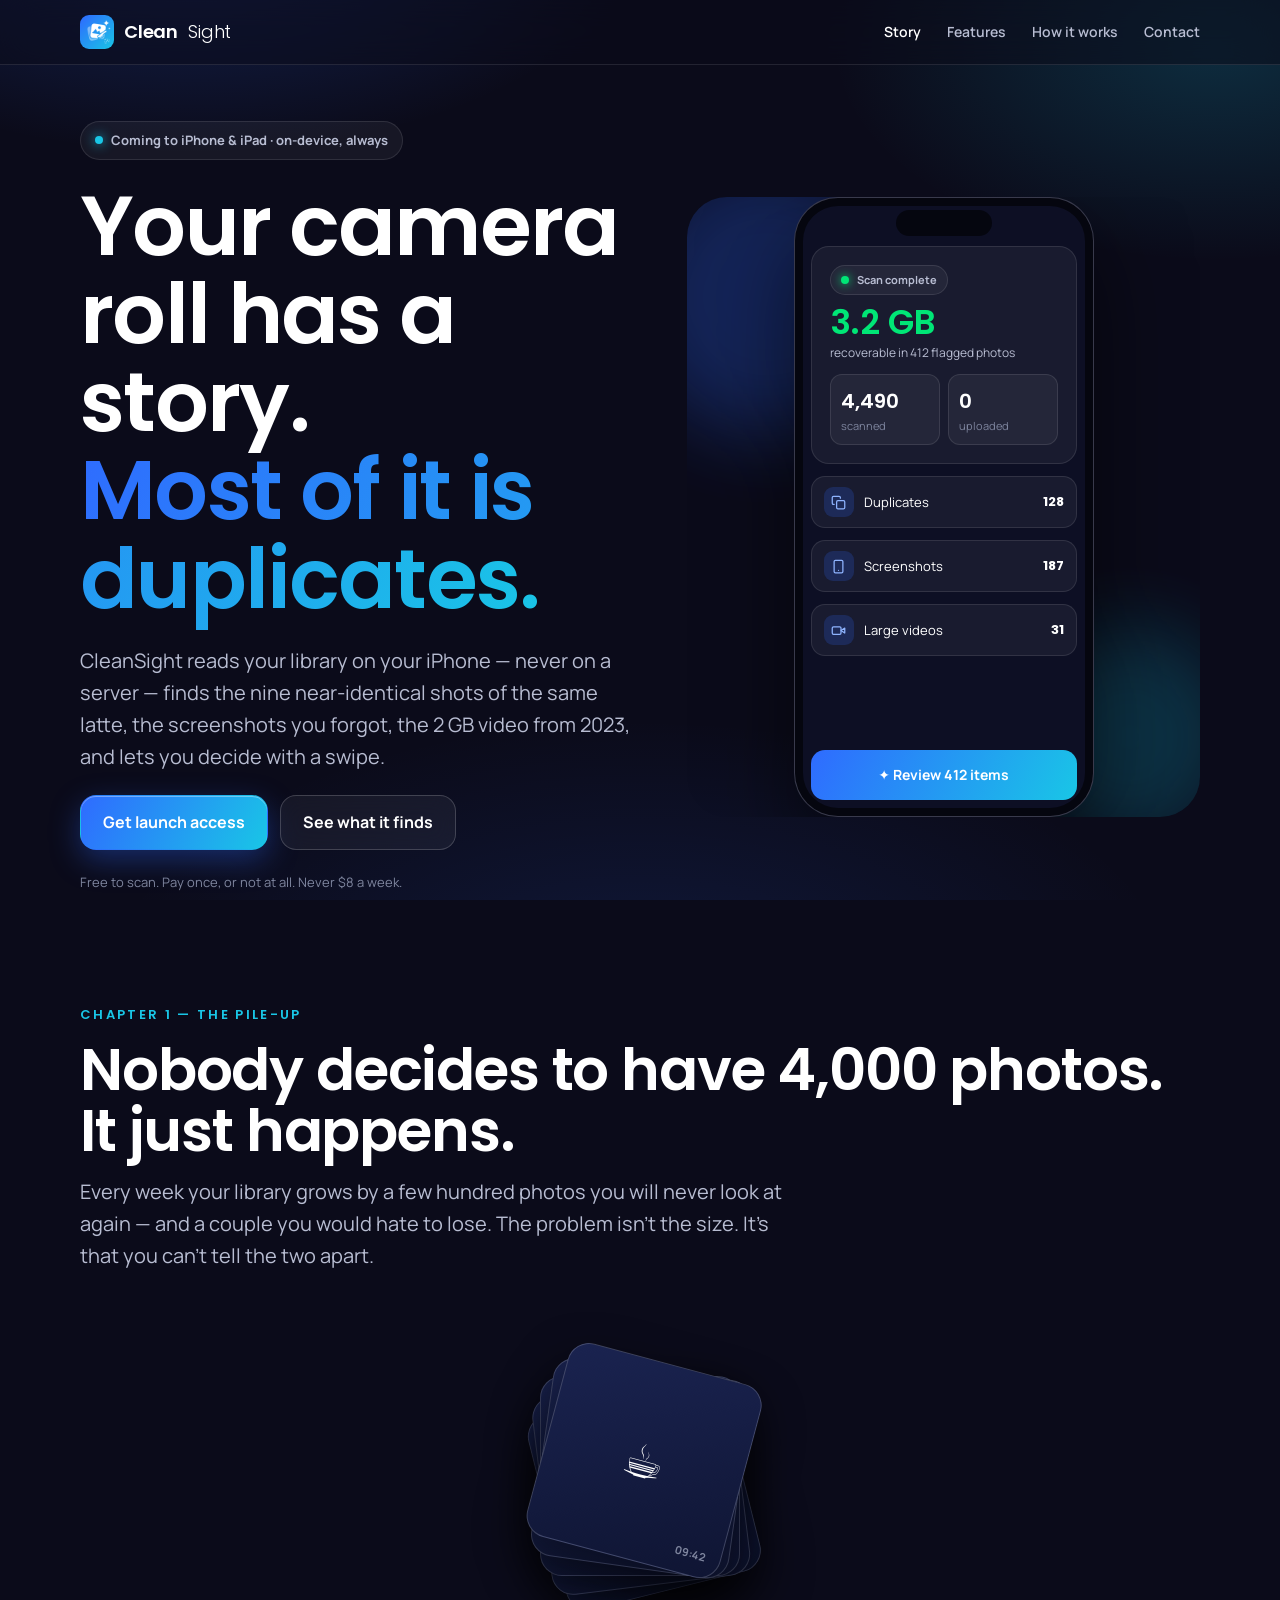
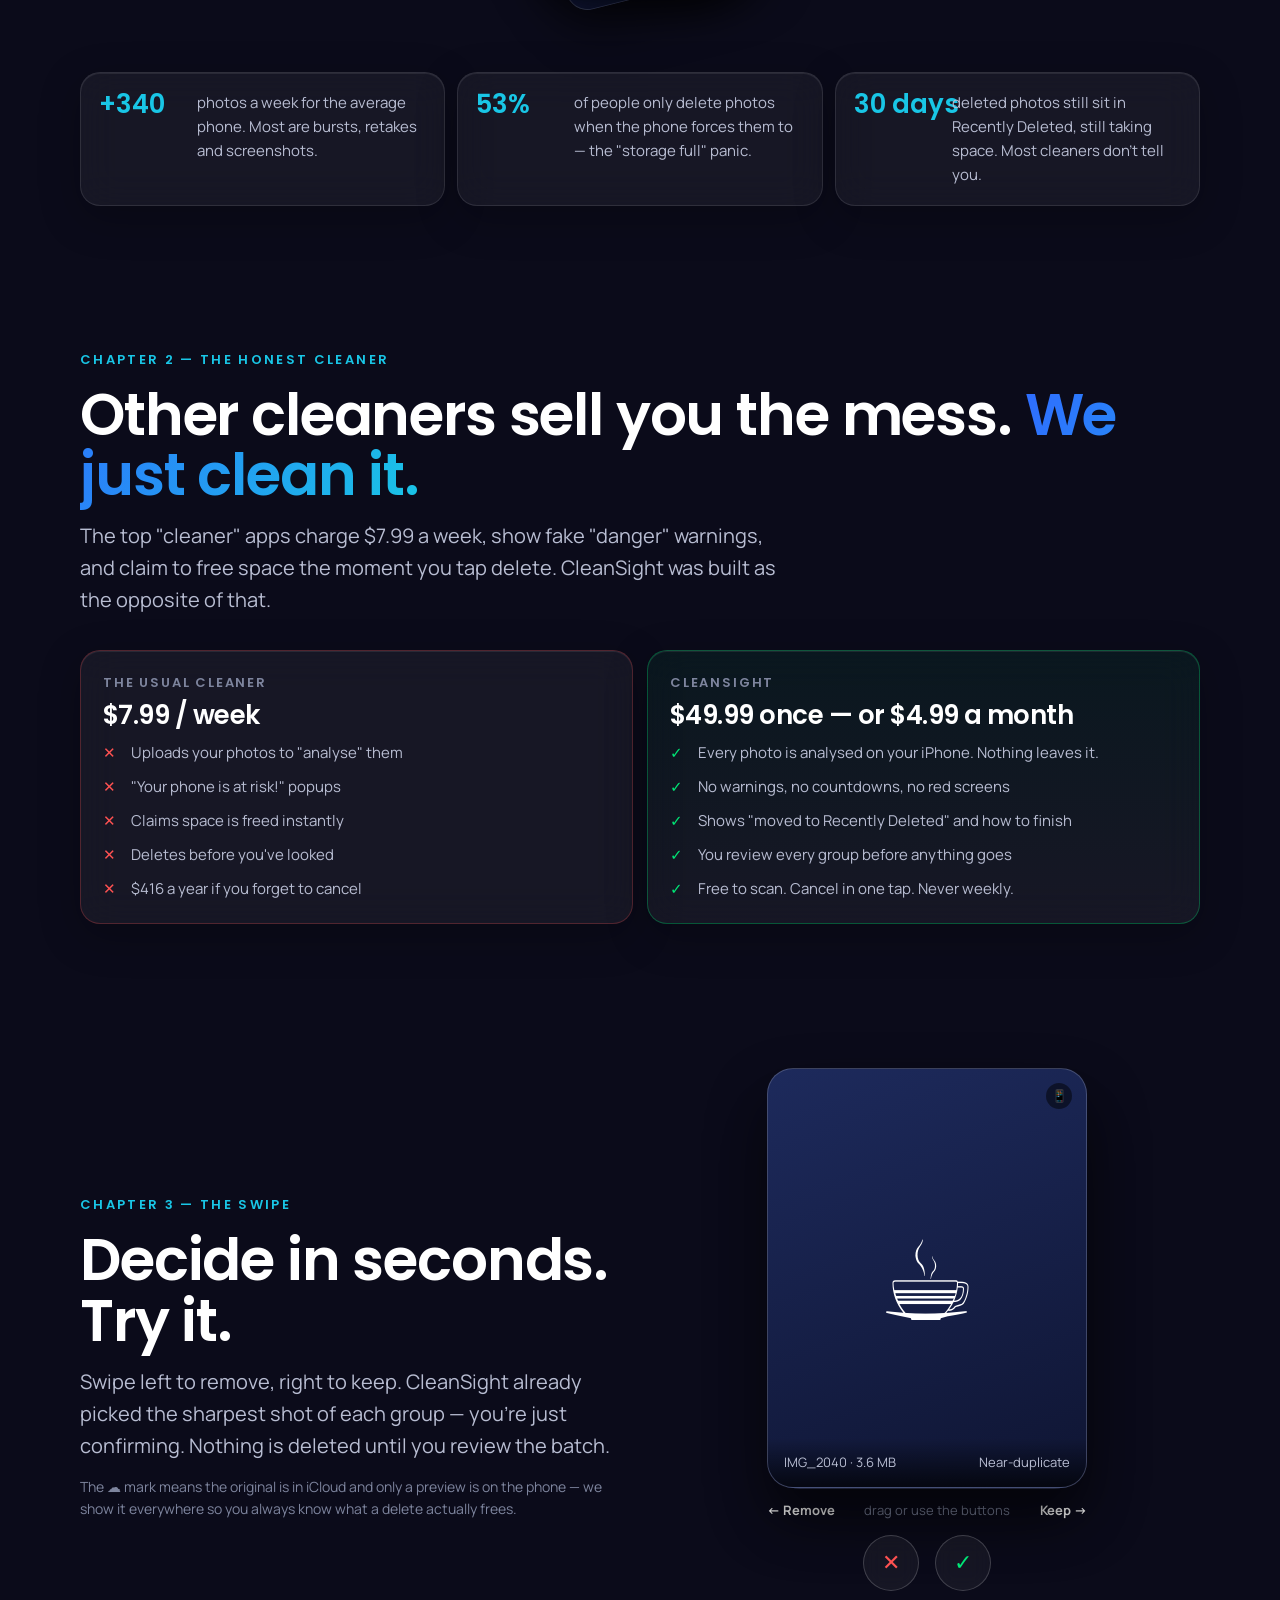
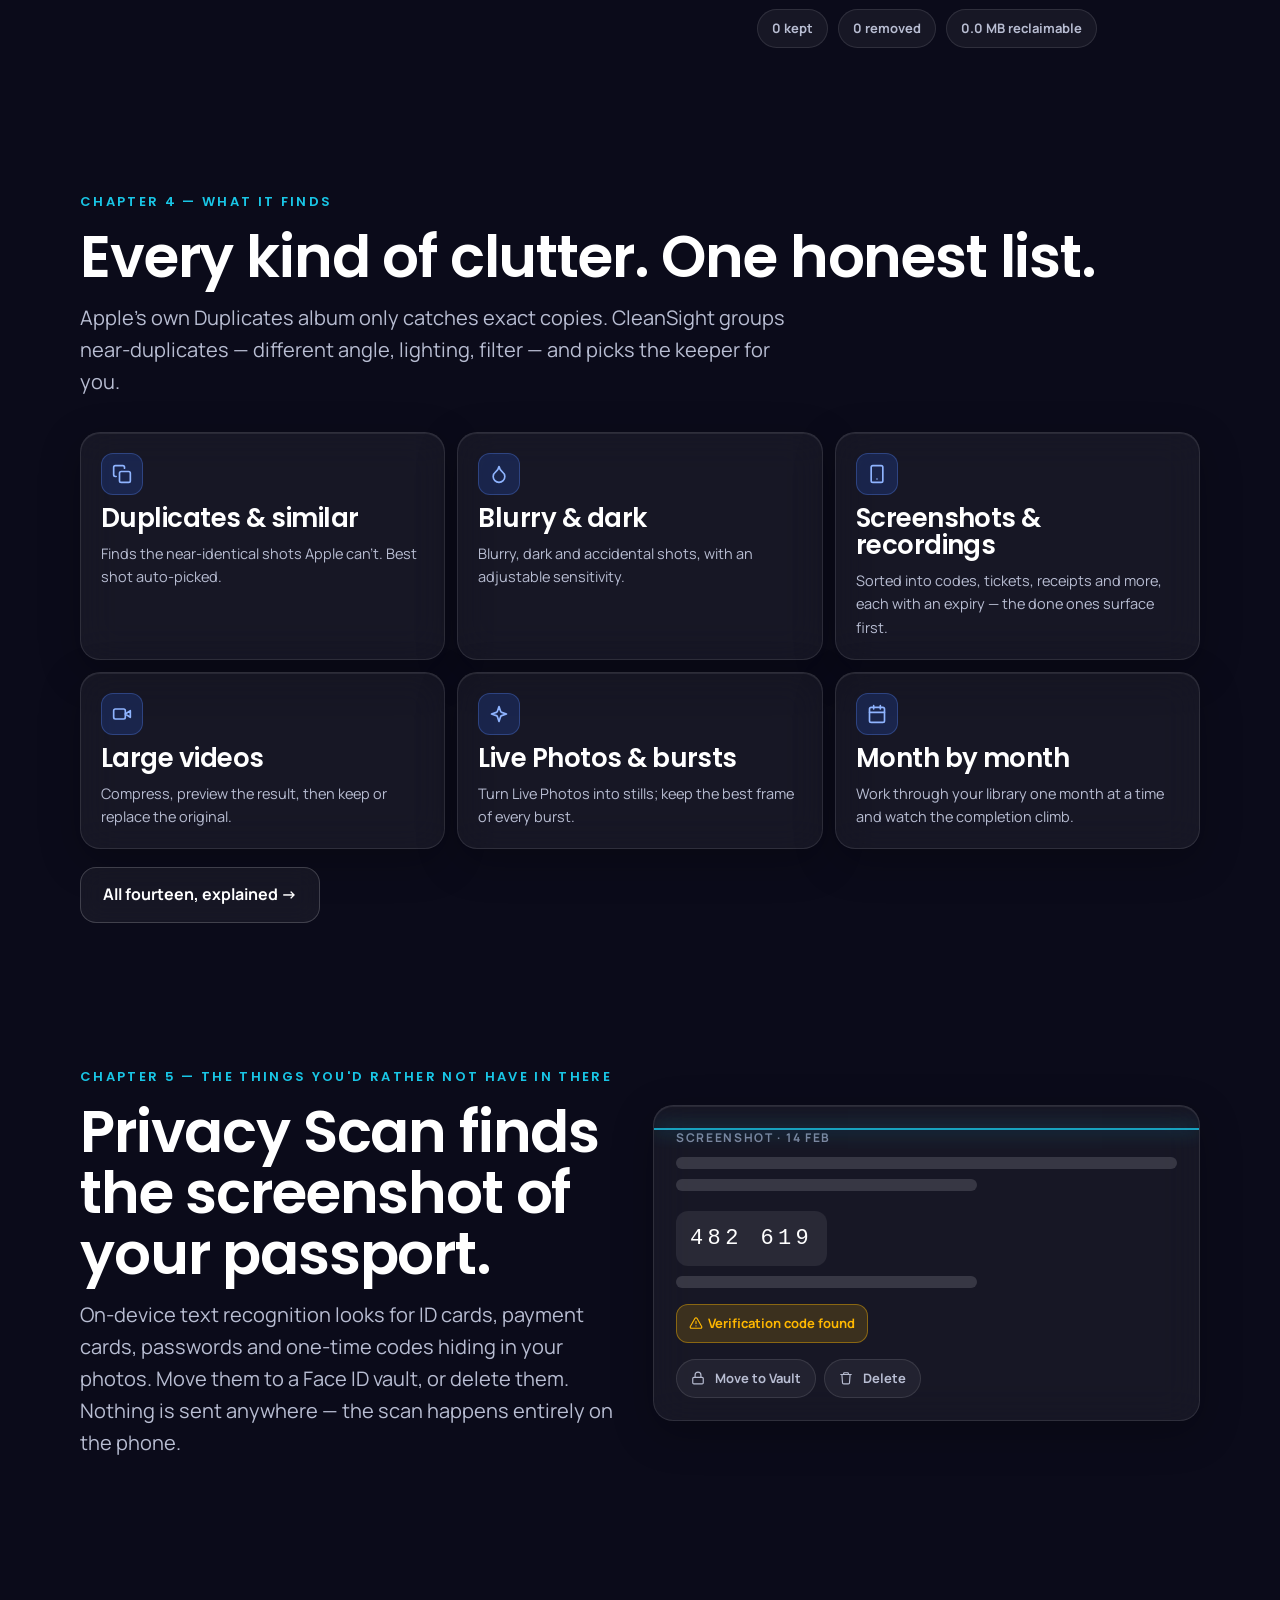
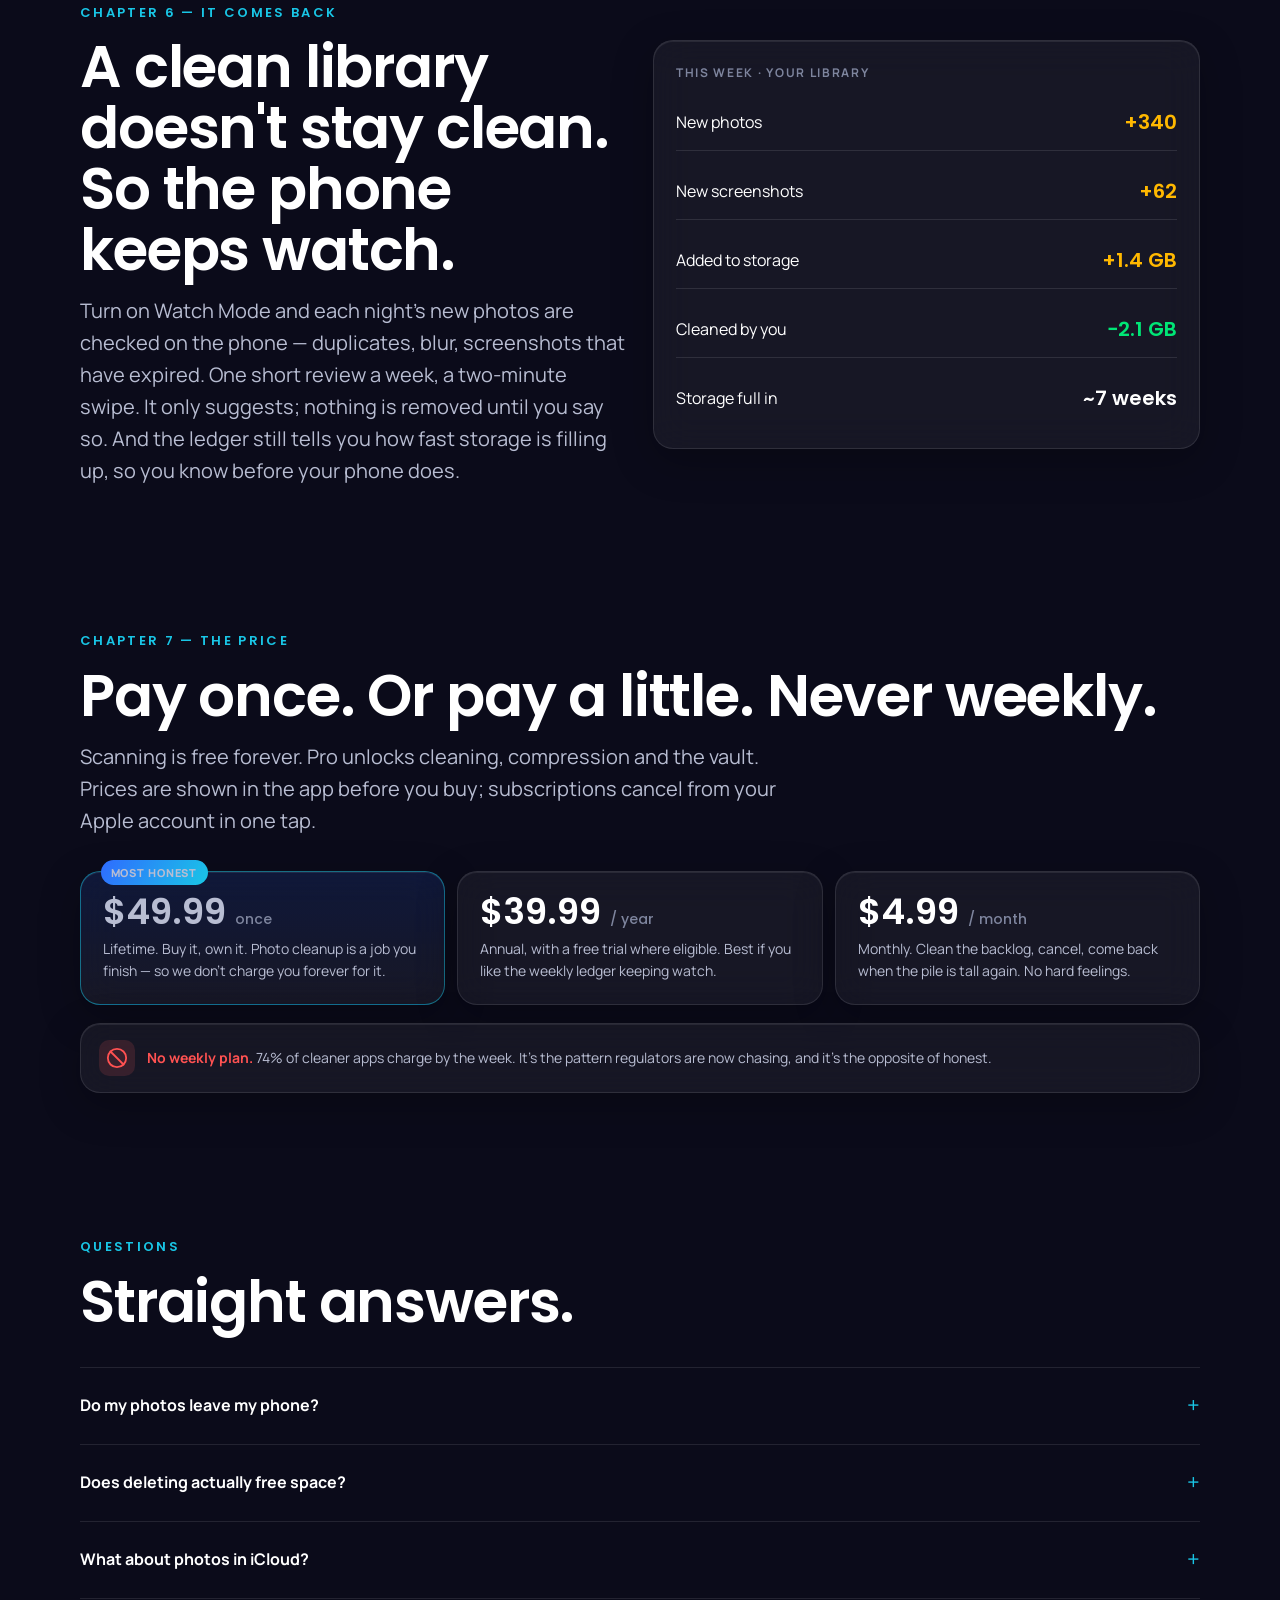
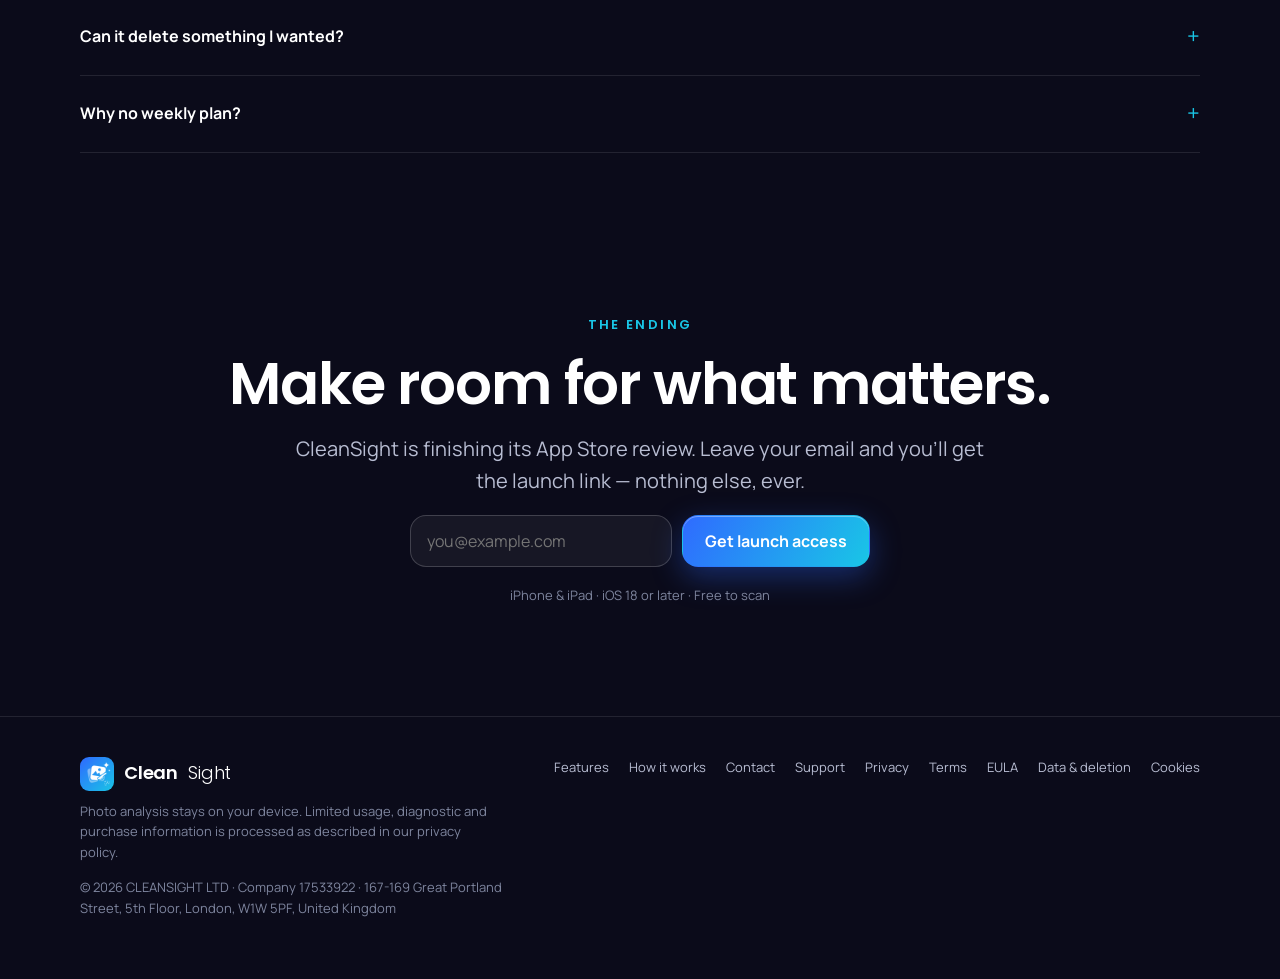
==== index.html @ 86473c1f "Update website provider to verified CLEANSIGHT LTD" ====
<!doctype html>
<html lang="en">
<head>
  <meta charset="utf-8">
  <meta name="viewport" content="width=device-width, initial-scale=1, viewport-fit=cover">
  <meta name="description" content="CleanSight finds duplicates, blurry shots, screenshots and large videos on your iPhone — never on a server — and lets you decide with a swipe. Pay once. Never weekly.">
  <meta name="theme-color" content="#0B0B1A">
  <meta property="og:title" content="The honest photo cleaner · CleanSight">
  <meta property="og:description" content="CleanSight finds duplicates, blurry shots, screenshots and large videos on your iPhone — never on a server — and lets you decide with a swipe. Pay once. Never weekly.">
  <meta property="og:image" content="https://cleansight.ai/assets/og.png">
  <meta property="og:type" content="website">
  <title>The honest photo cleaner · CleanSight</title>
  <link rel="icon" href="/assets/favicon.ico">
  <link rel="apple-touch-icon" href="/assets/apple-touch-icon.png">
  <link rel="preconnect" href="https://fonts.googleapis.com">
  <link rel="preconnect" href="https://fonts.gstatic.com" crossorigin>
  <link href="https://fonts.googleapis.com/css2?family=Poppins:wght@300;500;600&family=Manrope:wght@400;500;600;700;800&display=swap" rel="stylesheet">
  <link rel="stylesheet" href="/assets/site.css">
</head>
<body>
  <div class="aurora" aria-hidden="true"></div>
  <a class="skip" href="#content">Skip to content</a>
  <header class="site-header" id="header">
    <div class="wrap">
      <a class="brand" href="/" aria-label="CleanSight home"><img src="/assets/mark.png" alt="">Clean<span class="light">Sight</span></a>
      <nav class="nav" aria-label="Primary"><a href="/" aria-current="page">Story</a><a href="/features/">Features</a><a href="/how-it-works/">How it works</a><a href="/contact/">Contact</a></nav>
      <button class="menu-btn" id="menuBtn" aria-label="Open menu" aria-expanded="false" aria-controls="mobileNav"><svg viewBox="0 0 24 24" fill="none" stroke="currentColor" stroke-width="2" stroke-linecap="round"><path d="M4 7h16M4 12h16M4 17h16"/></svg></button>
    </div>
    <nav class="mobile-nav" id="mobileNav" aria-label="Primary (mobile)"><a href="/" aria-current="page">Story</a><a href="/features/">Features</a><a href="/how-it-works/">How it works</a><a href="/contact/">Contact</a><a href="/#launch">Get launch access</a></nav>
  </header>
  <main id="content" class=""><section class="hero">
  <div class="wrap">
    <div class="hero-copy">
      <span class="pill"><span class="dot"></span> Coming to iPhone &amp; iPad · on-device, always</span>
      <h1>Your camera roll has a story.<br><span class="grad-text">Most of it is duplicates.</span></h1>
      <p class="lead">CleanSight reads your library on your iPhone — never on a server — finds the nine near-identical shots of the same latte, the screenshots you forgot, the 2 GB video from 2023, and lets you decide with a swipe.</p>
      <div class="actions">
        <a class="btn btn-primary" href="#launch">Get launch access</a>
        <a class="btn btn-glass" href="/features/">See what it finds</a>
      </div>
      <p class="store-note">Free to scan. Pay once, or not at all. Never $8 a week.</p>
    </div>
    <div class="hero-visual">
      <div class="orb a"></div><div class="orb b"></div>
      <div class="phone reveal" aria-label="CleanSight scan result preview">
        <div class="screen">
          <div class="scan-card">
            <div class="pill" style="font-size:11px;padding:5px 10px"><span class="dot" style="background:var(--green);box-shadow:0 0 10px var(--green)"></span> Scan complete</div>
            <div class="big" style="margin-top:10px">3.2 GB</div>
            <div class="sub">recoverable in 412 flagged photos</div>
            <div class="stat-grid"><div class="stat"><b>4,490</b>scanned</div><div class="stat"><b>0</b>uploaded</div></div>
          </div>
          <div class="cat"><i><svg class="ic" width="15" height="15" viewBox="0 0 24 24" fill="none" stroke="currentColor" stroke-width="2" stroke-linecap="round" stroke-linejoin="round" aria-hidden="true"><rect x="9" y="9" width="13" height="13" rx="2"/><path d="M5 15H4a2 2 0 0 1-2-2V4a2 2 0 0 1 2-2h9a2 2 0 0 1 2 2v1"/></svg></i> Duplicates <b>128</b></div>
          <div class="cat"><i><svg class="ic" width="15" height="15" viewBox="0 0 24 24" fill="none" stroke="currentColor" stroke-width="2" stroke-linecap="round" stroke-linejoin="round" aria-hidden="true"><rect x="5" y="2" width="14" height="20" rx="2"/><path d="M12 18h.01"/></svg></i> Screenshots <b>187</b></div>
          <div class="cat"><i><svg class="ic" width="15" height="15" viewBox="0 0 24 24" fill="none" stroke="currentColor" stroke-width="2" stroke-linecap="round" stroke-linejoin="round" aria-hidden="true"><path d="m22 8-6 4 6 4V8z"/><rect x="2" y="6" width="14" height="12" rx="2"/></svg></i> Large videos <b>31</b></div>
          <div class="cta-fake">✦ Review 412 items</div>
        </div>
      </div>
    </div>
  </div>
</section>

<section id="pileup">
  <div class="wrap">
    <div class="section-head reveal">
      <span class="chapter">Chapter 1 — The pile-up</span>
      <h2>Nobody decides to have 4,000 photos. It just happens.</h2>
      <p class="lead">Every week your library grows by a few hundred photos you will never look at again — and a couple you would hate to lose. The problem isn't the size. It's that you can't tell the two apart.</p>
    </div>
    <div class="pile reveal" aria-hidden="true">
      <div class="card" style="--rot:-14deg;--y:18px">☕<small>09:41</small></div>
      <div class="card" style="--rot:-7deg;--y:10px">☕<small>09:41</small></div>
      <div class="card" style="--rot:0deg;--y:0">☕<small>09:42</small></div>
      <div class="card" style="--rot:8deg;--y:-8px">☕<small>09:42</small></div>
      <div class="card" style="--rot:15deg;--y:-16px">☕<small>09:42</small></div>
    </div>
    <div class="facts">
      <div class="fact glass reveal"><div class="n">+340</div><p>photos a week for the average phone. Most are bursts, retakes and screenshots.</p></div>
      <div class="fact glass reveal"><div class="n">53%</div><p>of people only delete photos when the phone forces them to — the "storage full" panic.</p></div>
      <div class="fact glass reveal"><div class="n">30 days</div><p>deleted photos still sit in Recently Deleted, still taking space. Most cleaners don't tell you.</p></div>
    </div>
  </div>
</section>

<section id="honest">
  <div class="wrap">
    <div class="section-head reveal">
      <span class="chapter">Chapter 2 — The honest cleaner</span>
      <h2>Other cleaners sell you the mess. <span class="grad-text">We just clean it.</span></h2>
      <p class="lead">The top "cleaner" apps charge $7.99 a week, show fake "danger" warnings, and claim to free space the moment you tap delete. CleanSight was built as the opposite of that.</p>
    </div>
    <div class="compare">
      <div class="col glass them reveal">
        <div class="price-tag">The usual cleaner</div>
        <h3>$7.99 / week</h3>
        <ul>
          <li>Uploads your photos to "analyse" them</li>
          <li>"Your phone is at risk!" popups</li>
          <li>Claims space is freed instantly</li>
          <li>Deletes before you've looked</li>
          <li>$416 a year if you forget to cancel</li>
        </ul>
      </div>
      <div class="col glass us reveal">
        <div class="price-tag">CleanSight</div>
        <h3>$49.99 once — or $4.99 a month</h3>
        <ul>
          <li>Every photo is analysed on your iPhone. Nothing leaves it.</li>
          <li>No warnings, no countdowns, no red screens</li>
          <li>Shows "moved to Recently Deleted" and how to finish</li>
          <li>You review every group before anything goes</li>
          <li>Free to scan. Cancel in one tap. Never weekly.</li>
        </ul>
      </div>
    </div>
  </div>
</section>

<section id="swipe">
  <div class="wrap">
    <div class="demo">
      <div class="section-head reveal" style="margin-bottom:0">
        <span class="chapter">Chapter 3 — The swipe</span>
        <h2>Decide in seconds. Try it.</h2>
        <p class="lead">Swipe left to remove, right to keep. CleanSight already picked the sharpest shot of each group — you're just confirming. Nothing is deleted until you review the batch.</p>
        <p class="faint" style="font-size:14px">The ☁︎ mark means the original is in iCloud and only a preview is on the phone — we show it everywhere so you always know what a delete actually frees.</p>
      </div>
      <div>
        <div class="deck reveal" id="deck" aria-label="Interactive swipe demo">
          <div class="swipe-card back" data-emoji="🌅"><span>🌅</span><span class="cloud">☁︎</span><div class="meta"><span>IMG_2041 · 4.1 MB</span><span>Sunset · similar ×3</span></div></div>
          <div class="swipe-card" id="topCard"><span class="tag del">REMOVE</span><span class="tag keep">KEEP</span><span class="face">☕</span><span class="cloud">📱</span><div class="meta"><span>IMG_2040 · 3.6 MB</span><span>Near-duplicate</span></div></div>
        </div>
        <div class="deck-hint"><b>← Remove</b><span>drag or use the buttons</span><b>Keep →</b></div>
        <div class="deck-actions"><button class="del" id="btnDel" aria-label="Remove">✕</button><button class="keep" id="btnKeep" aria-label="Keep">✓</button></div>
        <div class="deck-stats"><span class="pill" id="statKept">0 kept</span><span class="pill" id="statRemoved">0 removed</span><span class="pill" id="statSaved">0 MB reclaimable</span></div>
      </div>
    </div>
  </div>
</section>

<section id="finds">
  <div class="wrap">
    <div class="section-head reveal">
      <span class="chapter">Chapter 4 — What it finds</span>
      <h2>Every kind of clutter. One honest list.</h2>
      <p class="lead">Apple's own Duplicates album only catches exact copies. CleanSight groups near-duplicates — different angle, lighting, filter — and picks the keeper for you.</p>
    </div>
    <div class="grid">
      <div class="feature glass reveal"><div class="icon"><svg class="ic" width="20" height="20" viewBox="0 0 24 24" fill="none" stroke="currentColor" stroke-width="2" stroke-linecap="round" stroke-linejoin="round" aria-hidden="true"><rect x="9" y="9" width="13" height="13" rx="2"/><path d="M5 15H4a2 2 0 0 1-2-2V4a2 2 0 0 1 2-2h9a2 2 0 0 1 2 2v1"/></svg></div><h3>Duplicates &amp; similar</h3><p>Finds the near-identical shots Apple can't. Best shot auto-picked.</p></div>
      <div class="feature glass reveal"><div class="icon"><svg class="ic" width="20" height="20" viewBox="0 0 24 24" fill="none" stroke="currentColor" stroke-width="2" stroke-linecap="round" stroke-linejoin="round" aria-hidden="true"><path d="M12 22a7 7 0 0 0 7-7c0-2-1-3.9-3-5.5s-3.5-4-4-6.5c-.5 2.5-2 4.9-4 6.5C6 11.1 5 13 5 15a7 7 0 0 0 7 7z"/></svg></div><h3>Blurry &amp; dark</h3><p>Blurry, dark and accidental shots, with an adjustable sensitivity.</p></div>
      <div class="feature glass reveal"><div class="icon"><svg class="ic" width="20" height="20" viewBox="0 0 24 24" fill="none" stroke="currentColor" stroke-width="2" stroke-linecap="round" stroke-linejoin="round" aria-hidden="true"><rect x="5" y="2" width="14" height="20" rx="2"/><path d="M12 18h.01"/></svg></div><h3>Screenshots &amp; recordings</h3><p>Sorted into codes, tickets, receipts and more, each with an expiry — the done ones surface first.</p></div>
      <div class="feature glass reveal"><div class="icon"><svg class="ic" width="20" height="20" viewBox="0 0 24 24" fill="none" stroke="currentColor" stroke-width="2" stroke-linecap="round" stroke-linejoin="round" aria-hidden="true"><path d="m22 8-6 4 6 4V8z"/><rect x="2" y="6" width="14" height="12" rx="2"/></svg></div><h3>Large videos</h3><p>Compress, preview the result, then keep or replace the original.</p></div>
      <div class="feature glass reveal"><div class="icon"><svg class="ic" width="20" height="20" viewBox="0 0 24 24" fill="none" stroke="currentColor" stroke-width="2" stroke-linecap="round" stroke-linejoin="round" aria-hidden="true"><path d="m12 3 1.9 5.8a2 2 0 0 0 1.3 1.3L21 12l-5.8 1.9a2 2 0 0 0-1.3 1.3L12 21l-1.9-5.8a2 2 0 0 0-1.3-1.3L3 12l5.8-1.9a2 2 0 0 0 1.3-1.3L12 3z"/></svg></div><h3>Live Photos &amp; bursts</h3><p>Turn Live Photos into stills; keep the best frame of every burst.</p></div>
      <div class="feature glass reveal"><div class="icon"><svg class="ic" width="20" height="20" viewBox="0 0 24 24" fill="none" stroke="currentColor" stroke-width="2" stroke-linecap="round" stroke-linejoin="round" aria-hidden="true"><rect x="3" y="4" width="18" height="18" rx="2"/><path d="M16 2v4M8 2v4M3 10h18"/></svg></div><h3>Month by month</h3><p>Work through your library one month at a time and watch the completion climb.</p></div>
    </div>
    <p style="margin-top:18px"><a class="btn btn-glass" href="/features/">All fourteen, explained →</a></p>
  </div>
</section>

<section id="privacy">
  <div class="wrap">
    <div class="demo">
      <div class="section-head reveal" style="margin-bottom:0">
        <span class="chapter">Chapter 5 — The things you'd rather not have in there</span>
        <h2>Privacy Scan finds the screenshot of your passport.</h2>
        <p class="lead">On-device text recognition looks for ID cards, payment cards, passwords and one-time codes hiding in your photos. Move them to a Face ID vault, or delete them. Nothing is sent anywhere — the scan happens entirely on the phone.</p>
      </div>
      <div class="ocr glass reveal">
        <div class="scanline"></div>
        <div class="week">Screenshot · 14 Feb</div>
        <div class="line"></div><div class="line short"></div>
        <div class="code">482 619</div>
        <div class="line short"></div>
        <div class="found"><svg class="ic" width="14" height="14" viewBox="0 0 24 24" fill="none" stroke="currentColor" stroke-width="2" stroke-linecap="round" stroke-linejoin="round" aria-hidden="true"><path d="m21.7 18-8-14a2 2 0 0 0-3.4 0l-8 14A2 2 0 0 0 4 21h16a2 2 0 0 0 1.7-3z"/><path d="M12 9v4M12 17h.01"/></svg> Verification code found</div>
        <div style="display:flex;gap:8px;margin-top:16px"><span class="pill"><svg class="ic" width="14" height="14" viewBox="0 0 24 24" fill="none" stroke="currentColor" stroke-width="2" stroke-linecap="round" stroke-linejoin="round" aria-hidden="true"><rect x="3" y="11" width="18" height="11" rx="2"/><path d="M7 11V7a5 5 0 0 1 10 0v4"/></svg> Move to Vault</span><span class="pill"><svg class="ic" width="14" height="14" viewBox="0 0 24 24" fill="none" stroke="currentColor" stroke-width="2" stroke-linecap="round" stroke-linejoin="round" aria-hidden="true"><path d="M3 6h18M8 6V4a1 1 0 0 1 1-1h6a1 1 0 0 1 1 1v2M19 6l-1 14a2 2 0 0 1-2 2H8a2 2 0 0 1-2-2L5 6"/></svg> Delete</span></div>
      </div>
    </div>
  </div>
</section>

<section id="ledger">
  <div class="wrap">
    <div class="demo">
      <div class="ledger glass reveal">
        <div class="week">This week · your library</div>
        <div class="row up"><span>New photos</span><b>+340</b></div>
        <div class="row up"><span>New screenshots</span><b>+62</b></div>
        <div class="row up"><span>Added to storage</span><b>+1.4 GB</b></div>
        <div class="row ok"><span>Cleaned by you</span><b>−2.1 GB</b></div>
        <div class="row"><span>Storage full in</span><b>~7 weeks</b></div>
      </div>
      <div class="section-head reveal" style="margin-bottom:0">
        <span class="chapter">Chapter 6 — It comes back</span>
        <h2>A clean library doesn't stay clean. So the phone keeps watch.</h2>
        <p class="lead">Turn on Watch Mode and each night's new photos are checked on the phone — duplicates, blur, screenshots that have expired. One short review a week, a two-minute swipe. It only suggests; nothing is removed until you say so. And the ledger still tells you how fast storage is filling up, so you know before your phone does.</p>
      </div>
    </div>
  </div>
</section>

<section id="pricing">
  <div class="wrap">
    <div class="section-head reveal">
      <span class="chapter">Chapter 7 — The price</span>
      <h2>Pay once. Or pay a little. Never weekly.</h2>
      <p class="lead">Scanning is free forever. Pro unlocks cleaning, compression and the vault. Prices are shown in the app before you buy; subscriptions cancel from your Apple account in one tap.</p>
    </div>
    <div class="plans">
      <div class="plan glass lead reveal"><span class="badge">Most honest</span><div class="price">$49.99 <small>once</small></div><p>Lifetime. Buy it, own it. Photo cleanup is a job you finish — so we don't charge you forever for it.</p></div>
      <div class="plan glass reveal"><div class="price">$39.99 <small>/ year</small></div><p>Annual, with a free trial where eligible. Best if you like the weekly ledger keeping watch.</p></div>
      <div class="plan glass reveal"><div class="price">$4.99 <small>/ month</small></div><p>Monthly. Clean the backlog, cancel, come back when the pile is tall again. No hard feelings.</p></div>
    </div>
    <div class="never glass reveal"><span class="never-ic"><svg class="ic" width="22" height="22" viewBox="0 0 24 24" fill="none" stroke="currentColor" stroke-width="2" stroke-linecap="round" stroke-linejoin="round" aria-hidden="true"><circle cx="12" cy="12" r="10"/><path d="m4.9 4.9 14.2 14.2"/></svg></span><span><b>No weekly plan.</b> 74% of cleaner apps charge by the week. It's the pattern regulators are now chasing, and it's the opposite of honest.</span></div>
  </div>
</section>

<section id="faq">
  <div class="wrap">
    <div class="section-head reveal"><span class="chapter">Questions</span><h2>Straight answers.</h2></div>
    <details><summary>Do my photos leave my phone?</summary><p>No. Duplicate detection, blur detection, reading the text in screenshots — everything runs on your device. CleanSight has no photo server and no account. Only anonymous usage and crash diagnostics are sent, plus your purchase receipt — never a photo.</p></details>
    <details><summary>Does deleting actually free space?</summary><p>Not immediately, on any app. iOS keeps deleted photos in <em>Recently Deleted</em> for 30 days. CleanSight reports "moved to Recently Deleted" honestly and shows you how to empty it in Photos when you're ready.</p></details>
    <details><summary>What about photos in iCloud?</summary><p>With "Optimize iPhone Storage" on, many originals live in iCloud with only a preview on the phone. CleanSight marks every one with a ☁︎ so you know: deleting removes it from iCloud too, and playing or compressing it needs a download first — which the app does for you, with progress.</p></details>
    <details><summary>Can it delete something I wanted?</summary><p>Not without you. Every group is reviewed, every batch is confirmed, and there's an undo. Apple keeps a 30-day safety net on top.</p></details>
    <details><summary>Why no weekly plan?</summary><p>Because weekly pricing exists to make a $416-a-year bill look like $8. We'd rather you buy it once.</p></details>
  </div>
</section>

<section class="closing" id="launch">
  <div class="wrap">
    <span class="chapter reveal">The ending</span>
    <h2 class="reveal">Make room for what matters.</h2>
    <p class="lead reveal" style="text-align:center">CleanSight is finishing its App Store review. Leave your email and you'll get the launch link — nothing else, ever.</p>
    <form class="reveal" action="mailto:info@cleansight.ai" method="get" onsubmit="return launchSubmit(event)">
      <label class="visually-hidden" for="email" style="position:absolute;left:-9999px">Email</label>
      <input id="email" name="subject" type="email" placeholder="you@example.com" required autocomplete="email">
      <button class="btn btn-primary" type="submit">Get launch access</button>
    </form>
    <p class="store-note reveal">iPhone &amp; iPad · iOS 18 or later · Free to scan</p>
  </div>
</section>
</main>
  <footer>
    <div class="wrap">
      <div>
        <a class="brand" href="/"><img src="/assets/mark.png" alt="">Clean<span class="light">Sight</span></a>
        <p style="margin-top:10px;max-width:52ch">Photo analysis stays on your device. Limited usage, diagnostic and purchase information is processed as described in our privacy policy.</p>
        <p style="margin-top:14px">© 2026 CLEANSIGHT LTD · Company 17533922 · 167-169 Great Portland Street, 5th Floor, London, W1W 5PF, United Kingdom</p>
      </div>
      <nav aria-label="Footer"><a href="/features/">Features</a><a href="/how-it-works/">How it works</a><a href="/contact/">Contact</a><a href="/support/">Support</a><a href="/privacy/">Privacy</a><a href="/terms/">Terms</a><a href="/eula/">EULA</a><a href="/data-deletion/">Data &amp; deletion</a><a href="/cookies/">Cookies</a></nav>
    </div>
  </footer>
  <script src="/assets/site.js" defer></script>
</body>
</html>
---- assets/site.css ----
/* CleanSight — cleansight.ai
   Mobile-first. Brand: navy ground, blue→cyan accent, glass cards.
   Matches the iOS design system (DSColors / DSGlass). */
:root{
  --bg:#0B0B1A;--bg2:#101226;--surface:rgba(255,255,255,.05);--surface2:rgba(255,255,255,.08);
  --line:rgba(255,255,255,.10);--line2:rgba(255,255,255,.18);
  --ink:#FFFFFF;--ink2:#B8BDD2;--ink3:#7E859E;
  --blue:#2F6BFF;--blue2:#5B8DFF;--cyan:#19C6E6;--green:#00E676;--amber:#FFB800;--red:#FF5252;
  --grad:linear-gradient(120deg,#2F6BFF,#19C6E6);
  --r:20px;--r2:28px;--r3:999px;
  --font:"Manrope",-apple-system,BlinkMacSystemFont,"SF Pro Text",system-ui,sans-serif;
  --display:"Poppins",-apple-system,BlinkMacSystemFont,"SF Pro Display",system-ui,sans-serif;
  color-scheme:dark;
}
*{box-sizing:border-box}html{scroll-behavior:smooth;-webkit-text-size-adjust:100%}
body{margin:0;background:var(--bg);color:var(--ink);font-family:var(--font);line-height:1.6;-webkit-font-smoothing:antialiased;overflow-x:hidden}
img{max-width:100%;display:block}a{color:inherit}
h1,h2,h3,.display{font-family:var(--display);letter-spacing:-.02em;line-height:1.05;margin:0}
h1{font-size:clamp(38px,9vw,84px);font-weight:600}
h2{font-size:clamp(30px,6.5vw,58px);font-weight:600}
h3{font-size:clamp(20px,4.6vw,26px);font-weight:600}
p{margin:0}
.muted{color:var(--ink2)}.faint{color:var(--ink3)}
.grad-text{background:var(--grad);-webkit-background-clip:text;background-clip:text;color:transparent}
.wrap{width:min(100% - 40px,1120px);margin-inline:auto}
.skip{position:absolute;left:-9999px;top:8px;background:#fff;color:#000;padding:10px;z-index:50;border-radius:8px}.skip:focus{left:8px}

/* aurora ground — same idea as the app's header chrome */
.aurora{position:fixed;inset:0;z-index:-1;background:
  radial-gradient(60vw 45vh at 15% -10%,rgba(47,107,255,.28),transparent 60%),
  radial-gradient(50vw 40vh at 95% 5%,rgba(25,198,230,.18),transparent 60%),
  radial-gradient(70vw 50vh at 50% 110%,rgba(47,107,255,.14),transparent 60%),
  var(--bg)}

/* glass */
.glass{background:var(--surface);border:1px solid var(--line);border-radius:var(--r);backdrop-filter:blur(18px);-webkit-backdrop-filter:blur(18px);box-shadow:0 12px 40px rgba(0,0,0,.25),inset 0 1px 0 rgba(255,255,255,.08)}
.glass.strong{background:var(--surface2);border-color:var(--line2)}
.pill{display:inline-flex;align-items:center;gap:8px;padding:8px 14px;border-radius:var(--r3);font-size:13px;font-weight:700;background:var(--surface);border:1px solid var(--line);color:var(--ink2)}
.pill .dot{width:8px;height:8px;border-radius:50%;background:var(--cyan);box-shadow:0 0 12px var(--cyan)}

/* buttons */
.btn{display:inline-flex;align-items:center;justify-content:center;gap:10px;min-height:52px;padding:14px 22px;border-radius:16px;font-weight:700;font-size:16px;text-decoration:none;border:1px solid transparent;transition:transform .15s ease,box-shadow .15s ease,background .15s ease;cursor:pointer;font-family:var(--font)}
.btn:active{transform:scale(.97)}
.btn-primary{color:#fff;background:var(--grad);box-shadow:0 10px 30px rgba(47,107,255,.35),inset 0 1px 0 rgba(255,255,255,.35)}
.btn-primary:hover{box-shadow:0 14px 40px rgba(47,107,255,.5)}
.btn-glass{color:var(--ink);background:var(--surface);border-color:var(--line2);backdrop-filter:blur(12px)}
.btn-glass:hover{background:var(--surface2)}
.btn-block{width:100%}

/* header */
.site-header{position:sticky;top:0;z-index:20;backdrop-filter:blur(20px);-webkit-backdrop-filter:blur(20px);background:rgba(11,11,26,.55);border-bottom:1px solid var(--line)}
.site-header .wrap{display:flex;align-items:center;justify-content:space-between;height:64px;gap:16px}
.brand{display:flex;align-items:center;gap:10px;text-decoration:none;font-family:var(--display);font-weight:600;font-size:18px;letter-spacing:-.01em}
.brand img{width:34px;height:34px;border-radius:9px}
.brand .light{font-weight:300}
.nav{display:none;gap:26px}
.nav a{text-decoration:none;color:var(--ink2);font-weight:600;font-size:14px}
.nav a:hover,.nav a[aria-current=page]{color:var(--ink)}
.menu-btn{display:inline-flex;align-items:center;justify-content:center;width:44px;height:44px;border-radius:12px;border:1px solid var(--line);background:var(--surface);color:var(--ink)}
.menu-btn svg{width:22px;height:22px}
.mobile-nav{display:none;flex-direction:column;gap:6px;padding:12px 20px 18px;border-top:1px solid var(--line);background:rgba(11,11,26,.85)}
.mobile-nav a{padding:12px 14px;border-radius:12px;text-decoration:none;font-weight:600;color:var(--ink2)}
.mobile-nav a[aria-current=page],.mobile-nav a:hover{background:var(--surface);color:var(--ink)}
.site-header.open .mobile-nav{display:flex}
@media(min-width:860px){.nav{display:flex}.menu-btn{display:none}.site-header.open .mobile-nav{display:none}}

/* sections */
section{padding:72px 0}
.section-head{display:flex;flex-direction:column;gap:14px;margin-bottom:34px}
.chapter{font-family:var(--display);font-weight:600;font-size:13px;letter-spacing:.18em;text-transform:uppercase;color:var(--cyan)}
.lead{font-size:clamp(17px,2.6vw,20px);color:var(--ink2);max-width:60ch}

/* hero */
.hero{padding:56px 0 40px;min-height:calc(100svh - 64px);display:flex;align-items:center}
.hero .wrap{display:grid;gap:40px}
.hero-copy{display:flex;flex-direction:column;gap:22px;align-items:flex-start}
.section-head .pill{align-self:flex-start}
.hero .actions{display:flex;flex-direction:column;gap:12px}
.store-note{font-size:13px;color:var(--ink3)}
.hero-visual{position:relative;display:grid;place-items:center;min-height:460px;overflow:hidden;border-radius:40px}
@media(min-width:900px){.hero .wrap{grid-template-columns:1.05fr .95fr;align-items:center}.hero .actions{flex-direction:row}.hero-visual{min-height:620px}}

/* phone frame */
.phone{position:relative;width:min(300px,84vw);aspect-ratio:300/620;border-radius:44px;background:#0d0f24;border:1px solid var(--line2);box-shadow:0 40px 90px rgba(0,0,0,.55),inset 0 0 0 8px #05060f;padding:26px 16px 16px;overflow:hidden}
.phone:before{content:"";position:absolute;top:12px;left:50%;transform:translateX(-50%);width:96px;height:26px;background:#05060f;border-radius:14px}
.screen{display:flex;flex-direction:column;gap:12px;height:100%;padding-top:22px}
.scan-card{border-radius:18px;padding:18px;background:var(--surface);border:1px solid var(--line)}
.scan-card .big{font-family:var(--display);font-weight:600;font-size:34px;line-height:1;color:var(--green)}
.scan-card .sub{font-size:12px;color:var(--ink2);margin-top:4px}
.stat-grid{display:grid;grid-template-columns:1fr 1fr;gap:8px;margin-top:12px}
.stat{background:var(--surface);border:1px solid var(--line);border-radius:12px;padding:10px;font-size:11px;color:var(--ink3)}
.stat b{display:block;font-size:20px;color:var(--ink);font-family:var(--display);font-weight:600}
.cta-fake{margin-top:auto;border-radius:14px;padding:14px;text-align:center;font-weight:700;background:var(--grad);font-size:14px}
.cat{display:flex;align-items:center;gap:10px;padding:10px 12px;border-radius:14px;background:var(--surface);border:1px solid var(--line);font-size:13px}
.cat i{width:30px;height:30px;border-radius:9px;display:grid;place-items:center;font-style:normal;font-size:14px;background:rgba(47,107,255,.2)}
.cat b{margin-left:auto;font-family:var(--display)}
.orb{position:absolute;border-radius:50%;filter:blur(40px);opacity:.6;pointer-events:none}
.orb.a{width:280px;height:280px;background:rgba(47,107,255,.45);top:-40px;left:-60px}
.orb.b{width:220px;height:220px;background:rgba(25,198,230,.35);bottom:-30px;right:-40px}

/* the pile-up — stacked cards */
.pile{position:relative;height:340px;margin:20px auto 0;max-width:340px}
.pile .card{position:absolute;left:50%;top:50%;width:200px;height:200px;border-radius:22px;background:linear-gradient(160deg,#1a2350,#0f1533);border:1px solid var(--line2);box-shadow:0 20px 50px rgba(0,0,0,.4);display:grid;place-items:center;font-size:46px;transform:translate(-50%,-50%) rotate(var(--rot)) translateY(var(--y))}
.pile .card small{position:absolute;bottom:12px;right:14px;font-size:11px;color:var(--ink3);font-weight:700}
.counter{font-family:var(--display);font-weight:600;font-size:clamp(44px,12vw,96px);line-height:1;letter-spacing:-.03em}
.counter small{font-size:.35em;color:var(--ink2);font-weight:500;letter-spacing:0;margin-left:8px}
.facts{display:grid;gap:12px;margin-top:26px}
.fact{padding:18px;display:flex;gap:14px;align-items:flex-start}
.fact .n{font-family:var(--display);font-weight:600;font-size:26px;line-height:1;min-width:84px;white-space:nowrap;color:var(--cyan)}
.fact p{font-size:15px;color:var(--ink2)}
@media(min-width:760px){.facts{grid-template-columns:repeat(3,1fr)}}

/* honesty compare */
.compare{display:grid;gap:14px;margin-top:10px}
.compare .col{padding:22px}
.compare .col h3{margin-bottom:12px}
.compare ul{list-style:none;margin:0;padding:0;display:grid;gap:10px}
.compare li{display:flex;gap:10px;align-items:flex-start;font-size:15px;color:var(--ink2)}
.compare li:before{content:"✕";color:var(--red);font-weight:800;flex:0 0 18px}
.compare .them{border-color:rgba(255,82,82,.25)}
.compare .us li:before{content:"✓";color:var(--green)}
.compare .us{border-color:rgba(0,230,118,.3);background:linear-gradient(180deg,rgba(0,230,118,.06),var(--surface))}
.price-tag{font-family:var(--display);font-weight:600;font-size:13px;letter-spacing:.14em;text-transform:uppercase;color:var(--ink3);margin-bottom:8px}
@media(min-width:760px){.compare{grid-template-columns:1fr 1fr}}

/* swipe demo */
.demo{display:grid;gap:26px;align-items:center}
.deck{position:relative;height:420px;max-width:320px;margin:auto;width:100%;touch-action:pan-y}
.deck .swipe-card{position:absolute;inset:0;border-radius:26px;overflow:hidden;background:linear-gradient(160deg,#1d2a5c,#0f1533);border:1px solid var(--line2);box-shadow:0 30px 60px rgba(0,0,0,.45);display:grid;place-items:center;font-size:110px;user-select:none;transition:transform .25s ease,opacity .25s ease;will-change:transform}
.deck .swipe-card.back{transform:scale(.95) translateY(12px);opacity:.7}
.deck .swipe-card .tag{position:absolute;top:18px;left:18px;font-family:var(--display);font-weight:600;font-size:22px;padding:6px 12px;border-radius:12px;border:3px solid;opacity:0;transform:rotate(-8deg)}
.deck .swipe-card .tag.keep{right:18px;left:auto;transform:rotate(8deg);color:var(--green);border-color:var(--green)}
.deck .swipe-card .tag.del{color:var(--red);border-color:var(--red)}
.deck .swipe-card .meta{position:absolute;bottom:0;left:0;right:0;padding:14px 16px;background:linear-gradient(180deg,transparent,rgba(0,0,0,.7));font-size:13px;color:var(--ink2);display:flex;justify-content:space-between}
.deck .swipe-card .cloud{position:absolute;top:14px;right:14px;width:26px;height:26px;border-radius:50%;background:rgba(0,0,0,.5);display:grid;place-items:center;font-size:12px}
.deck-hint{display:flex;justify-content:space-between;max-width:320px;margin:12px auto 0;font-size:13px;color:var(--ink3)}
.deck-hint b{color:var(--ink)}
.deck-actions{display:flex;justify-content:center;gap:16px;margin-top:14px}
.deck-actions button{width:56px;height:56px;border-radius:50%;border:1px solid var(--line2);background:var(--surface);color:#fff;font-size:22px;cursor:pointer;backdrop-filter:blur(10px)}
.deck-actions .del{color:var(--red)}.deck-actions .keep{color:var(--green)}
.deck-stats{margin-top:18px;display:flex;gap:10px;justify-content:center;flex-wrap:wrap}
.demo > .section-head{order:0}.demo > *:not(.section-head){order:1}
@media(min-width:900px){.demo{grid-template-columns:1fr 1fr}.demo > *{order:initial}}

/* feature grid */
.grid{display:grid;gap:12px}
.feature{padding:20px;display:flex;flex-direction:column;gap:10px;min-height:150px}
.feature .icon{width:42px;height:42px;border-radius:12px;display:grid;place-items:center;font-size:20px;background:rgba(47,107,255,.18);border:1px solid rgba(91,141,255,.3)}
.feature p{font-size:14.5px;color:var(--ink2)}
@media(min-width:600px){.grid{grid-template-columns:repeat(2,1fr)}}
@media(min-width:960px){.grid{grid-template-columns:repeat(3,1fr)}}
.grid.four{grid-template-columns:repeat(2,1fr)}
@media(min-width:960px){.grid.four{grid-template-columns:repeat(4,1fr)}}

/* privacy scan card */
.ocr{position:relative;padding:22px;overflow:hidden}
.ocr .line{height:12px;border-radius:6px;background:rgba(255,255,255,.14);margin:10px 0}
.ocr .line.short{width:60%}
.ocr .found{display:inline-block;padding:8px 12px;border-radius:12px;background:rgba(255,184,0,.16);border:1px solid rgba(255,184,0,.4);color:var(--amber);font-weight:700;font-size:13px;margin-top:6px}
.ocr .code{font-family:ui-monospace,SFMono-Regular,Menlo,monospace;letter-spacing:.2em;font-size:22px;padding:10px 14px;border-radius:12px;background:rgba(255,255,255,.08);display:inline-block;margin-top:10px}
.scanline{position:absolute;left:0;right:0;height:2px;background:var(--cyan);box-shadow:0 0 18px var(--cyan);animation:scan 3s linear infinite;opacity:.8}
@keyframes scan{0%{top:0}100%{top:100%}}

/* ledger */
.ledger{padding:22px;display:grid;gap:12px}
.ledger .row{display:flex;justify-content:space-between;align-items:center;padding:12px 0;border-bottom:1px solid var(--line)}
.ledger .row:last-child{border-bottom:0}
.ledger .row b{font-family:var(--display);font-weight:600;font-size:20px}
.ledger .row.up b{color:var(--amber)}.ledger .row.ok b{color:var(--green)}
.week{font-size:12px;letter-spacing:.14em;text-transform:uppercase;color:var(--ink3);font-weight:700}

/* pricing */
.plans{display:grid;gap:12px}
.plan{padding:22px;display:flex;flex-direction:column;gap:8px;position:relative}
.plan.lead{border-color:rgba(25,198,230,.5);background:linear-gradient(180deg,rgba(47,107,255,.14),var(--surface))}
.plan .badge{position:absolute;top:-12px;left:20px;padding:4px 10px;border-radius:999px;background:var(--grad);font-size:11px;font-weight:800;letter-spacing:.08em;text-transform:uppercase}
.plan .price{font-family:var(--display);font-weight:600;font-size:36px;line-height:1}
.plan .price small{font-size:14px;color:var(--ink3);font-weight:500}
.plan p{font-size:14px;color:var(--ink2)}
.never{margin-top:18px;padding:16px 18px;display:flex;gap:12px;align-items:center;font-size:14px;color:var(--ink2)}
.never b{color:var(--red)}
@media(min-width:760px){.plans{grid-template-columns:repeat(3,1fr)}}

/* faq */
details{border-top:1px solid var(--line);padding:16px 0}
details:last-of-type{border-bottom:1px solid var(--line)}
summary{cursor:pointer;font-weight:700;font-size:16px;list-style:none;display:flex;justify-content:space-between;align-items:center;gap:12px;min-height:44px}
summary::-webkit-details-marker{display:none}
summary:after{content:"+";font-size:22px;color:var(--cyan);font-weight:400;transition:transform .2s}
details[open] summary:after{transform:rotate(45deg)}
details p{padding-top:10px;color:var(--ink2);font-size:15px;max-width:70ch}

/* closing */
.closing{text-align:center;padding:90px 0 110px}
.closing .wrap{display:flex;flex-direction:column;align-items:center;gap:18px}
.closing form{display:flex;flex-direction:column;gap:10px;width:min(100%,460px)}
.closing input{min-height:52px;border-radius:16px;border:1px solid var(--line2);background:var(--surface);color:#fff;padding:0 16px;font-size:16px;font-family:var(--font)}
@media(min-width:600px){.closing form{flex-direction:row}.closing input{flex:1}}

/* footer */
footer{border-top:1px solid var(--line);padding:40px 0 60px;color:var(--ink3);font-size:13px}
footer .wrap{display:grid;gap:22px}
footer nav{display:flex;flex-wrap:wrap;gap:12px 20px}
footer a{color:var(--ink2);text-decoration:none}footer a:hover{color:#fff}
footer .brand{color:var(--ink)}
@media(min-width:760px){footer .wrap{grid-template-columns:1fr auto;align-items:start}}

/* legal + inner pages */
.page-hero{padding:60px 0 20px}
.legal-shell{max-width:800px;margin:auto;padding:30px 20px 90px}
.legal-shell h1{font-size:clamp(34px,7vw,56px);margin-bottom:8px}
.legal-shell h2{font-size:24px;margin:44px 0 12px;padding-top:12px;border-top:1px solid var(--line)}
.legal-shell h3{font-size:18px;margin:26px 0 8px}
.legal-shell p,.legal-shell li{color:var(--ink2);font-size:15.5px}
.legal-shell li{margin:8px 0}
.legal-shell a{color:var(--blue2)}
.legal-shell code{background:var(--surface);padding:2px 6px;border-radius:6px}

/* contact */
.contact-grid{display:grid;gap:12px}
.contact-card{padding:22px;display:flex;flex-direction:column;gap:8px}
.contact-card a.big{font-family:var(--display);font-weight:600;font-size:20px;text-decoration:none;color:var(--ink);word-break:break-all}
@media(min-width:760px){.contact-grid{grid-template-columns:repeat(2,1fr)}}

/* reveal on scroll */
.reveal{opacity:0;transform:translateY(18px);transition:opacity .6s ease,transform .6s ease}
.reveal.in{opacity:1;transform:none}
@media(prefers-reduced-motion:reduce){.reveal{opacity:1;transform:none;transition:none}.scanline{animation:none}*{scroll-behavior:auto!important}}

/* Inline icons */
.ic{flex:none;display:block}
.feature .icon{color:#8FB4FF}
.feature .icon .ic{width:20px;height:20px}
.cat i{color:#8FB4FF}
.found .ic,.pill .ic{display:inline-block;vertical-align:-2px;margin-right:2px}
.never-ic{display:grid;place-items:center;width:36px;height:36px;border-radius:10px;background:rgba(255,92,92,.14);color:var(--red);flex:none}
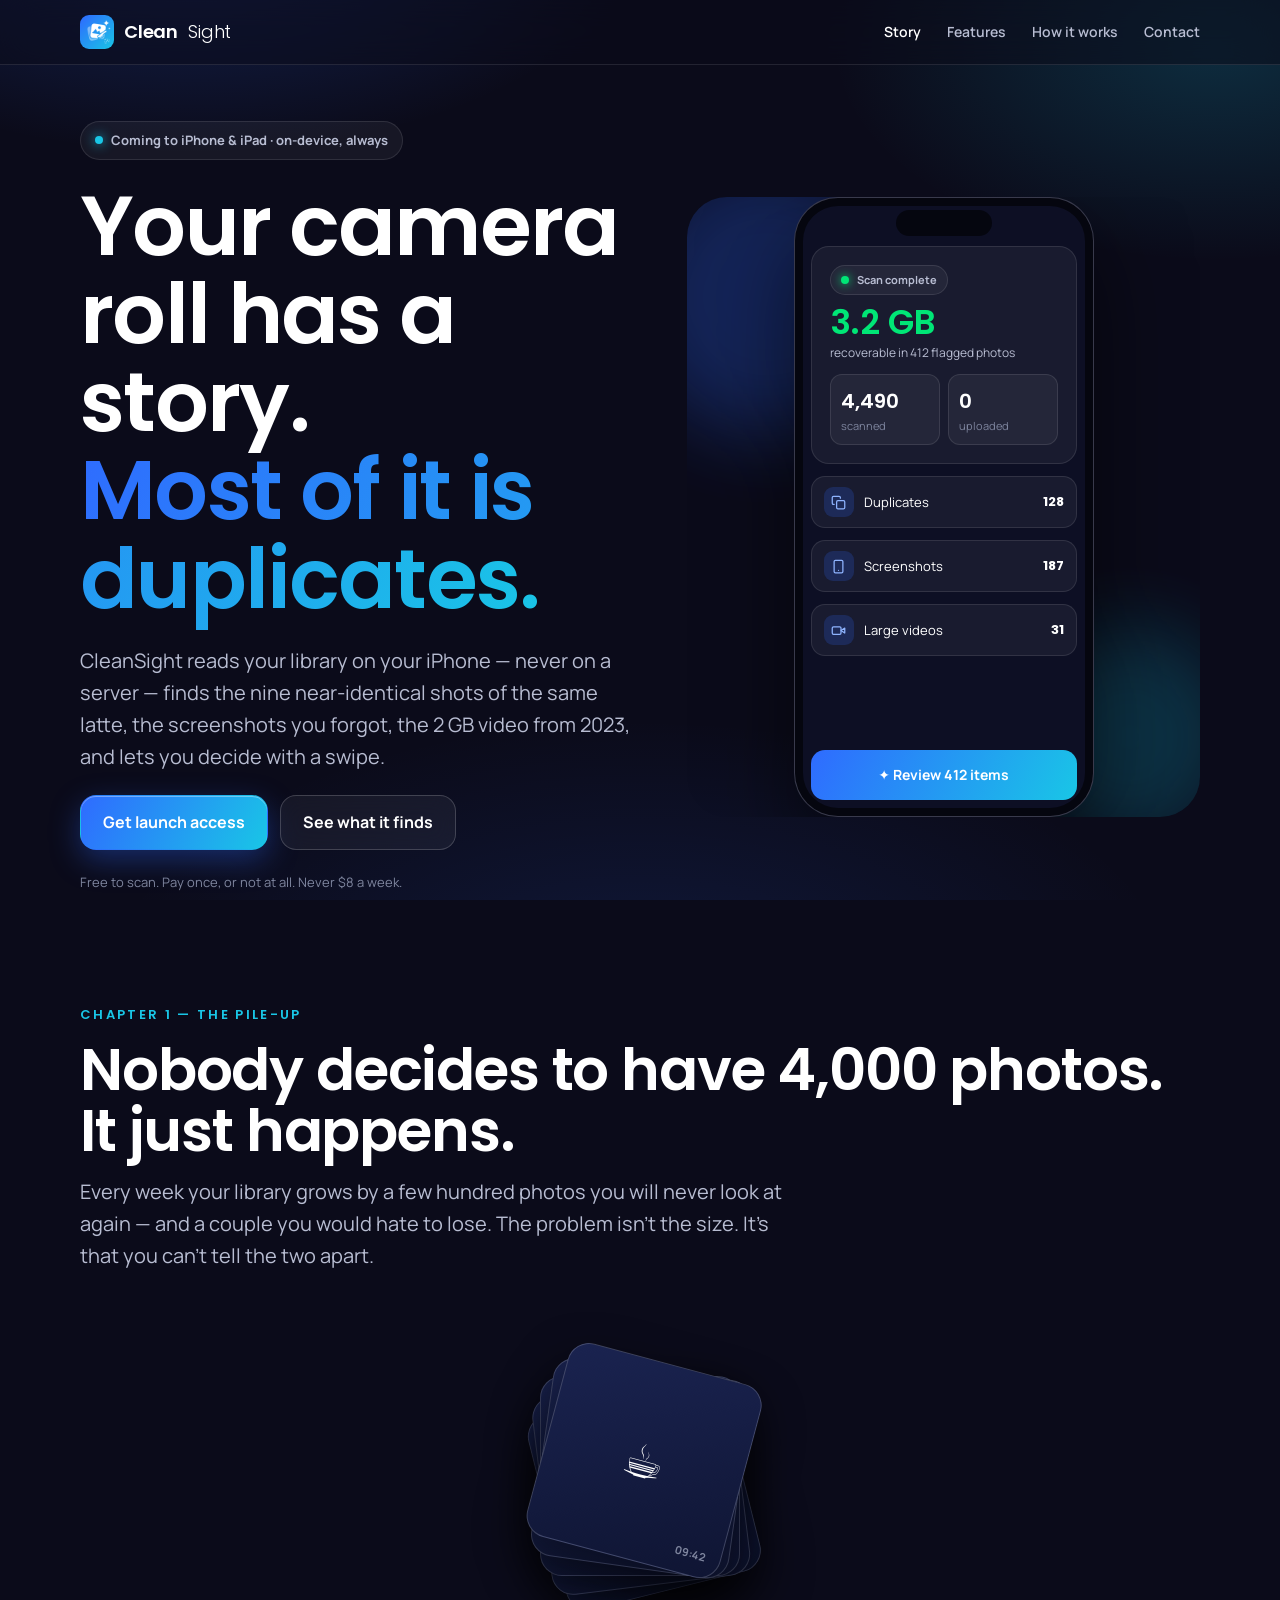
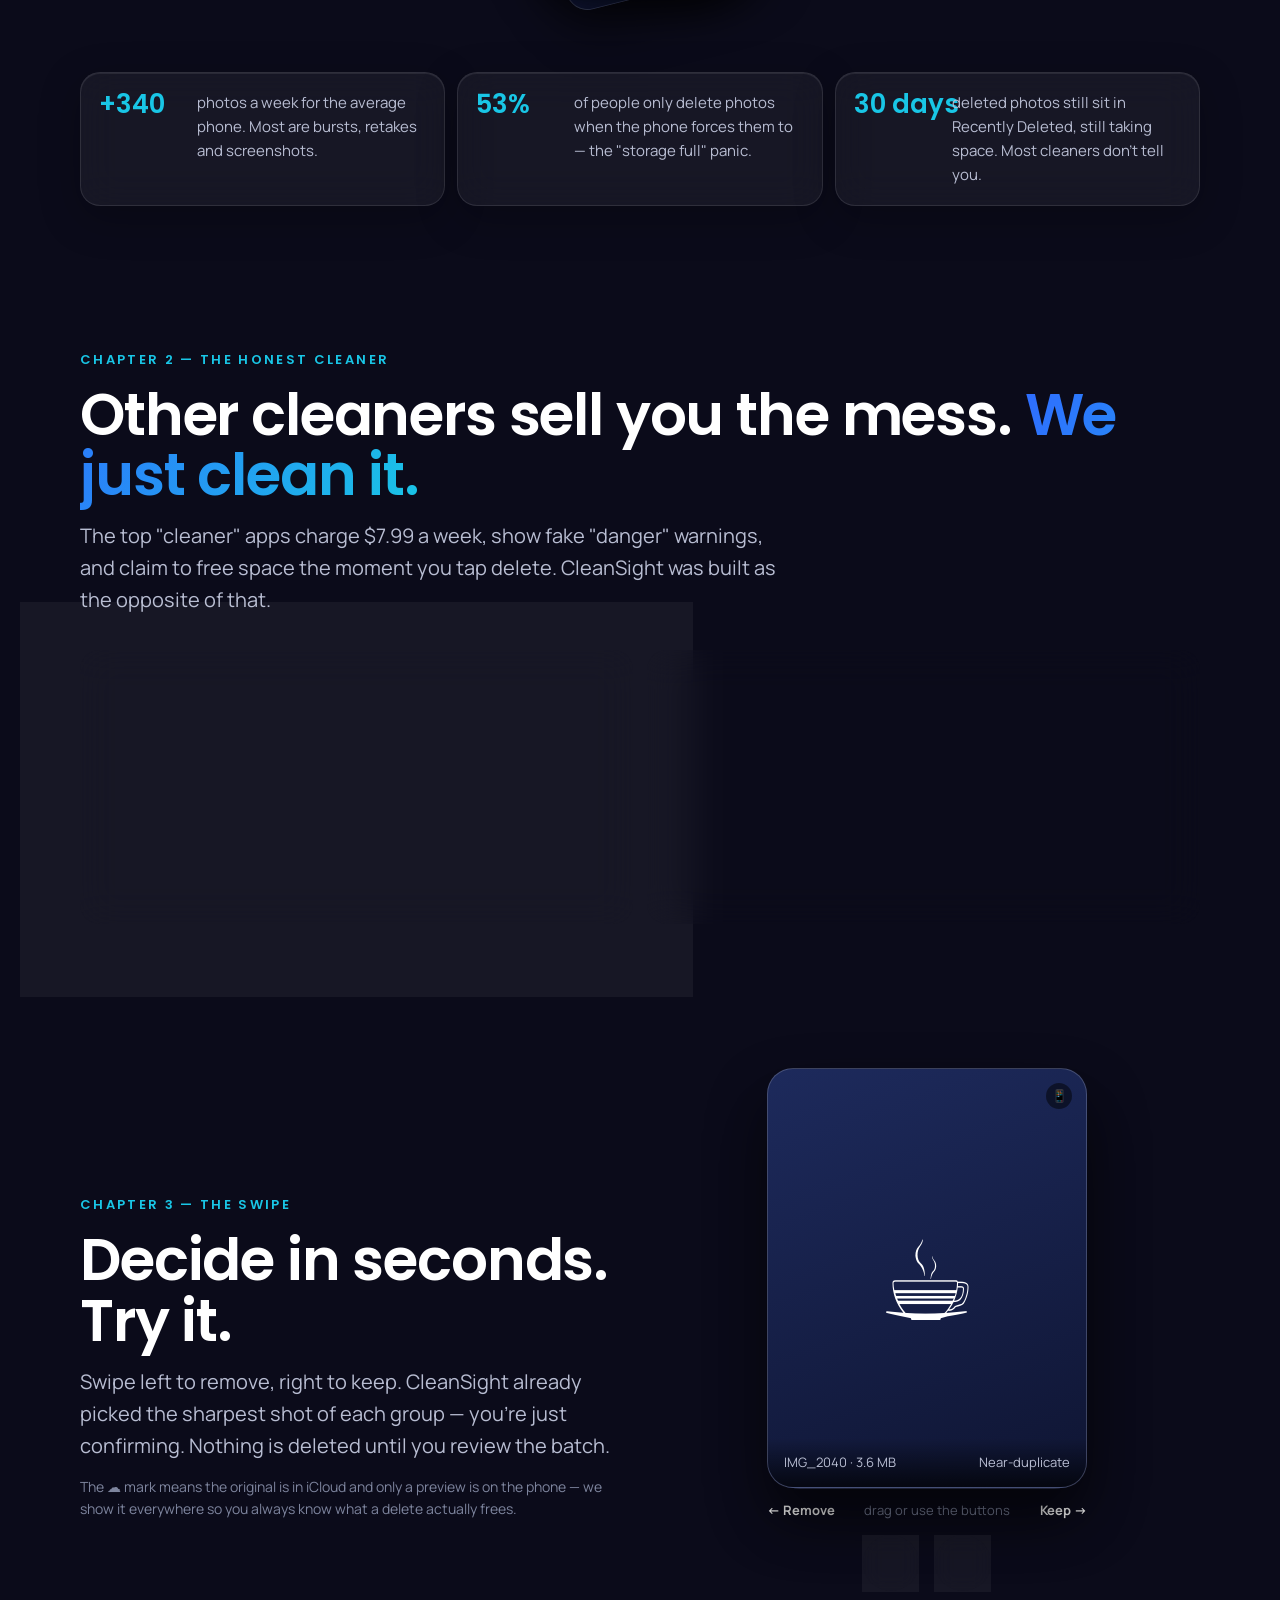
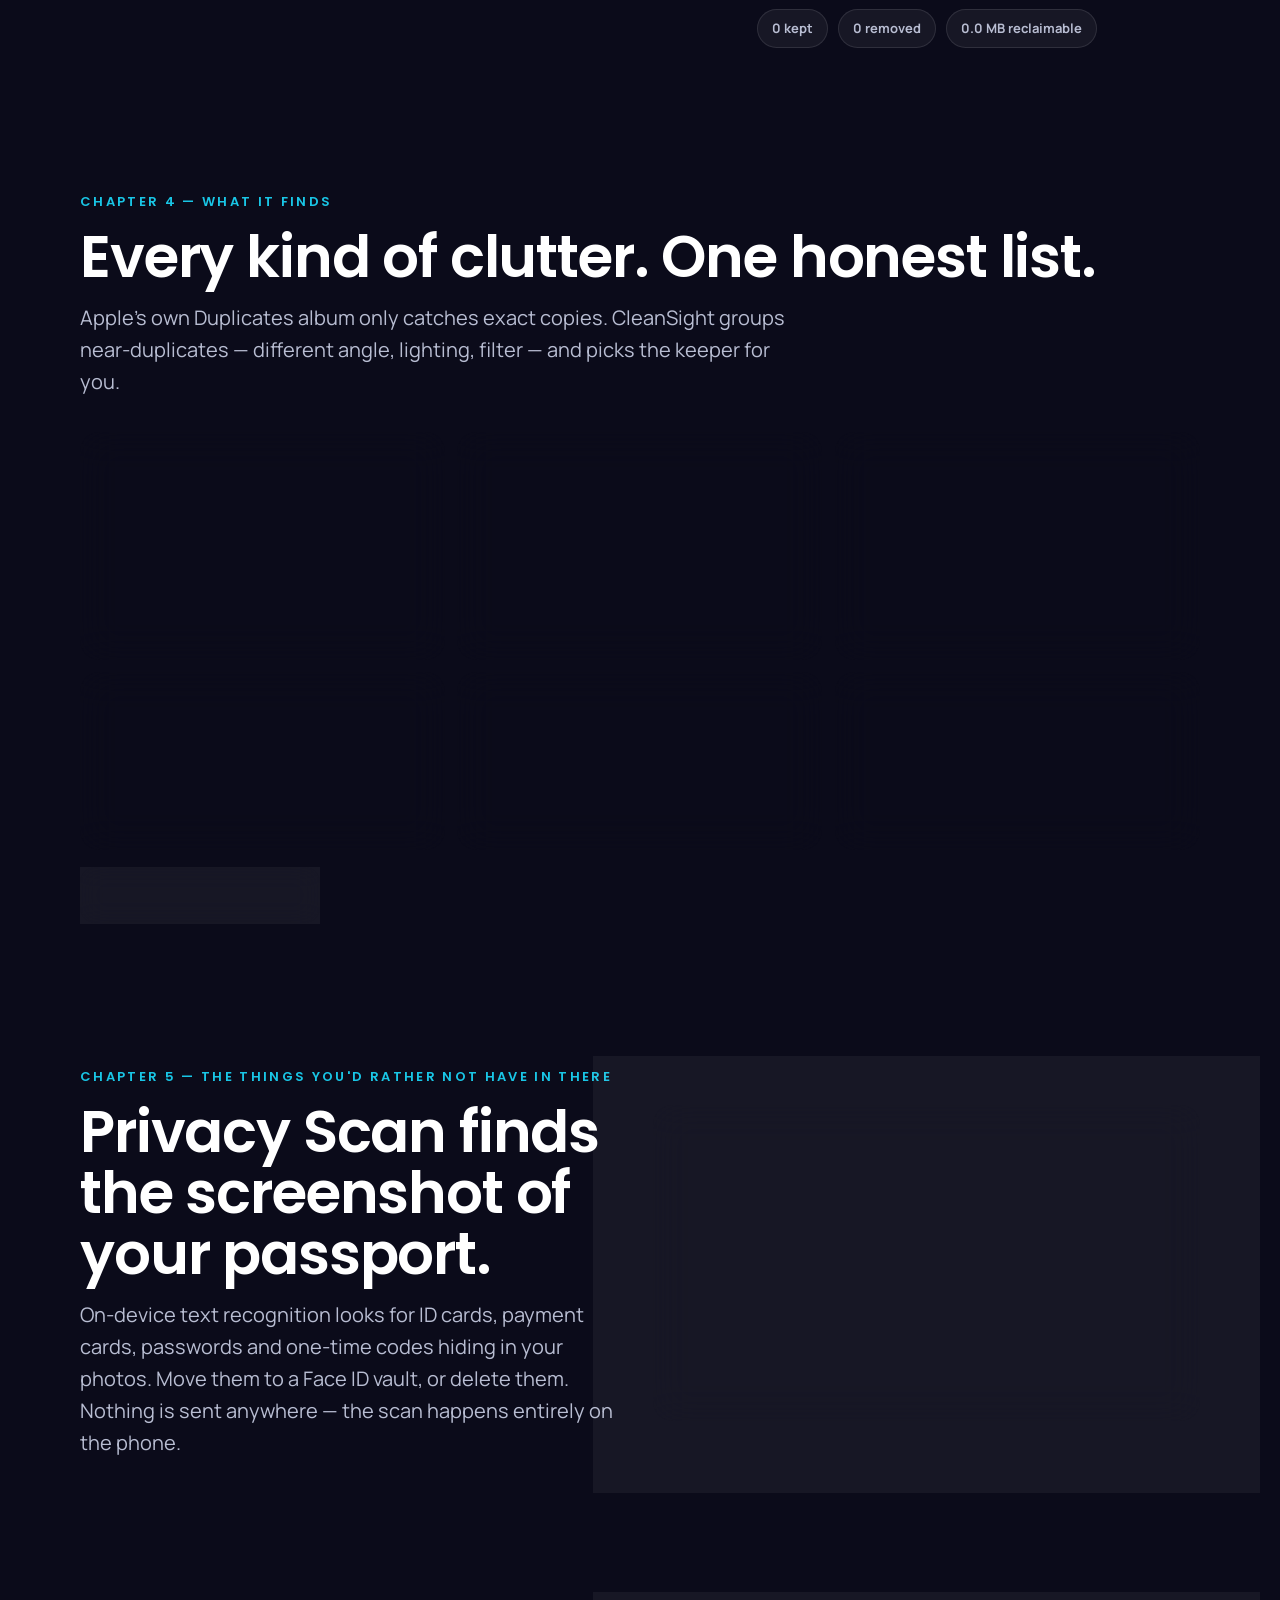
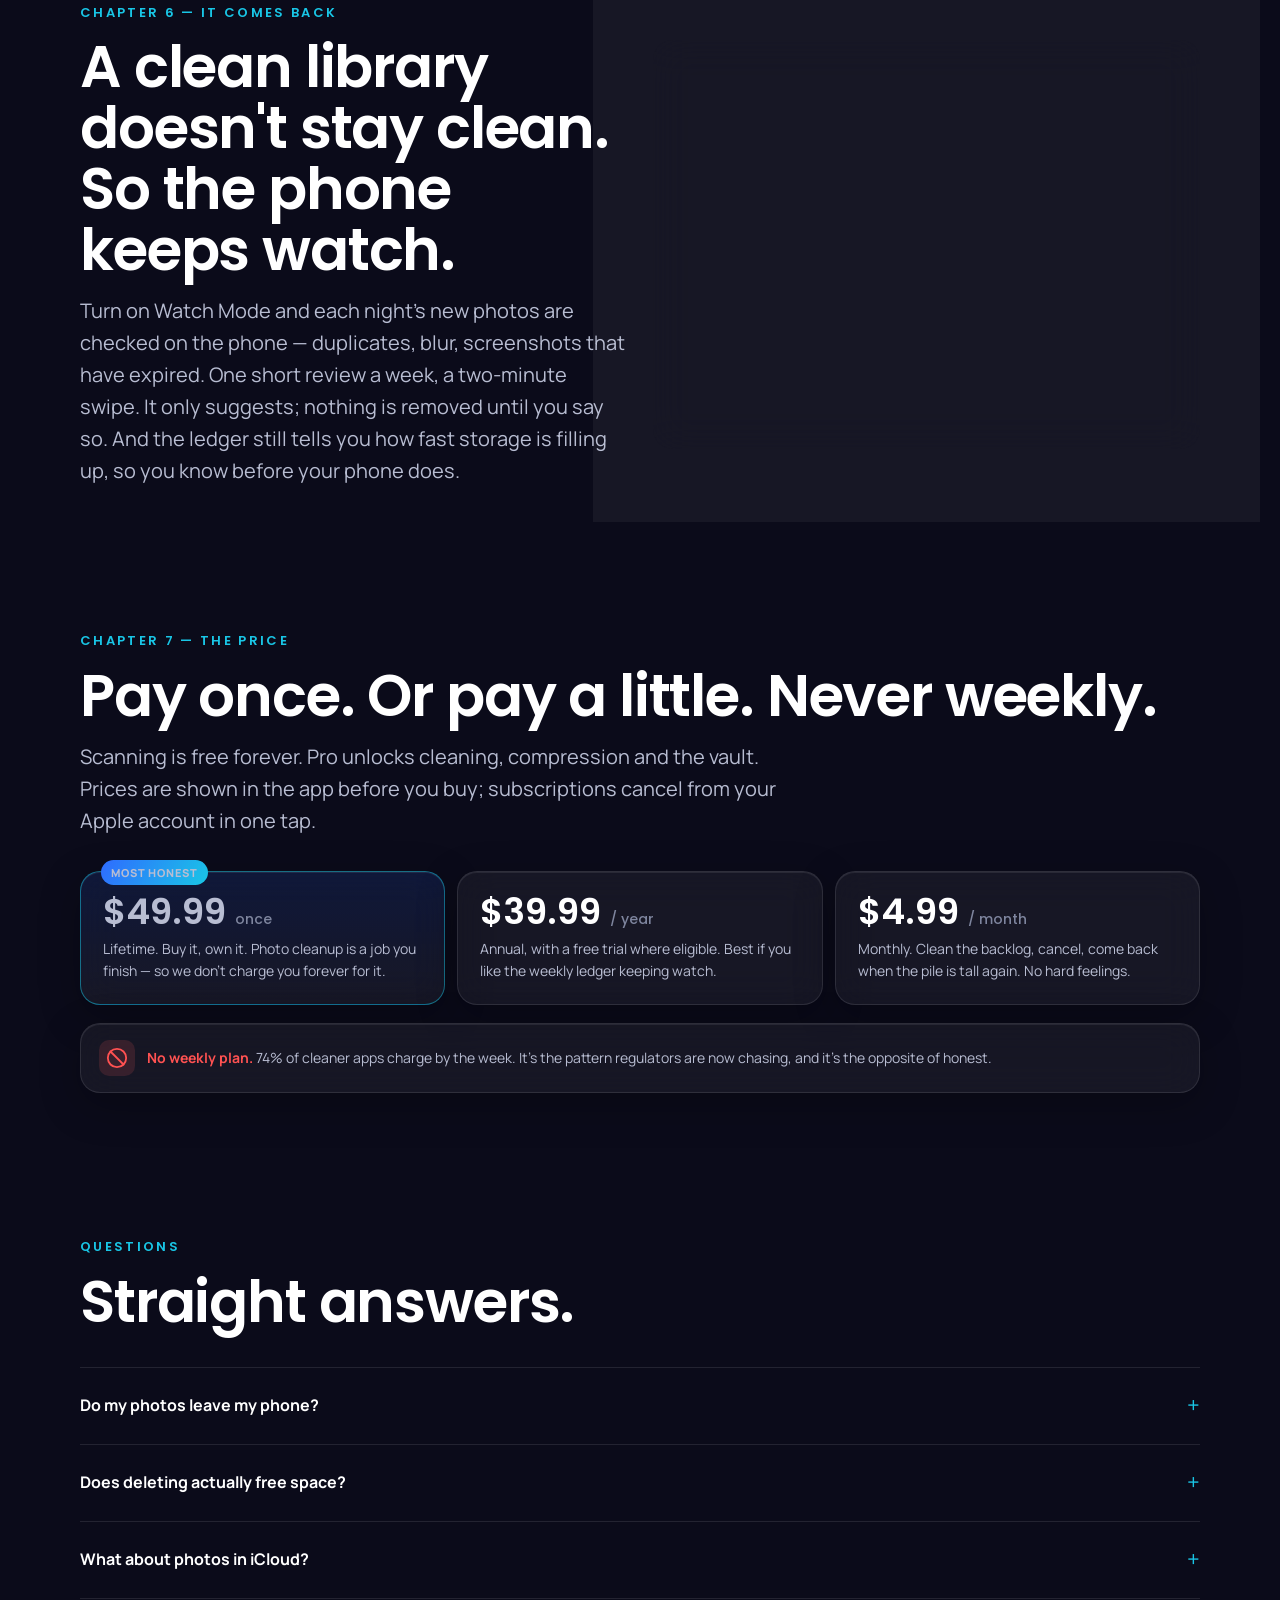
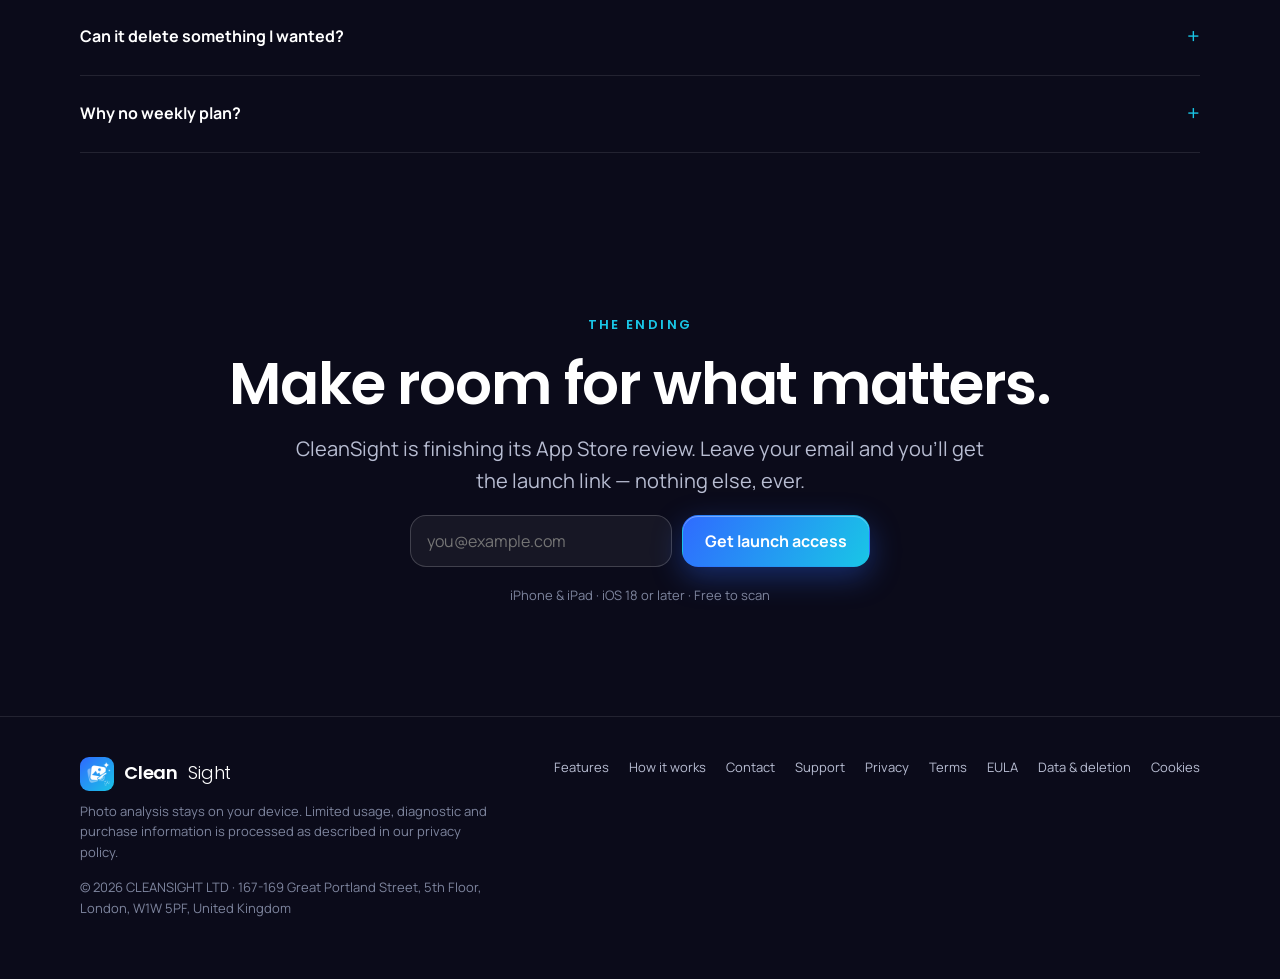
==== commit 9a6db643: "Remove company registration number from public website" ====
--- a/index.html
+++ b/index.html
@@ -244,7 +244,7 @@
       <div>
         <a class="brand" href="/"><img src="/assets/mark.png" alt="">Clean<span class="light">Sight</span></a>
         <p style="margin-top:10px;max-width:52ch">Photo analysis stays on your device. Limited usage, diagnostic and purchase information is processed as described in our privacy policy.</p>
-        <p style="margin-top:14px">© 2026 CLEANSIGHT LTD · Company 17533922 · 167-169 Great Portland Street, 5th Floor, London, W1W 5PF, United Kingdom</p>
+        <p style="margin-top:14px">© 2026 CLEANSIGHT LTD · 167-169 Great Portland Street, 5th Floor, London, W1W 5PF, United Kingdom</p>
       </div>
       <nav aria-label="Footer"><a href="/features/">Features</a><a href="/how-it-works/">How it works</a><a href="/contact/">Contact</a><a href="/support/">Support</a><a href="/privacy/">Privacy</a><a href="/terms/">Terms</a><a href="/eula/">EULA</a><a href="/data-deletion/">Data &amp; deletion</a><a href="/cookies/">Cookies</a></nav>
     </div>
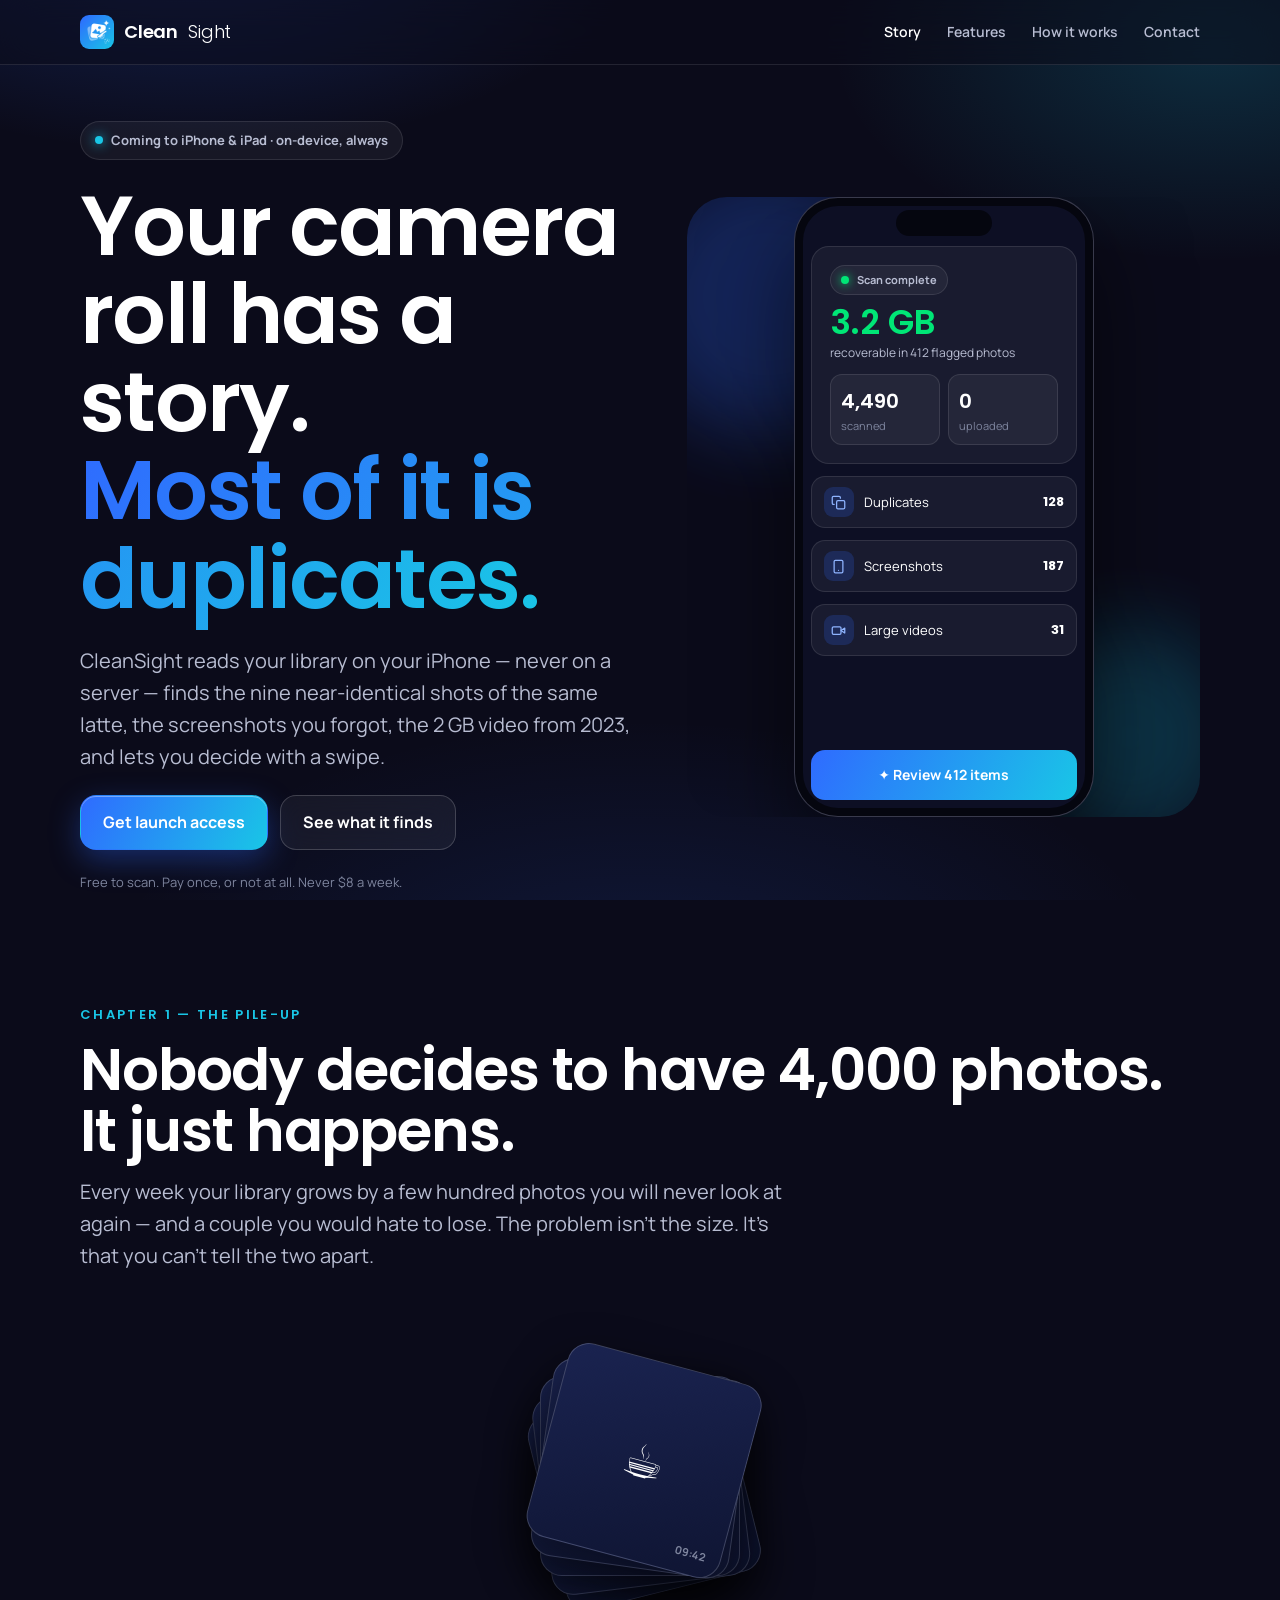
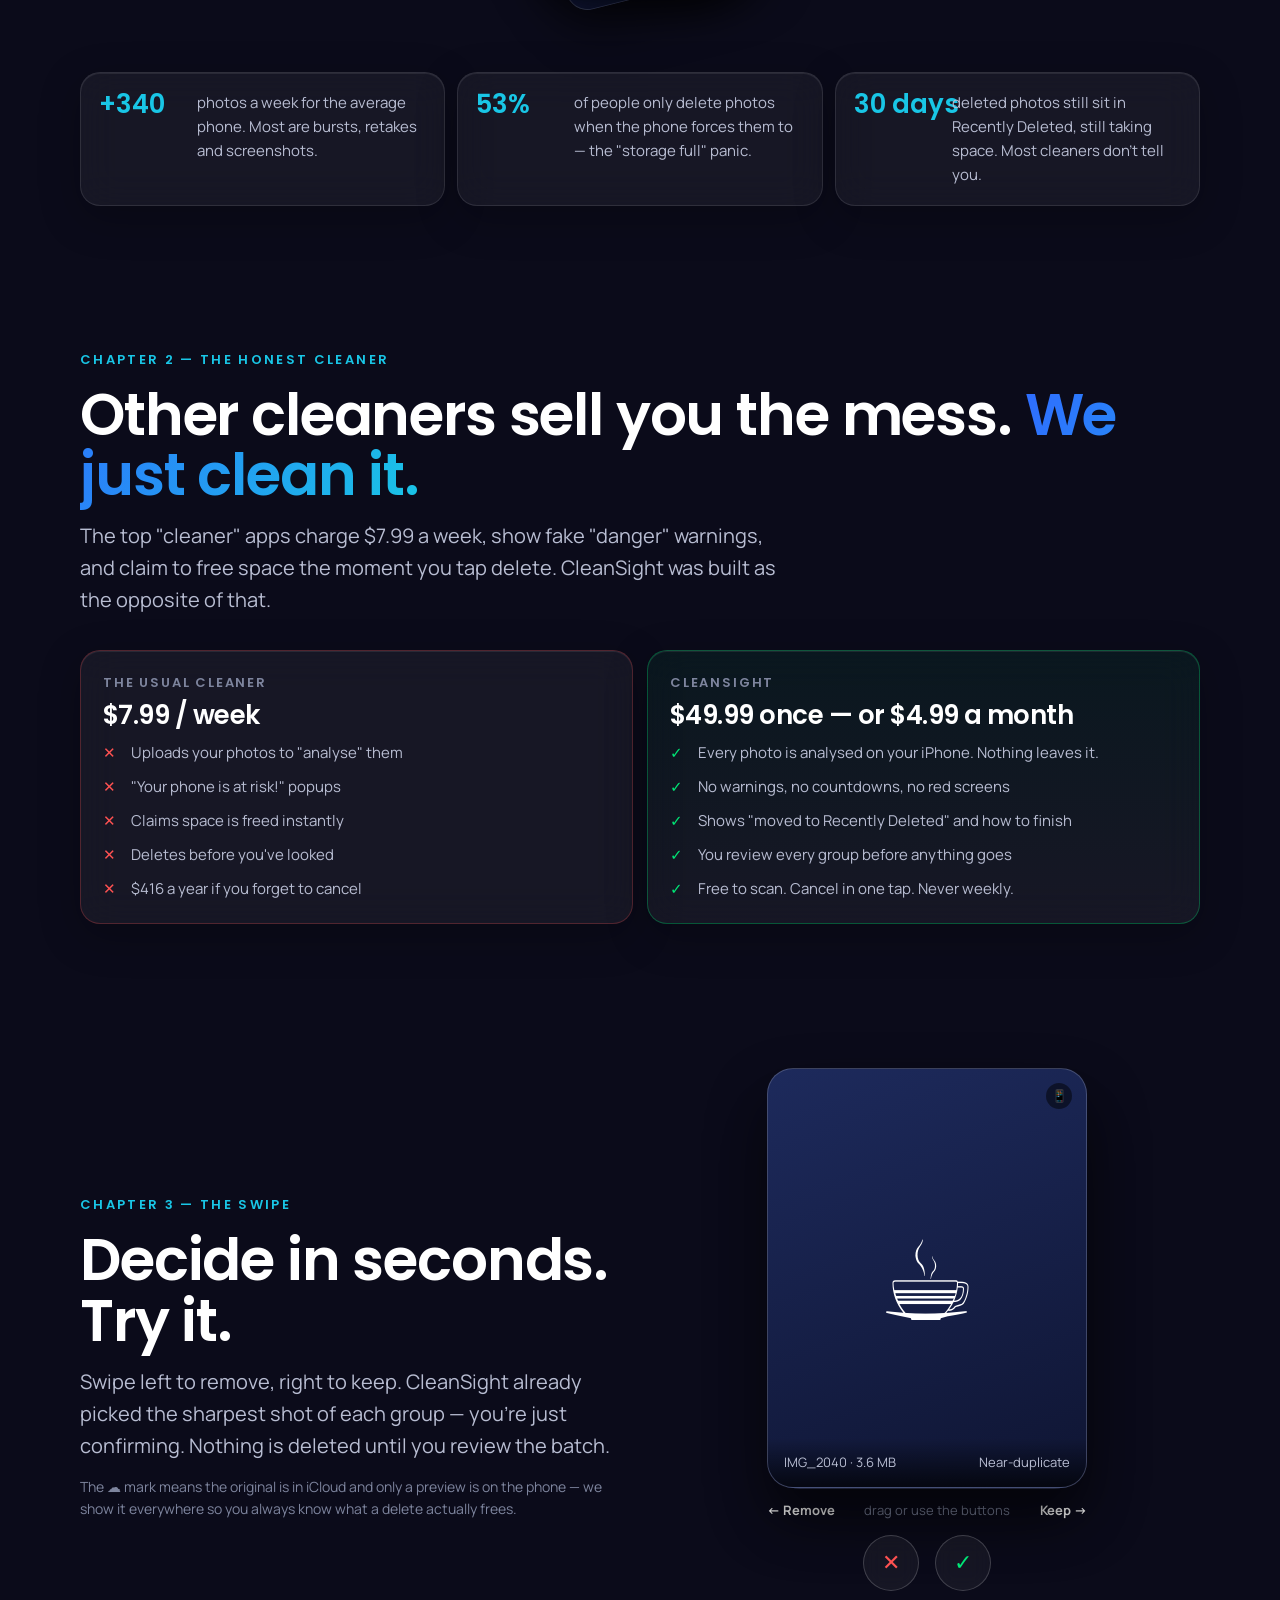
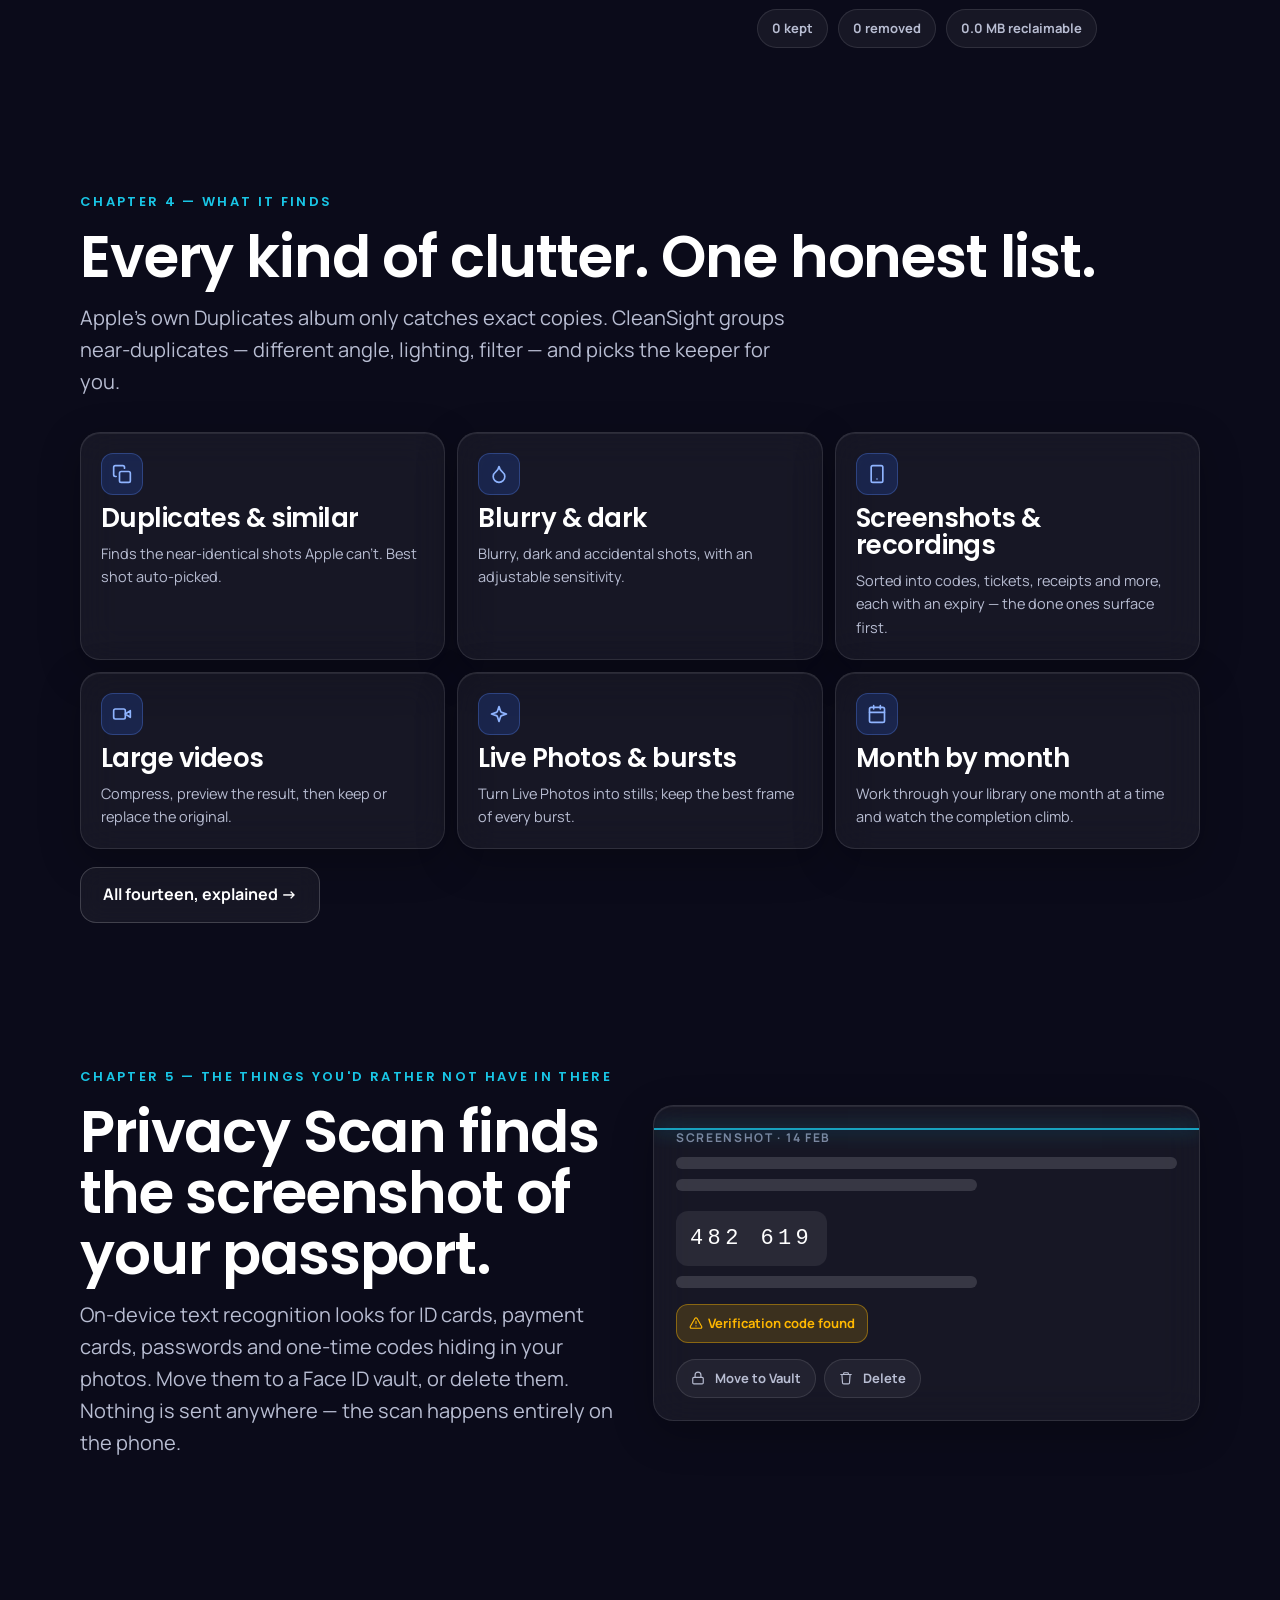
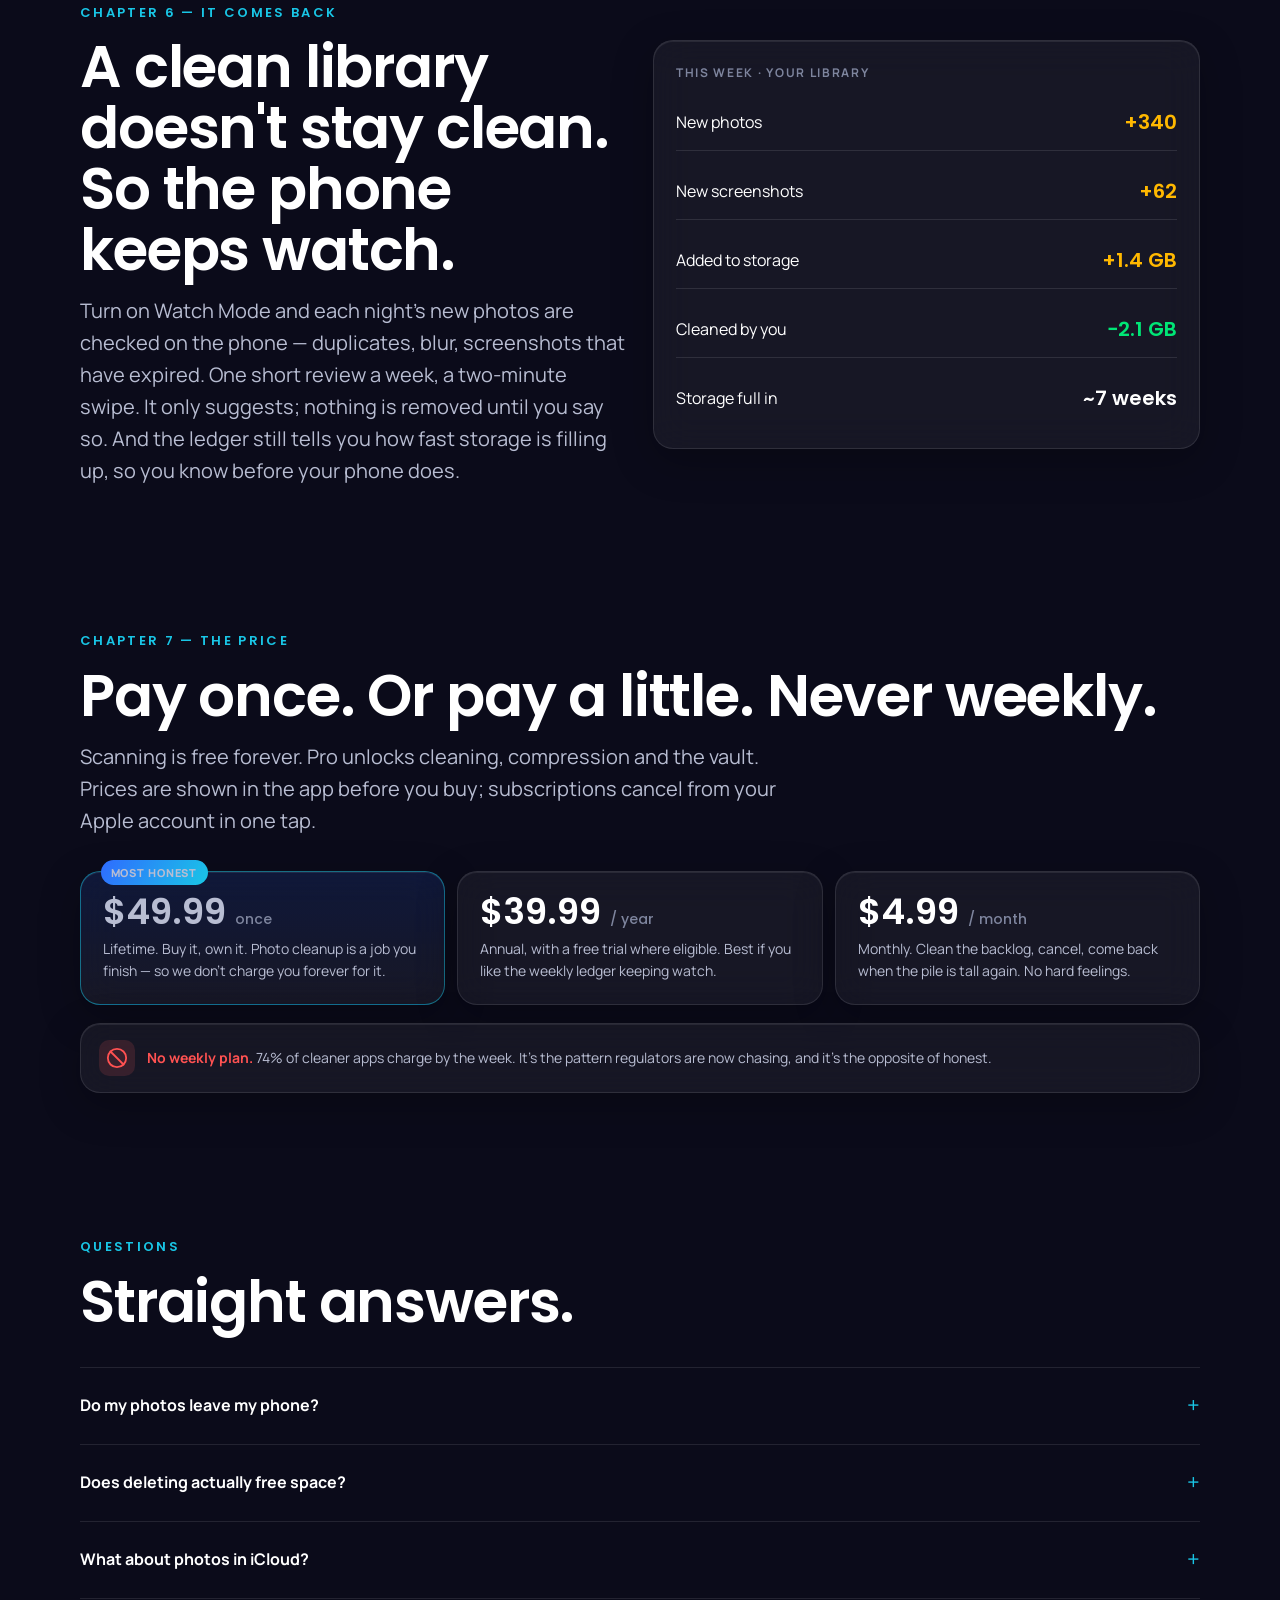
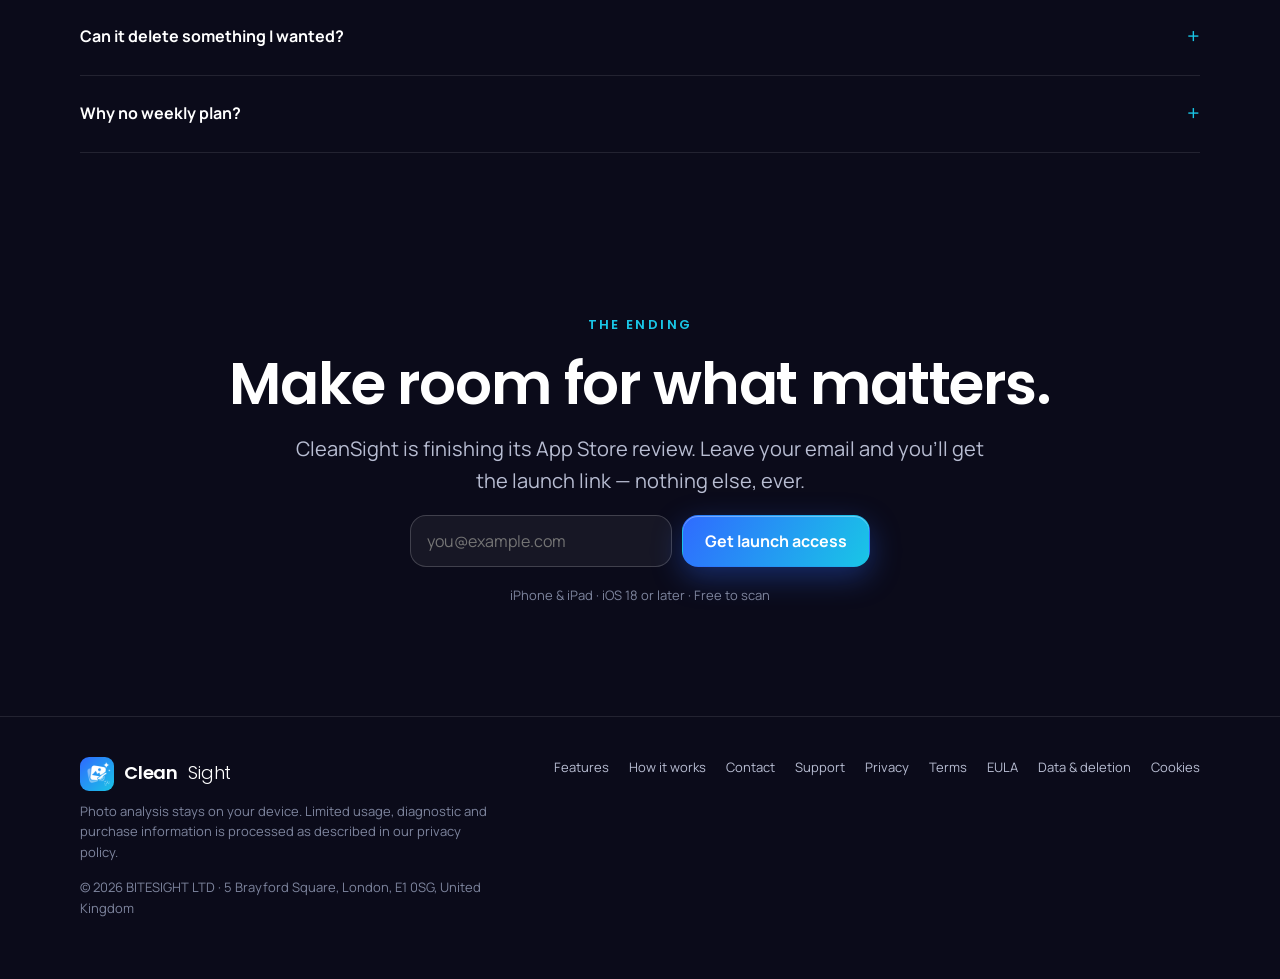
==== commit 8fd85eed: "Deploy 6b8d75e0aa3775a44e716f0376fc619040ea31ec Saifalhail/cleansight@6b8d75e0aa3775a44e716f0376fc61" ====
--- a/index.html
+++ b/index.html
@@ -244,7 +244,7 @@
       <div>
         <a class="brand" href="/"><img src="/assets/mark.png" alt="">Clean<span class="light">Sight</span></a>
         <p style="margin-top:10px;max-width:52ch">Photo analysis stays on your device. Limited usage, diagnostic and purchase information is processed as described in our privacy policy.</p>
-        <p style="margin-top:14px">© 2026 CLEANSIGHT LTD · 167-169 Great Portland Street, 5th Floor, London, W1W 5PF, United Kingdom</p>
+        <p style="margin-top:14px">© 2026 BITESIGHT LTD · 5 Brayford Square, London, E1 0SG, United Kingdom</p>
       </div>
       <nav aria-label="Footer"><a href="/features/">Features</a><a href="/how-it-works/">How it works</a><a href="/contact/">Contact</a><a href="/support/">Support</a><a href="/privacy/">Privacy</a><a href="/terms/">Terms</a><a href="/eula/">EULA</a><a href="/data-deletion/">Data &amp; deletion</a><a href="/cookies/">Cookies</a></nav>
     </div>
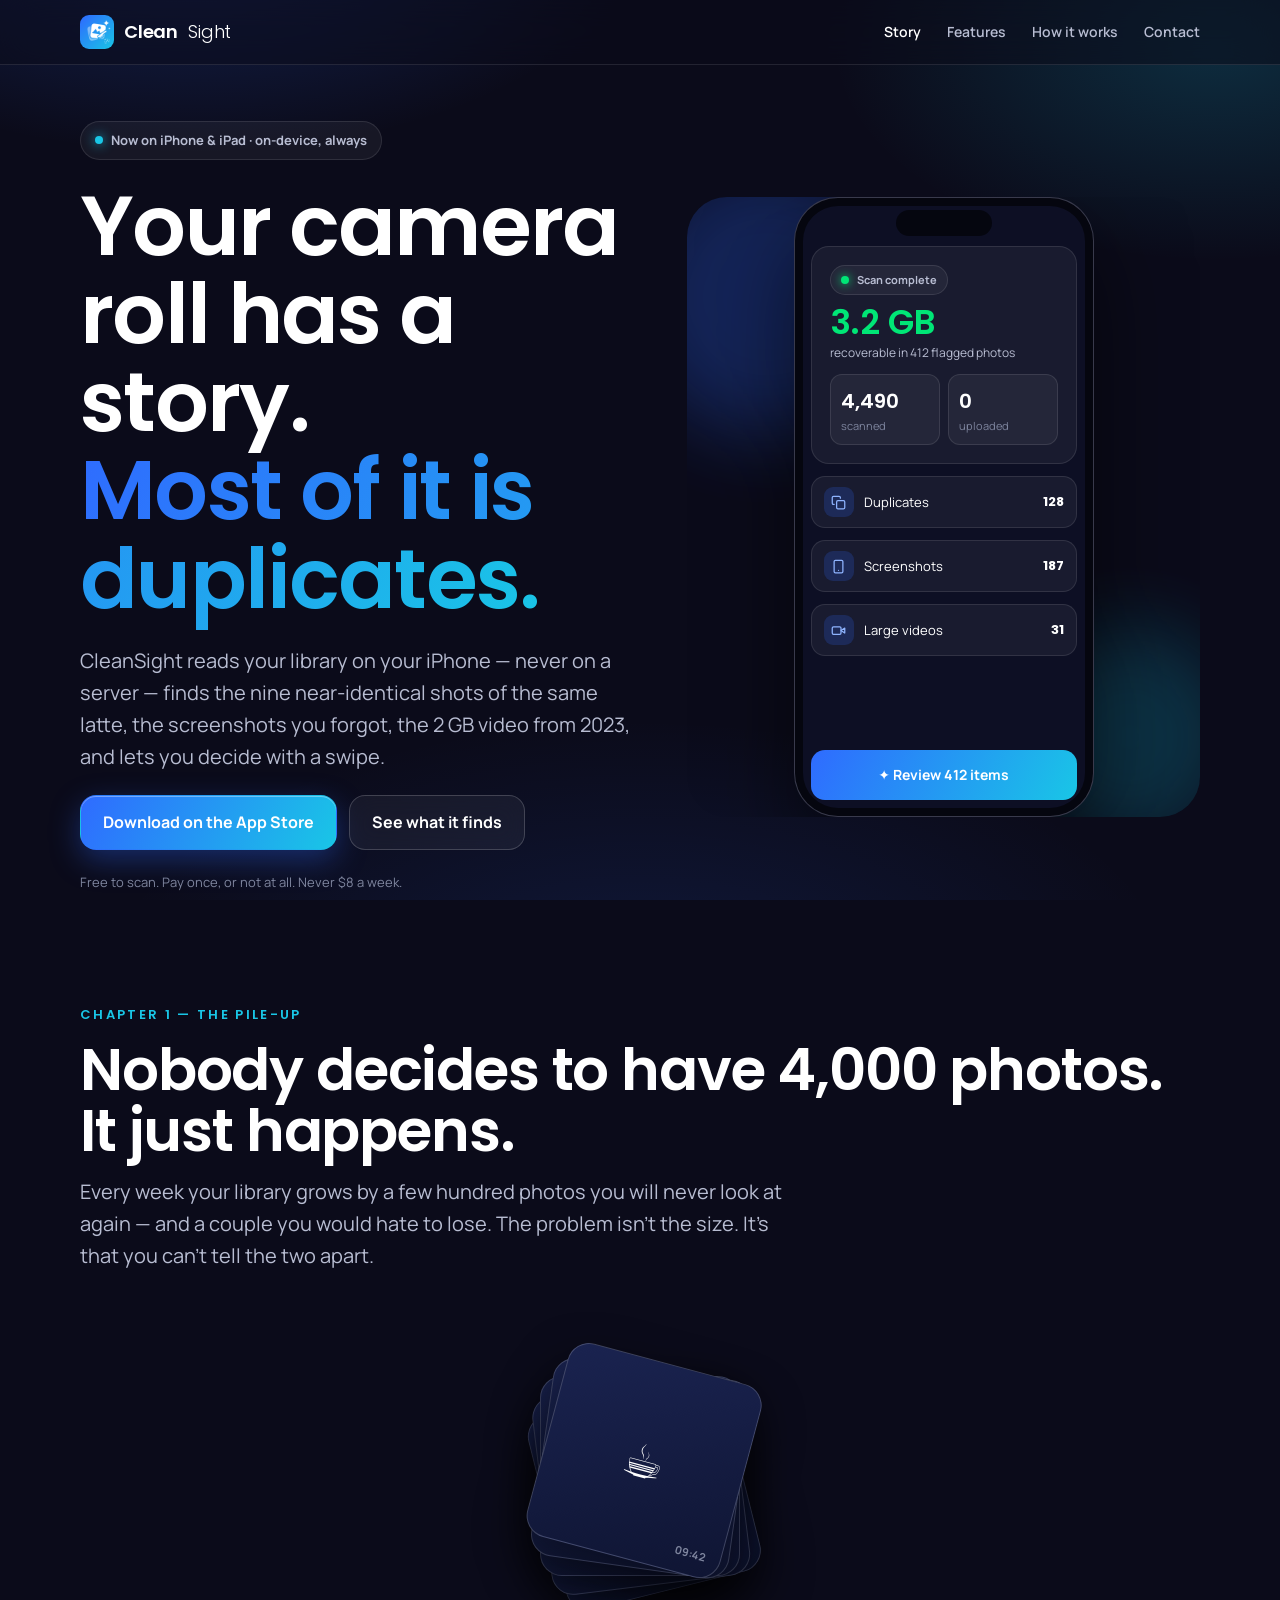
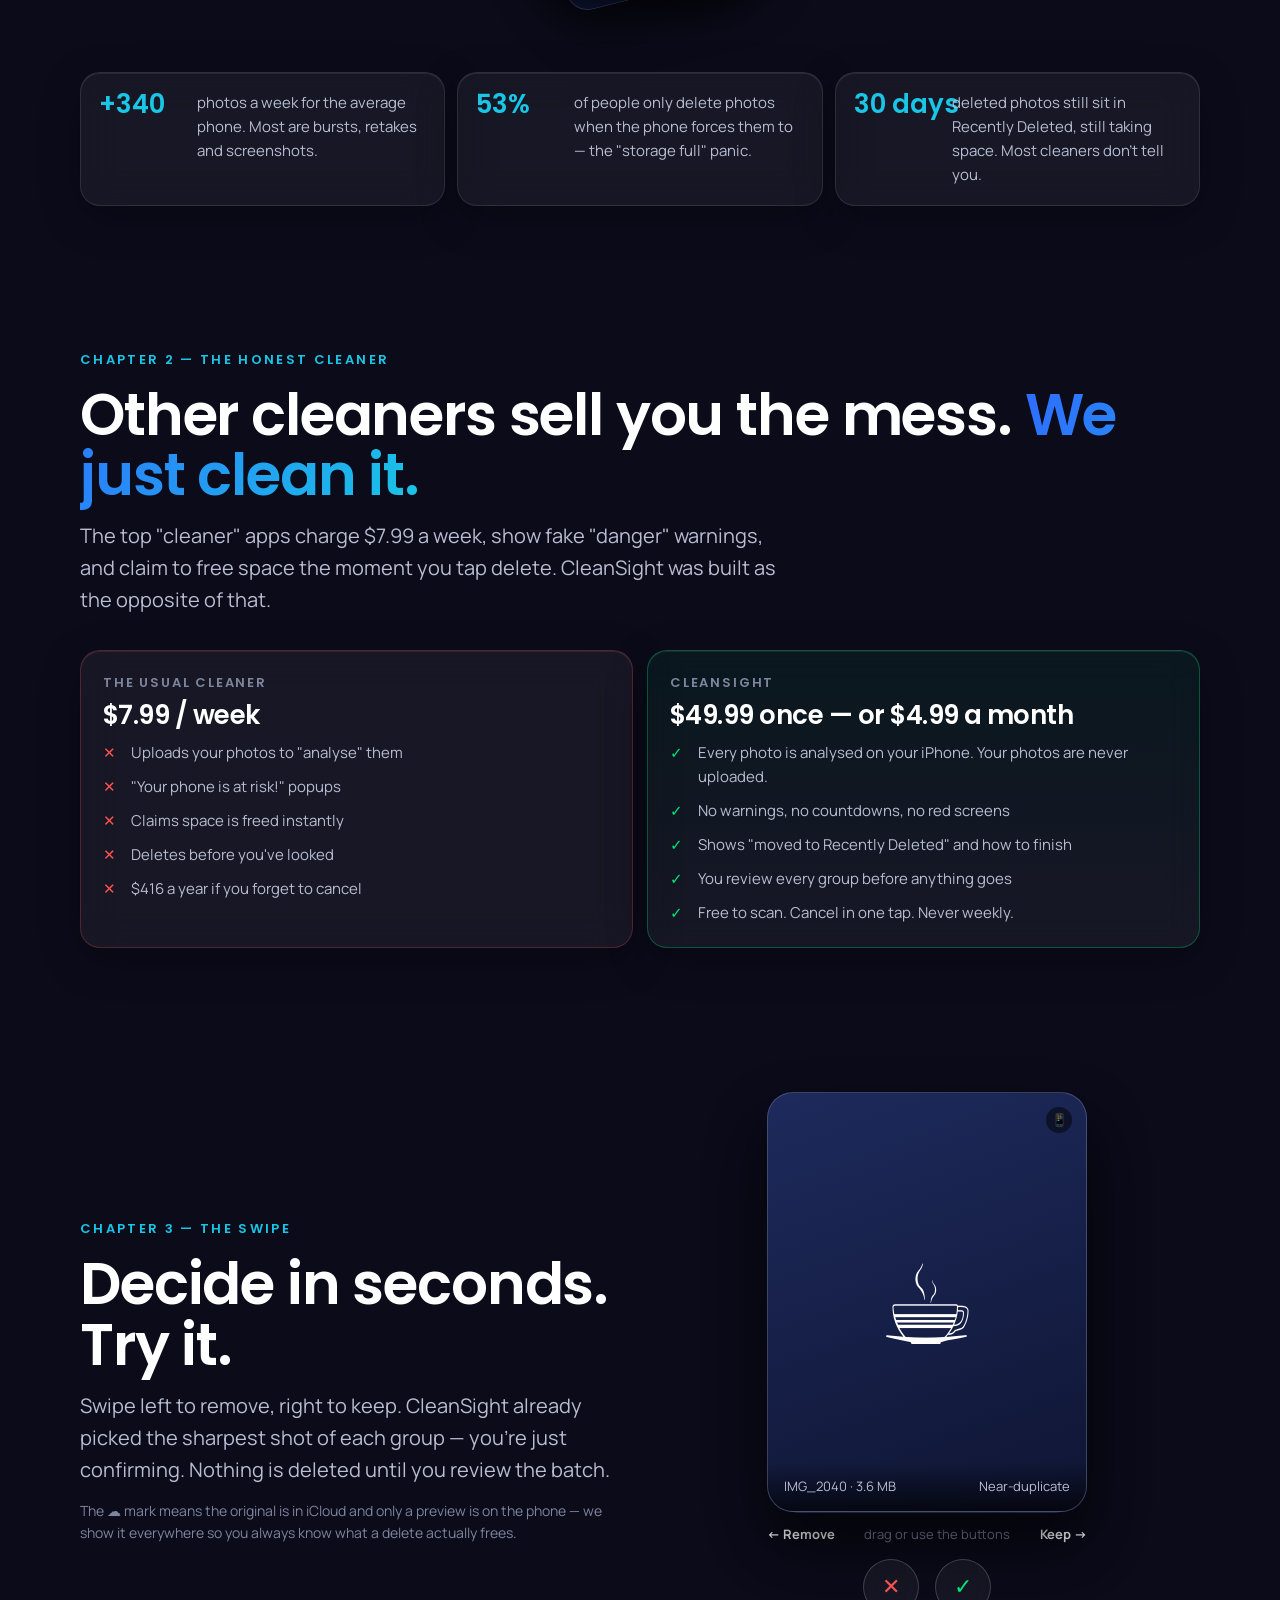
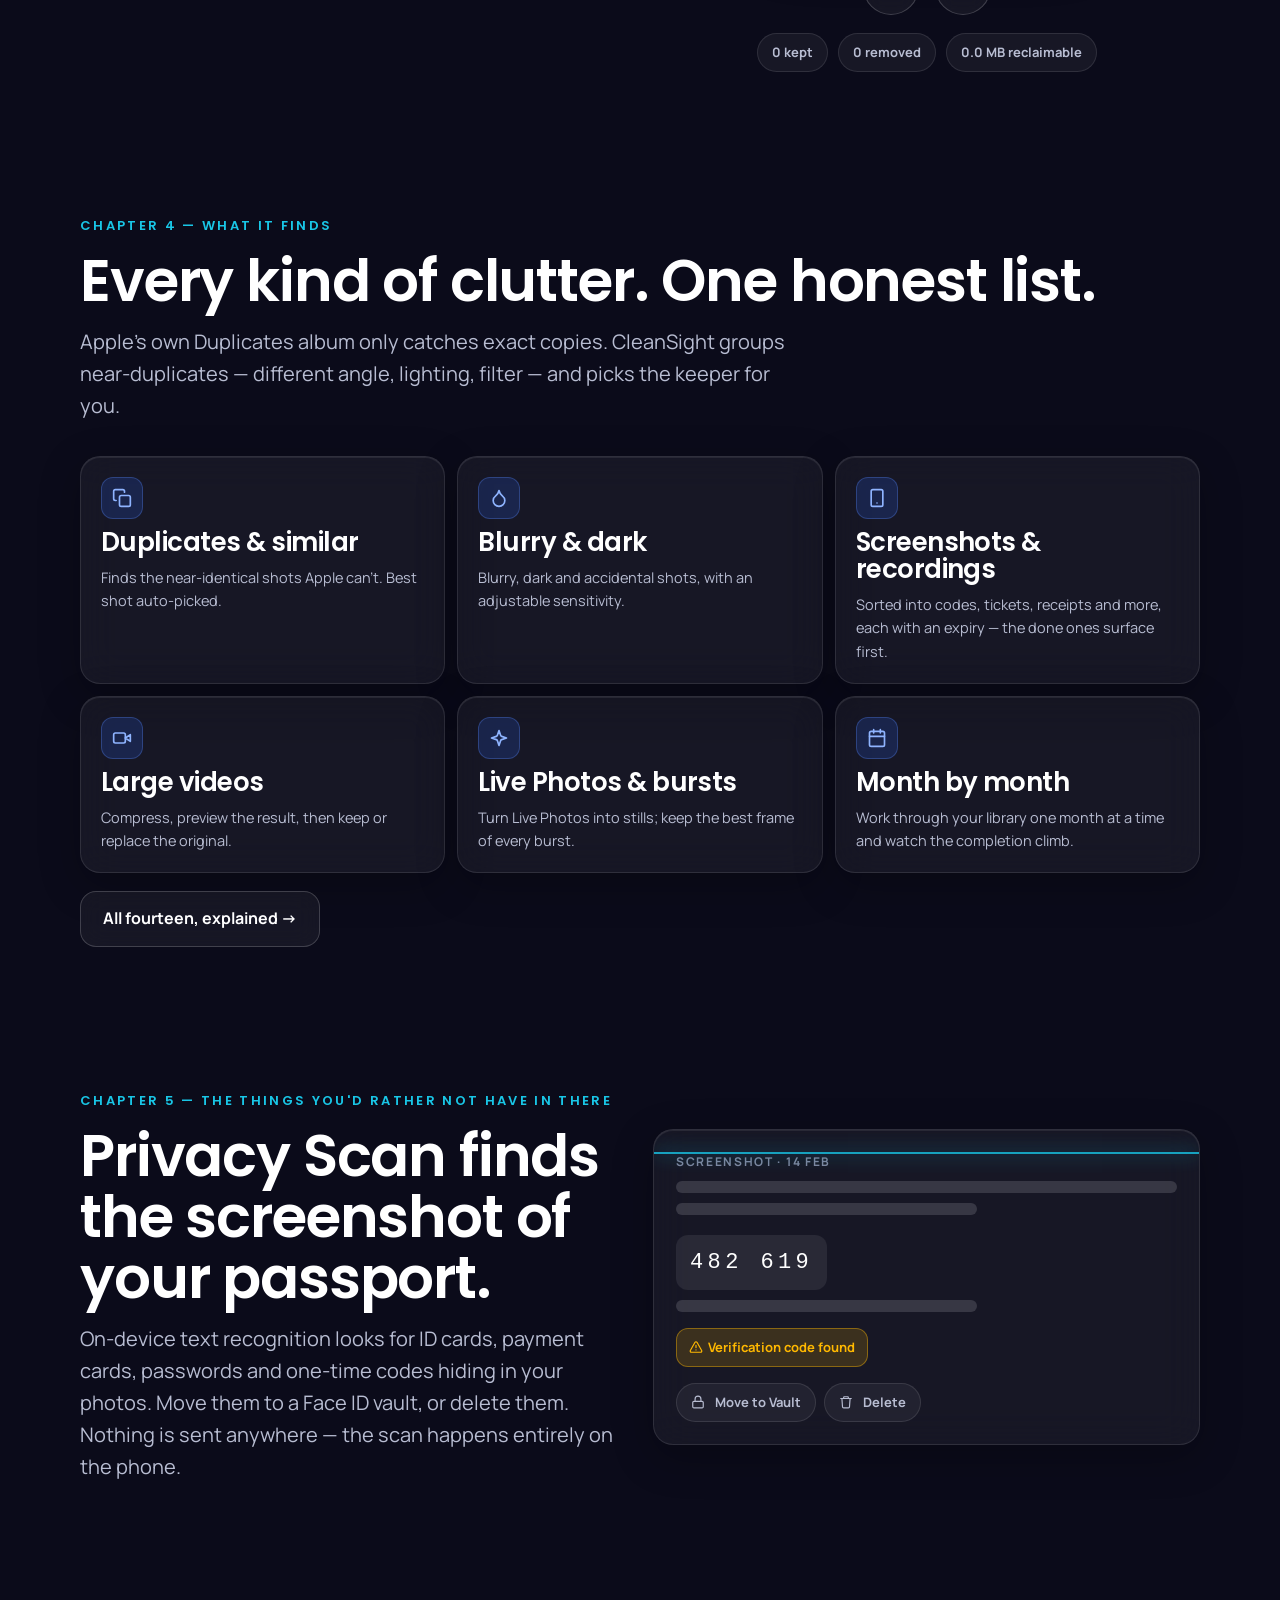
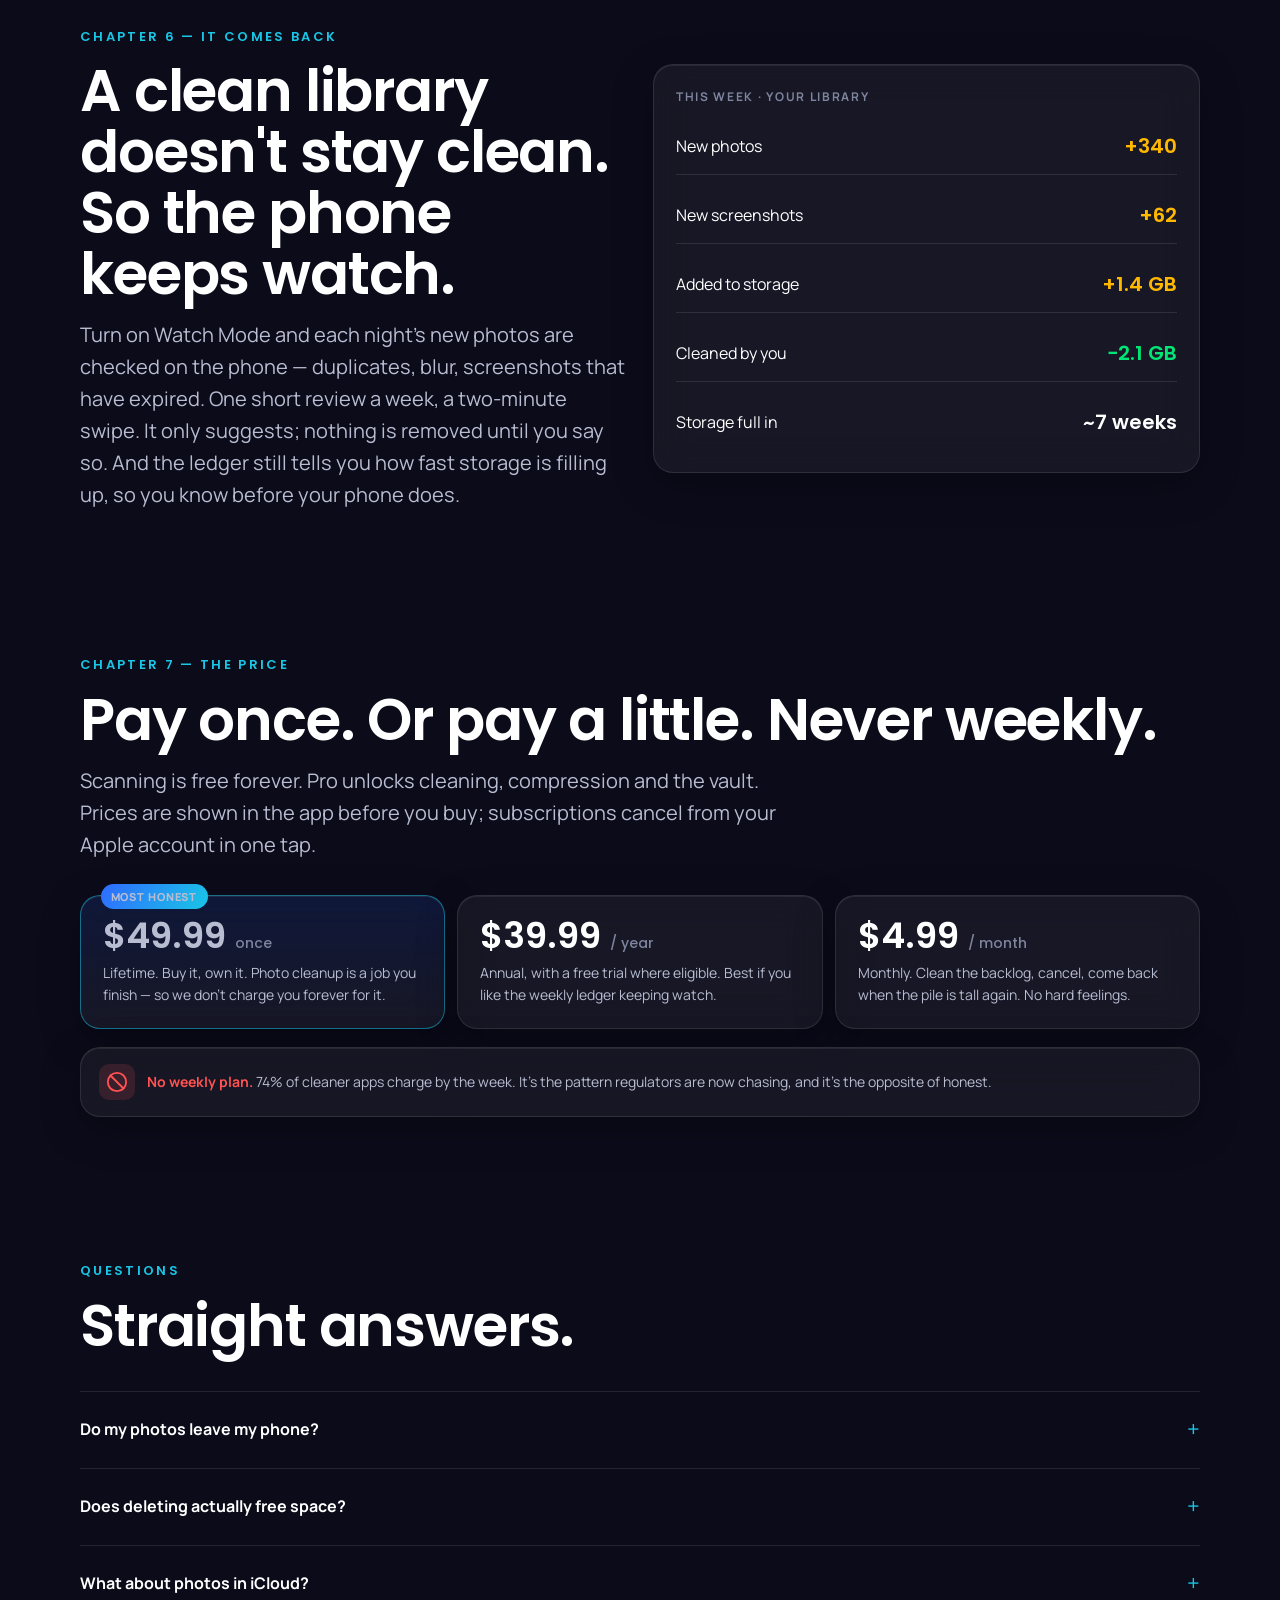
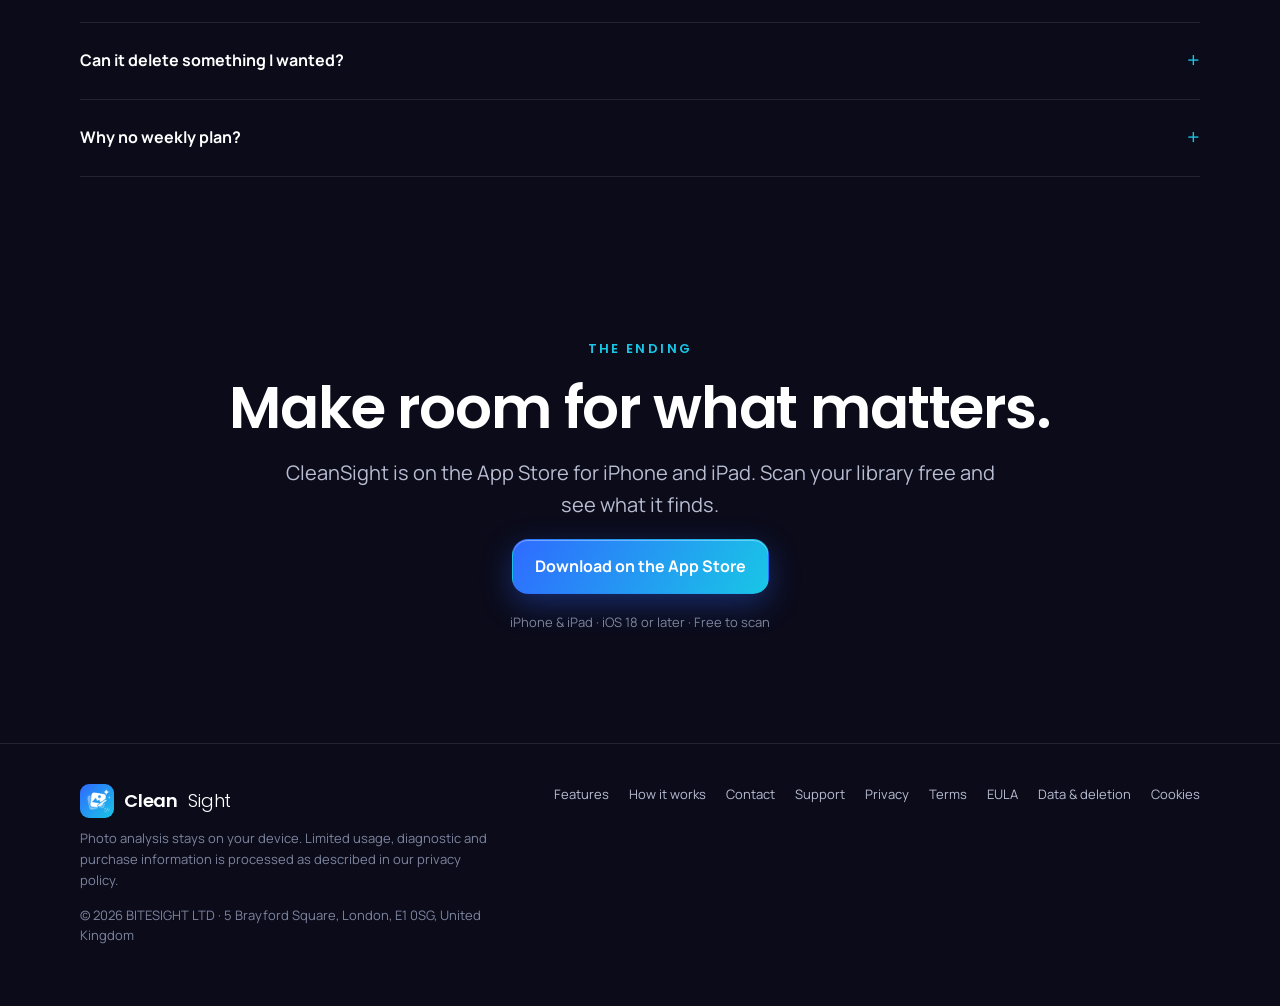
==== commit 5ba77fee: "Deploy fe18558b9d5cf5a94dcbc5afba7b6dc93a62b8ed Saifalhail/cleansight@fe18558b9d5cf5a94dcbc5afba7b6d" ====
--- a/index.html
+++ b/index.html
@@ -5,6 +5,7 @@
   <meta name="viewport" content="width=device-width, initial-scale=1, viewport-fit=cover">
   <meta name="description" content="CleanSight finds duplicates, blurry shots, screenshots and large videos on your iPhone — never on a server — and lets you decide with a swipe. Pay once. Never weekly.">
   <meta name="theme-color" content="#0B0B1A">
+  <meta name="apple-itunes-app" content="app-id=6814124358">
   <meta property="og:title" content="The honest photo cleaner · CleanSight">
   <meta property="og:description" content="CleanSight finds duplicates, blurry shots, screenshots and large videos on your iPhone — never on a server — and lets you decide with a swipe. Pay once. Never weekly.">
   <meta property="og:image" content="https://cleansight.ai/assets/og.png">
@@ -26,16 +27,16 @@
       <nav class="nav" aria-label="Primary"><a href="/" aria-current="page">Story</a><a href="/features/">Features</a><a href="/how-it-works/">How it works</a><a href="/contact/">Contact</a></nav>
       <button class="menu-btn" id="menuBtn" aria-label="Open menu" aria-expanded="false" aria-controls="mobileNav"><svg viewBox="0 0 24 24" fill="none" stroke="currentColor" stroke-width="2" stroke-linecap="round"><path d="M4 7h16M4 12h16M4 17h16"/></svg></button>
     </div>
-    <nav class="mobile-nav" id="mobileNav" aria-label="Primary (mobile)"><a href="/" aria-current="page">Story</a><a href="/features/">Features</a><a href="/how-it-works/">How it works</a><a href="/contact/">Contact</a><a href="/#launch">Get launch access</a></nav>
+    <nav class="mobile-nav" id="mobileNav" aria-label="Primary (mobile)"><a href="/" aria-current="page">Story</a><a href="/features/">Features</a><a href="/how-it-works/">How it works</a><a href="/contact/">Contact</a><a href="https://apps.apple.com/app/id6814124358">Download on the App Store</a></nav>
   </header>
   <main id="content" class=""><section class="hero">
   <div class="wrap">
     <div class="hero-copy">
-      <span class="pill"><span class="dot"></span> Coming to iPhone &amp; iPad · on-device, always</span>
+      <span class="pill"><span class="dot"></span> Now on iPhone &amp; iPad · on-device, always</span>
       <h1>Your camera roll has a story.<br><span class="grad-text">Most of it is duplicates.</span></h1>
       <p class="lead">CleanSight reads your library on your iPhone — never on a server — finds the nine near-identical shots of the same latte, the screenshots you forgot, the 2 GB video from 2023, and lets you decide with a swipe.</p>
       <div class="actions">
-        <a class="btn btn-primary" href="#launch">Get launch access</a>
+        <a class="btn btn-primary" href="https://apps.apple.com/app/id6814124358">Download on the App Store</a>
         <a class="btn btn-glass" href="/features/">See what it finds</a>
       </div>
       <p class="store-note">Free to scan. Pay once, or not at all. Never $8 a week.</p>
@@ -105,7 +106,7 @@
         <div class="price-tag">CleanSight</div>
         <h3>$49.99 once — or $4.99 a month</h3>
         <ul>
-          <li>Every photo is analysed on your iPhone. Nothing leaves it.</li>
+          <li>Every photo is analysed on your iPhone. Your photos are never uploaded.</li>
           <li>No warnings, no countdowns, no red screens</li>
           <li>Shows "moved to Recently Deleted" and how to finish</li>
           <li>You review every group before anything goes</li>
@@ -225,16 +226,12 @@
   </div>
 </section>
 
-<section class="closing" id="launch">
+<section class="closing" id="download">
   <div class="wrap">
     <span class="chapter reveal">The ending</span>
     <h2 class="reveal">Make room for what matters.</h2>
-    <p class="lead reveal" style="text-align:center">CleanSight is finishing its App Store review. Leave your email and you'll get the launch link — nothing else, ever.</p>
-    <form class="reveal" action="mailto:info@cleansight.ai" method="get" onsubmit="return launchSubmit(event)">
-      <label class="visually-hidden" for="email" style="position:absolute;left:-9999px">Email</label>
-      <input id="email" name="subject" type="email" placeholder="you@example.com" required autocomplete="email">
-      <button class="btn btn-primary" type="submit">Get launch access</button>
-    </form>
+    <p class="lead reveal" style="text-align:center">CleanSight is on the App Store for iPhone and iPad. Scan your library free and see what it finds.</p>
+    <p class="reveal"><a class="btn btn-primary" href="https://apps.apple.com/app/id6814124358">Download on the App Store</a></p>
     <p class="store-note reveal">iPhone &amp; iPad · iOS 18 or later · Free to scan</p>
   </div>
 </section>
--- a/assets/site.css
+++ b/assets/site.css
@@ -193,9 +193,6 @@
 /* closing */
 .closing{text-align:center;padding:90px 0 110px}
 .closing .wrap{display:flex;flex-direction:column;align-items:center;gap:18px}
-.closing form{display:flex;flex-direction:column;gap:10px;width:min(100%,460px)}
-.closing input{min-height:52px;border-radius:16px;border:1px solid var(--line2);background:var(--surface);color:#fff;padding:0 16px;font-size:16px;font-family:var(--font)}
-@media(min-width:600px){.closing form{flex-direction:row}.closing input{flex:1}}
 
 /* footer */
 footer{border-top:1px solid var(--line);padding:40px 0 60px;color:var(--ink3);font-size:13px}
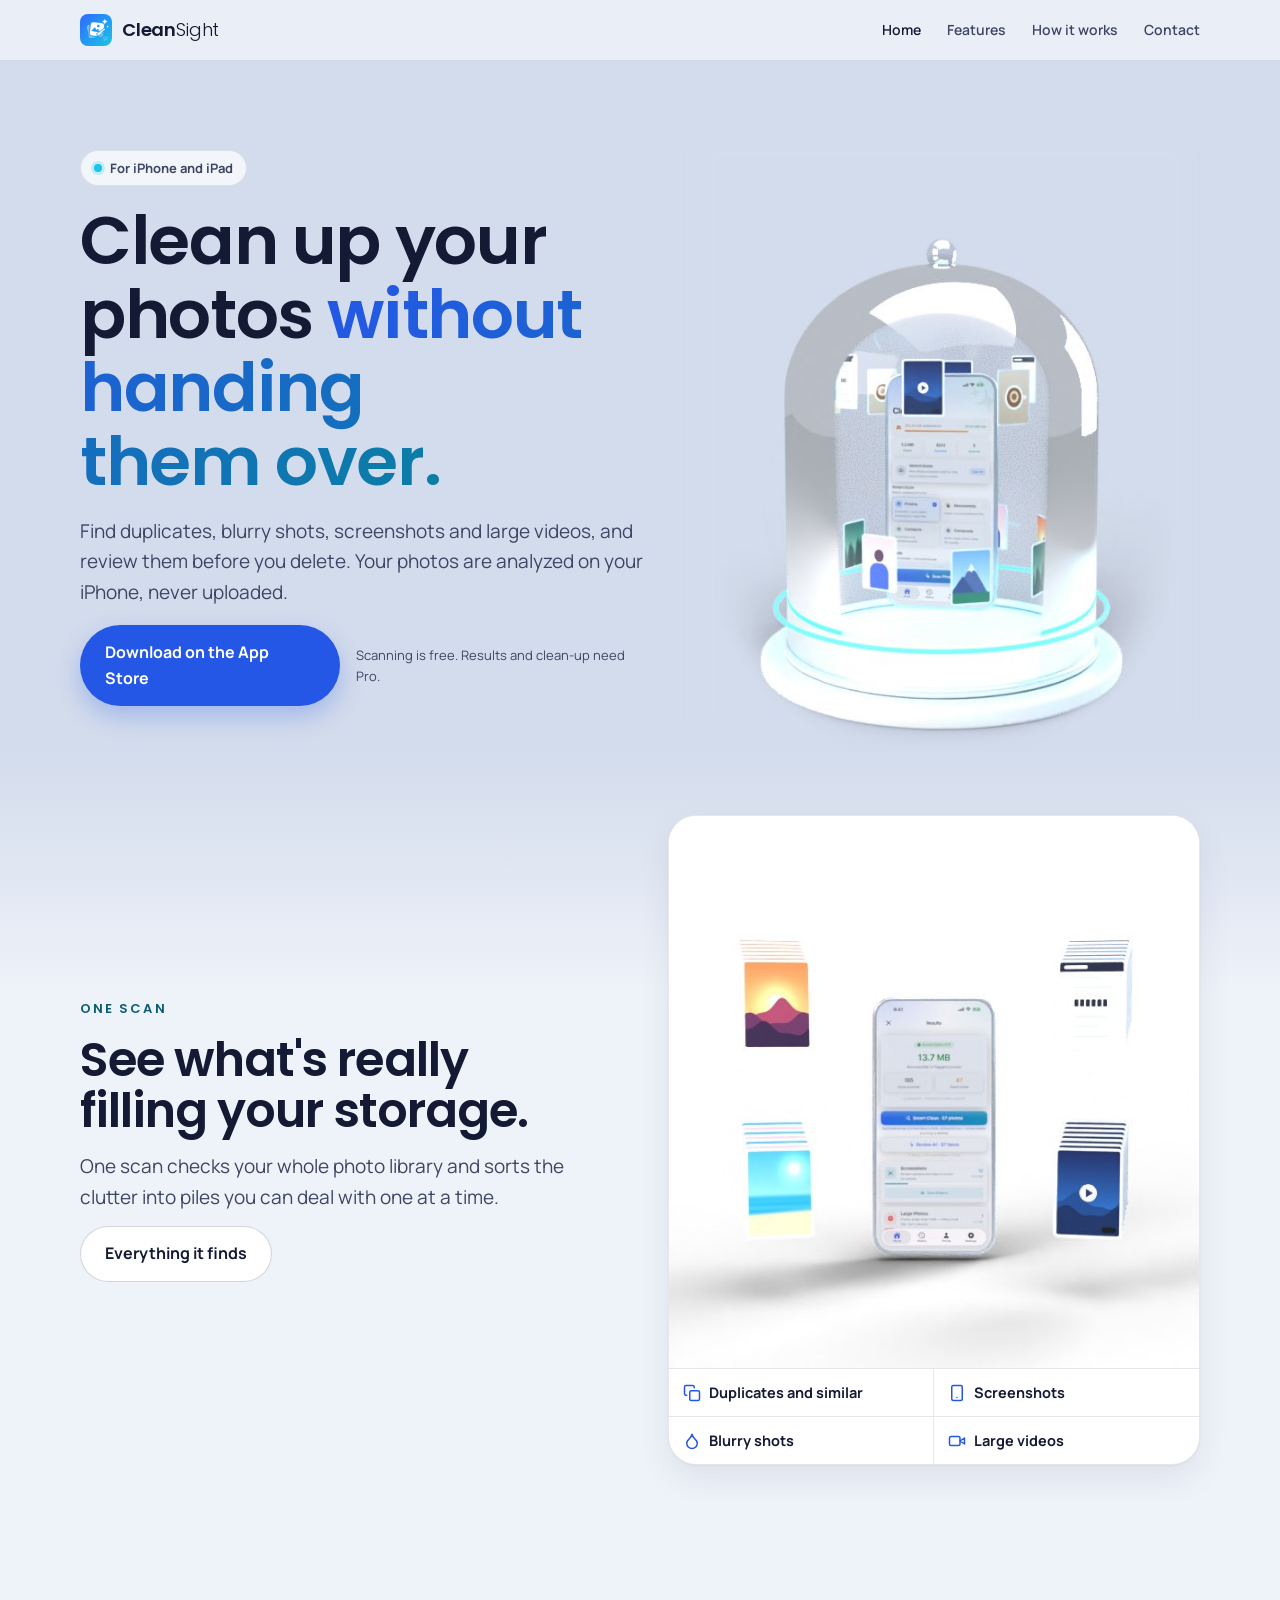
==== commit 84702e5f: "Deploy 7ef825d531d1c9501336e01f1bf14ce1c40a33b7 Saifalhail/cleansight@7ef825d531d1c9501336e01f1bf14c" ====
--- a/index.html
+++ b/index.html
@@ -3,243 +3,188 @@
 <head>
   <meta charset="utf-8">
   <meta name="viewport" content="width=device-width, initial-scale=1, viewport-fit=cover">
-  <meta name="description" content="CleanSight finds duplicates, blurry shots, screenshots and large videos on your iPhone — never on a server — and lets you decide with a swipe. Pay once. Never weekly.">
-  <meta name="theme-color" content="#0B0B1A">
+  <meta name="description" content="Find duplicate and similar photos, blurry shots, screenshots and large videos, then review it all before you delete. Your photos are analyzed on iPhone, never uploaded.">
+  <meta name="theme-color" content="#D3DCEC">
   <meta name="apple-itunes-app" content="app-id=6814124358">
-  <meta property="og:title" content="The honest photo cleaner · CleanSight">
-  <meta property="og:description" content="CleanSight finds duplicates, blurry shots, screenshots and large videos on your iPhone — never on a server — and lets you decide with a swipe. Pay once. Never weekly.">
+  <meta property="og:title" content="Clean up photos, free up storage · CleanSight">
+  <meta property="og:description" content="Find duplicate and similar photos, blurry shots, screenshots and large videos, then review it all before you delete. Your photos are analyzed on iPhone, never uploaded.">
   <meta property="og:image" content="https://cleansight.ai/assets/og.png">
   <meta property="og:type" content="website">
-  <title>The honest photo cleaner · CleanSight</title>
+  <title>Clean up photos, free up storage · CleanSight</title>
   <link rel="icon" href="/assets/favicon.ico">
   <link rel="apple-touch-icon" href="/assets/apple-touch-icon.png">
   <link rel="preconnect" href="https://fonts.googleapis.com">
   <link rel="preconnect" href="https://fonts.gstatic.com" crossorigin>
-  <link href="https://fonts.googleapis.com/css2?family=Poppins:wght@300;500;600&family=Manrope:wght@400;500;600;700;800&display=swap" rel="stylesheet">
+  <link href="https://fonts.googleapis.com/css2?family=Poppins:wght@300;600&family=Manrope:wght@400;600;700&display=swap" rel="stylesheet">
   <link rel="stylesheet" href="/assets/site.css">
+  <link rel="preload" as="image" href="/assets/media/hero.jpg" fetchpriority="high">
 </head>
 <body>
   <div class="aurora" aria-hidden="true"></div>
   <a class="skip" href="#content">Skip to content</a>
   <header class="site-header" id="header">
     <div class="wrap">
-      <a class="brand" href="/" aria-label="CleanSight home"><img src="/assets/mark.png" alt="">Clean<span class="light">Sight</span></a>
-      <nav class="nav" aria-label="Primary"><a href="/" aria-current="page">Story</a><a href="/features/">Features</a><a href="/how-it-works/">How it works</a><a href="/contact/">Contact</a></nav>
+      <a class="brand" href="/" aria-label="CleanSight home"><img src="/assets/mark.png" alt="" width="32" height="32"><span class="wm">Clean<span class="light">Sight</span></span></a>
+      <nav class="nav" aria-label="Primary"><a href="/" aria-current="page">Home</a><a href="/features/">Features</a><a href="/how-it-works/">How it works</a><a href="/contact/">Contact</a></nav>
       <button class="menu-btn" id="menuBtn" aria-label="Open menu" aria-expanded="false" aria-controls="mobileNav"><svg viewBox="0 0 24 24" fill="none" stroke="currentColor" stroke-width="2" stroke-linecap="round"><path d="M4 7h16M4 12h16M4 17h16"/></svg></button>
     </div>
-    <nav class="mobile-nav" id="mobileNav" aria-label="Primary (mobile)"><a href="/" aria-current="page">Story</a><a href="/features/">Features</a><a href="/how-it-works/">How it works</a><a href="/contact/">Contact</a><a href="https://apps.apple.com/app/id6814124358">Download on the App Store</a></nav>
+    <nav class="mobile-nav" id="mobileNav" aria-label="Primary (mobile)"><a href="/" aria-current="page">Home</a><a href="/features/">Features</a><a href="/how-it-works/">How it works</a><a href="/contact/">Contact</a><a href="https://apps.apple.com/app/id6814124358">Download on the App Store</a></nav>
   </header>
   <main id="content" class=""><section class="hero">
   <div class="wrap">
     <div class="hero-copy">
-      <span class="pill"><span class="dot"></span> Now on iPhone &amp; iPad · on-device, always</span>
-      <h1>Your camera roll has a story.<br><span class="grad-text">Most of it is duplicates.</span></h1>
-      <p class="lead">CleanSight reads your library on your iPhone — never on a server — finds the nine near-identical shots of the same latte, the screenshots you forgot, the 2 GB video from 2023, and lets you decide with a swipe.</p>
+      <span class="pill"><span class="dot"></span> For iPhone and iPad</span>
+      <h1>Clean up your photos <span class="grad-text">without handing them over.</span></h1>
+      <p class="lead">Find duplicates, blurry shots, screenshots and large videos, and review them before you delete. Your photos are analyzed on your iPhone, never uploaded.</p>
       <div class="actions">
-        <a class="btn btn-primary" href="https://apps.apple.com/app/id6814124358">Download on the App Store</a>
-        <a class="btn btn-glass" href="/features/">See what it finds</a>
+        <a class="btn btn-primary" id="heroCta" href="https://apps.apple.com/app/id6814124358">Download on the App Store</a>
+        <p class="store-note">Scanning is free. Results and clean-up need Pro.</p>
       </div>
-      <p class="store-note">Free to scan. Pay once, or not at all. Never $8 a week.</p>
     </div>
     <div class="hero-visual">
-      <div class="orb a"></div><div class="orb b"></div>
-      <div class="phone reveal" aria-label="CleanSight scan result preview">
-        <div class="screen">
-          <div class="scan-card">
-            <div class="pill" style="font-size:11px;padding:5px 10px"><span class="dot" style="background:var(--green);box-shadow:0 0 10px var(--green)"></span> Scan complete</div>
-            <div class="big" style="margin-top:10px">3.2 GB</div>
-            <div class="sub">recoverable in 412 flagged photos</div>
-            <div class="stat-grid"><div class="stat"><b>4,490</b>scanned</div><div class="stat"><b>0</b>uploaded</div></div>
-          </div>
-          <div class="cat"><i><svg class="ic" width="15" height="15" viewBox="0 0 24 24" fill="none" stroke="currentColor" stroke-width="2" stroke-linecap="round" stroke-linejoin="round" aria-hidden="true"><rect x="9" y="9" width="13" height="13" rx="2"/><path d="M5 15H4a2 2 0 0 1-2-2V4a2 2 0 0 1 2-2h9a2 2 0 0 1 2 2v1"/></svg></i> Duplicates <b>128</b></div>
-          <div class="cat"><i><svg class="ic" width="15" height="15" viewBox="0 0 24 24" fill="none" stroke="currentColor" stroke-width="2" stroke-linecap="round" stroke-linejoin="round" aria-hidden="true"><rect x="5" y="2" width="14" height="20" rx="2"/><path d="M12 18h.01"/></svg></i> Screenshots <b>187</b></div>
-          <div class="cat"><i><svg class="ic" width="15" height="15" viewBox="0 0 24 24" fill="none" stroke="currentColor" stroke-width="2" stroke-linecap="round" stroke-linejoin="round" aria-hidden="true"><path d="m22 8-6 4 6 4V8z"/><rect x="2" y="6" width="14" height="12" rx="2"/></svg></i> Large videos <b>31</b></div>
-          <div class="cta-fake">✦ Review 412 items</div>
-        </div>
+      <video class="motion hero-loop" muted loop playsinline preload="none" width="576" height="720"
+        poster="/assets/media/hero.jpg" data-src="/assets/media/hero.mp4" data-eager
+        aria-label="An iPhone running CleanSight under a glass bell. Photos circle inside the glass while a ring of light scans them. Nothing passes through the glass."></video>
+    </div>
+  </div>
+</section>
+
+<section id="finds" class="after-stage">
+  <div class="wrap split">
+    <div class="section-head reveal">
+      <span class="chapter">One scan</span>
+      <h2>See what's really filling your storage.</h2>
+      <p class="lead">One scan checks your whole photo library and sorts the clutter into piles you can deal with one at a time.</p>
+      <p><a class="btn btn-glass" href="/features/">Everything it finds</a></p>
+    </div>
+    <div class="stage reveal">
+      <video class="motion piles" muted loop playsinline preload="none" width="576" height="600"
+        poster="/assets/media/piles.jpg" data-src="/assets/media/piles.mp4"
+        aria-label="Photos floating around an iPhone gather into four neat piles: duplicates, blurry shots, screenshots and large videos."></video>
+      <div class="legend">
+        <div><svg class="ic" width="18" height="18" viewBox="0 0 24 24" fill="none" stroke="currentColor" stroke-width="2" stroke-linecap="round" stroke-linejoin="round" aria-hidden="true"><rect x="9" y="9" width="13" height="13" rx="2"/><path d="M5 15H4a2 2 0 0 1-2-2V4a2 2 0 0 1 2-2h9a2 2 0 0 1 2 2v1"/></svg> Duplicates and similar</div>
+        <div><svg class="ic" width="18" height="18" viewBox="0 0 24 24" fill="none" stroke="currentColor" stroke-width="2" stroke-linecap="round" stroke-linejoin="round" aria-hidden="true"><rect x="5" y="2" width="14" height="20" rx="2"/><path d="M12 18h.01"/></svg> Screenshots</div>
+        <div><svg class="ic" width="18" height="18" viewBox="0 0 24 24" fill="none" stroke="currentColor" stroke-width="2" stroke-linecap="round" stroke-linejoin="round" aria-hidden="true"><path d="M12 22a7 7 0 0 0 7-7c0-2-1-3.9-3-5.5s-3.5-4-4-6.5c-.5 2.5-2 4.9-4 6.5C6 11.1 5 13 5 15a7 7 0 0 0 7 7z"/></svg> Blurry shots</div>
+        <div><svg class="ic" width="18" height="18" viewBox="0 0 24 24" fill="none" stroke="currentColor" stroke-width="2" stroke-linecap="round" stroke-linejoin="round" aria-hidden="true"><path d="m22 8-6 4 6 4V8z"/><rect x="2" y="6" width="14" height="12" rx="2"/></svg> Large videos</div>
       </div>
     </div>
   </div>
 </section>
 
-<section id="pileup">
+<section id="swipe" class="below">
   <div class="wrap">
-    <div class="section-head reveal">
-      <span class="chapter">Chapter 1 — The pile-up</span>
-      <h2>Nobody decides to have 4,000 photos. It just happens.</h2>
-      <p class="lead">Every week your library grows by a few hundred photos you will never look at again — and a couple you would hate to lose. The problem isn't the size. It's that you can't tell the two apart.</p>
-    </div>
-    <div class="pile reveal" aria-hidden="true">
-      <div class="card" style="--rot:-14deg;--y:18px">☕<small>09:41</small></div>
-      <div class="card" style="--rot:-7deg;--y:10px">☕<small>09:41</small></div>
-      <div class="card" style="--rot:0deg;--y:0">☕<small>09:42</small></div>
-      <div class="card" style="--rot:8deg;--y:-8px">☕<small>09:42</small></div>
-      <div class="card" style="--rot:15deg;--y:-16px">☕<small>09:42</small></div>
-    </div>
-    <div class="facts">
-      <div class="fact glass reveal"><div class="n">+340</div><p>photos a week for the average phone. Most are bursts, retakes and screenshots.</p></div>
-      <div class="fact glass reveal"><div class="n">53%</div><p>of people only delete photos when the phone forces them to — the "storage full" panic.</p></div>
-      <div class="fact glass reveal"><div class="n">30 days</div><p>deleted photos still sit in Recently Deleted, still taking space. Most cleaners don't tell you.</p></div>
-    </div>
-  </div>
-</section>
-
-<section id="honest">
-  <div class="wrap">
-    <div class="section-head reveal">
-      <span class="chapter">Chapter 2 — The honest cleaner</span>
-      <h2>Other cleaners sell you the mess. <span class="grad-text">We just clean it.</span></h2>
-      <p class="lead">The top "cleaner" apps charge $7.99 a week, show fake "danger" warnings, and claim to free space the moment you tap delete. CleanSight was built as the opposite of that.</p>
-    </div>
-    <div class="compare">
-      <div class="col glass them reveal">
-        <div class="price-tag">The usual cleaner</div>
-        <h3>$7.99 / week</h3>
-        <ul>
-          <li>Uploads your photos to "analyse" them</li>
-          <li>"Your phone is at risk!" popups</li>
-          <li>Claims space is freed instantly</li>
-          <li>Deletes before you've looked</li>
-          <li>$416 a year if you forget to cancel</li>
-        </ul>
+    <div class="swipe-row">
+      <div class="stage reveal">
+        <video class="motion swipe" muted loop playsinline preload="none" width="480" height="480"
+          poster="/assets/media/swipe.jpg" data-src="/assets/media/swipe.mp4"
+          aria-label="A deck of photos. One card slides right to keep, the next slides left to delete."></video>
       </div>
-      <div class="col glass us reveal">
-        <div class="price-tag">CleanSight</div>
-        <h3>$49.99 once — or $4.99 a month</h3>
-        <ul>
-          <li>Every photo is analysed on your iPhone. Your photos are never uploaded.</li>
-          <li>No warnings, no countdowns, no red screens</li>
-          <li>Shows "moved to Recently Deleted" and how to finish</li>
-          <li>You review every group before anything goes</li>
-          <li>Free to scan. Cancel in one tap. Never weekly.</li>
+      <div class="section-head reveal" style="margin-bottom:0">
+        <span class="chapter">You decide</span>
+        <h2>Swipe to keep or delete.</h2>
+        <ul class="checks">
+          <li><svg class="ic" width="18" height="18" viewBox="0 0 24 24" fill="none" stroke="currentColor" stroke-width="2" stroke-linecap="round" stroke-linejoin="round" aria-hidden="true"><path d="M20 6 9 17l-5-5"/></svg> You review everything before it goes. Tap any photo to preview it full-size.</li>
+          <li><svg class="ic" width="18" height="18" viewBox="0 0 24 24" fill="none" stroke="currentColor" stroke-width="2" stroke-linecap="round" stroke-linejoin="round" aria-hidden="true"><path d="M20 6 9 17l-5-5"/></svg> Removed photos move to Recently Deleted, where iOS holds them for 30 days.</li>
         </ul>
       </div>
     </div>
   </div>
 </section>
 
-<section id="swipe">
+<section id="privacy" class="below">
   <div class="wrap">
-    <div class="demo">
-      <div class="section-head reveal" style="margin-bottom:0">
-        <span class="chapter">Chapter 3 — The swipe</span>
-        <h2>Decide in seconds. Try it.</h2>
-        <p class="lead">Swipe left to remove, right to keep. CleanSight already picked the sharpest shot of each group — you're just confirming. Nothing is deleted until you review the batch.</p>
-        <p class="faint" style="font-size:14px">The ☁︎ mark means the original is in iCloud and only a preview is on the phone — we show it everywhere so you always know what a delete actually frees.</p>
+    <div class="section-head reveal">
+      <span class="chapter">Privacy</span>
+      <h2>Your photos never leave your iPhone.</h2>
+      <p class="lead">There is no CleanSight account and no photo upload. This is what stays on the device, and the little that does not.</p>
+    </div>
+    <div class="ledger2">
+      <div class="col glass reveal">
+        <span class="chapter">Stays on your iPhone</span>
+        <ul>
+          <li><svg class="ic" width="18" height="18" viewBox="0 0 24 24" fill="none" stroke="currentColor" stroke-width="2" stroke-linecap="round" stroke-linejoin="round" aria-hidden="true"><rect x="3" y="3" width="18" height="18" rx="2"/><circle cx="9" cy="9" r="2"/><path d="m21 15-5-5L5 21"/></svg> Your photos and videos</li>
+          <li><svg class="ic" width="18" height="18" viewBox="0 0 24 24" fill="none" stroke="currentColor" stroke-width="2" stroke-linecap="round" stroke-linejoin="round" aria-hidden="true"><circle cx="11" cy="11" r="8"/><path d="m21 21-4.3-4.3"/></svg> Text read by Privacy Scan</li>
+          <li><svg class="ic" width="18" height="18" viewBox="0 0 24 24" fill="none" stroke="currentColor" stroke-width="2" stroke-linecap="round" stroke-linejoin="round" aria-hidden="true"><rect x="3" y="11" width="18" height="11" rx="2"/><path d="M7 11V7a5 5 0 0 1 10 0v4"/></svg> Everything in the Vault</li>
+        </ul>
       </div>
-      <div>
-        <div class="deck reveal" id="deck" aria-label="Interactive swipe demo">
-          <div class="swipe-card back" data-emoji="🌅"><span>🌅</span><span class="cloud">☁︎</span><div class="meta"><span>IMG_2041 · 4.1 MB</span><span>Sunset · similar ×3</span></div></div>
-          <div class="swipe-card" id="topCard"><span class="tag del">REMOVE</span><span class="tag keep">KEEP</span><span class="face">☕</span><span class="cloud">📱</span><div class="meta"><span>IMG_2040 · 3.6 MB</span><span>Near-duplicate</span></div></div>
-        </div>
-        <div class="deck-hint"><b>← Remove</b><span>drag or use the buttons</span><b>Keep →</b></div>
-        <div class="deck-actions"><button class="del" id="btnDel" aria-label="Remove">✕</button><button class="keep" id="btnKeep" aria-label="Keep">✓</button></div>
-        <div class="deck-stats"><span class="pill" id="statKept">0 kept</span><span class="pill" id="statRemoved">0 removed</span><span class="pill" id="statSaved">0 MB reclaimable</span></div>
+      <div class="col glass leaves reveal">
+        <span class="chapter" style="color:var(--ink3)">Leaves your iPhone</span>
+        <ul>
+          <li><svg class="ic" width="18" height="18" viewBox="0 0 24 24" fill="none" stroke="currentColor" stroke-width="2" stroke-linecap="round" stroke-linejoin="round" aria-hidden="true"><path d="m22 7-8.5 8.5-5-5L2 17"/><path d="M16 7h6v6"/></svg> Usage statistics</li>
+          <li><svg class="ic" width="18" height="18" viewBox="0 0 24 24" fill="none" stroke="currentColor" stroke-width="2" stroke-linecap="round" stroke-linejoin="round" aria-hidden="true"><path d="m21.7 18-8-14a2 2 0 0 0-3.4 0l-8 14A2 2 0 0 0 4 21h16a2 2 0 0 0 1.7-3z"/><path d="M12 9v4M12 17h.01"/></svg> Crash reports</li>
+          <li><svg class="ic" width="18" height="18" viewBox="0 0 24 24" fill="none" stroke="currentColor" stroke-width="2" stroke-linecap="round" stroke-linejoin="round" aria-hidden="true"><path d="M4 2h16v20l-3-2-2 2-3-2-3 2-2-2-3 2V2z"/><path d="M8 8h8M8 12h8M8 16h5"/></svg> Purchase data</li>
+        </ul>
       </div>
     </div>
+    <p class="fine reveal" style="margin-top:14px">The <a href="/privacy/">privacy policy</a> has the full list. <a href="/how-it-works/">How it works</a> walks through each step.</p>
   </div>
 </section>
 
-<section id="finds">
-  <div class="wrap">
+<section id="privacy-scan" class="below">
+  <div class="wrap split flip">
     <div class="section-head reveal">
-      <span class="chapter">Chapter 4 — What it finds</span>
-      <h2>Every kind of clutter. One honest list.</h2>
-      <p class="lead">Apple's own Duplicates album only catches exact copies. CleanSight groups near-duplicates — different angle, lighting, filter — and picks the keeper for you.</p>
+      <span class="chapter">Privacy Scan</span>
+      <h2>Find photos with private details.</h2>
+      <p class="lead">Privacy Scan suggests photos that may show IDs, cards, passwords or verification codes. You decide what stays and what goes to the Vault, behind Face ID.</p>
+      <p class="fine">It reads English text only, and it can miss items or flag ordinary photos.</p>
     </div>
-    <div class="grid">
-      <div class="feature glass reveal"><div class="icon"><svg class="ic" width="20" height="20" viewBox="0 0 24 24" fill="none" stroke="currentColor" stroke-width="2" stroke-linecap="round" stroke-linejoin="round" aria-hidden="true"><rect x="9" y="9" width="13" height="13" rx="2"/><path d="M5 15H4a2 2 0 0 1-2-2V4a2 2 0 0 1 2-2h9a2 2 0 0 1 2 2v1"/></svg></div><h3>Duplicates &amp; similar</h3><p>Finds the near-identical shots Apple can't. Best shot auto-picked.</p></div>
-      <div class="feature glass reveal"><div class="icon"><svg class="ic" width="20" height="20" viewBox="0 0 24 24" fill="none" stroke="currentColor" stroke-width="2" stroke-linecap="round" stroke-linejoin="round" aria-hidden="true"><path d="M12 22a7 7 0 0 0 7-7c0-2-1-3.9-3-5.5s-3.5-4-4-6.5c-.5 2.5-2 4.9-4 6.5C6 11.1 5 13 5 15a7 7 0 0 0 7 7z"/></svg></div><h3>Blurry &amp; dark</h3><p>Blurry, dark and accidental shots, with an adjustable sensitivity.</p></div>
-      <div class="feature glass reveal"><div class="icon"><svg class="ic" width="20" height="20" viewBox="0 0 24 24" fill="none" stroke="currentColor" stroke-width="2" stroke-linecap="round" stroke-linejoin="round" aria-hidden="true"><rect x="5" y="2" width="14" height="20" rx="2"/><path d="M12 18h.01"/></svg></div><h3>Screenshots &amp; recordings</h3><p>Sorted into codes, tickets, receipts and more, each with an expiry — the done ones surface first.</p></div>
-      <div class="feature glass reveal"><div class="icon"><svg class="ic" width="20" height="20" viewBox="0 0 24 24" fill="none" stroke="currentColor" stroke-width="2" stroke-linecap="round" stroke-linejoin="round" aria-hidden="true"><path d="m22 8-6 4 6 4V8z"/><rect x="2" y="6" width="14" height="12" rx="2"/></svg></div><h3>Large videos</h3><p>Compress, preview the result, then keep or replace the original.</p></div>
-      <div class="feature glass reveal"><div class="icon"><svg class="ic" width="20" height="20" viewBox="0 0 24 24" fill="none" stroke="currentColor" stroke-width="2" stroke-linecap="round" stroke-linejoin="round" aria-hidden="true"><path d="m12 3 1.9 5.8a2 2 0 0 0 1.3 1.3L21 12l-5.8 1.9a2 2 0 0 0-1.3 1.3L12 21l-1.9-5.8a2 2 0 0 0-1.3-1.3L3 12l5.8-1.9a2 2 0 0 0 1.3-1.3L12 3z"/></svg></div><h3>Live Photos &amp; bursts</h3><p>Turn Live Photos into stills; keep the best frame of every burst.</p></div>
-      <div class="feature glass reveal"><div class="icon"><svg class="ic" width="20" height="20" viewBox="0 0 24 24" fill="none" stroke="currentColor" stroke-width="2" stroke-linecap="round" stroke-linejoin="round" aria-hidden="true"><rect x="3" y="4" width="18" height="18" rx="2"/><path d="M16 2v4M8 2v4M3 10h18"/></svg></div><h3>Month by month</h3><p>Work through your library one month at a time and watch the completion climb.</p></div>
-    </div>
-    <p style="margin-top:18px"><a class="btn btn-glass" href="/features/">All fourteen, explained →</a></p>
+    <div class="shot reveal"><img src="/assets/media/shot-privacy.jpg" width="600" height="1304" loading="lazy" decoding="async" alt="CleanSight's Privacy Scan screen: Review what's personal, with a Start Privacy Scan button."></div>
   </div>
 </section>
 
-<section id="privacy">
-  <div class="wrap">
-    <div class="demo">
-      <div class="section-head reveal" style="margin-bottom:0">
-        <span class="chapter">Chapter 5 — The things you'd rather not have in there</span>
-        <h2>Privacy Scan finds the screenshot of your passport.</h2>
-        <p class="lead">On-device text recognition looks for ID cards, payment cards, passwords and one-time codes hiding in your photos. Move them to a Face ID vault, or delete them. Nothing is sent anywhere — the scan happens entirely on the phone.</p>
-      </div>
-      <div class="ocr glass reveal">
-        <div class="scanline"></div>
-        <div class="week">Screenshot · 14 Feb</div>
-        <div class="line"></div><div class="line short"></div>
-        <div class="code">482 619</div>
-        <div class="line short"></div>
-        <div class="found"><svg class="ic" width="14" height="14" viewBox="0 0 24 24" fill="none" stroke="currentColor" stroke-width="2" stroke-linecap="round" stroke-linejoin="round" aria-hidden="true"><path d="m21.7 18-8-14a2 2 0 0 0-3.4 0l-8 14A2 2 0 0 0 4 21h16a2 2 0 0 0 1.7-3z"/><path d="M12 9v4M12 17h.01"/></svg> Verification code found</div>
-        <div style="display:flex;gap:8px;margin-top:16px"><span class="pill"><svg class="ic" width="14" height="14" viewBox="0 0 24 24" fill="none" stroke="currentColor" stroke-width="2" stroke-linecap="round" stroke-linejoin="round" aria-hidden="true"><rect x="3" y="11" width="18" height="11" rx="2"/><path d="M7 11V7a5 5 0 0 1 10 0v4"/></svg> Move to Vault</span><span class="pill"><svg class="ic" width="14" height="14" viewBox="0 0 24 24" fill="none" stroke="currentColor" stroke-width="2" stroke-linecap="round" stroke-linejoin="round" aria-hidden="true"><path d="M3 6h18M8 6V4a1 1 0 0 1 1-1h6a1 1 0 0 1 1 1v2M19 6l-1 14a2 2 0 0 1-2 2H8a2 2 0 0 1-2-2L5 6"/></svg> Delete</span></div>
-      </div>
+<section id="watch" class="below">
+  <div class="wrap split">
+    <div class="section-head reveal">
+      <span class="chapter">Watch Mode</span>
+      <h2>Stay clean without rescanning.</h2>
+      <p class="lead">Turn on Watch Mode and each night's new photos are checked on the device. You get one short review a week. It only suggests: nothing leaves Photos until you approve it.</p>
     </div>
+    <div class="shot reveal"><img src="/assets/media/shot-watch.jpg" width="600" height="1304" loading="lazy" decoding="async" alt="CleanSight's Watch Mode screen: Stay clean without rescanning, with a Turn on Watch Mode button."></div>
   </div>
 </section>
 
-<section id="ledger">
+<section id="pricing" class="below">
   <div class="wrap">
-    <div class="demo">
-      <div class="ledger glass reveal">
-        <div class="week">This week · your library</div>
-        <div class="row up"><span>New photos</span><b>+340</b></div>
-        <div class="row up"><span>New screenshots</span><b>+62</b></div>
-        <div class="row up"><span>Added to storage</span><b>+1.4 GB</b></div>
-        <div class="row ok"><span>Cleaned by you</span><b>−2.1 GB</b></div>
-        <div class="row"><span>Storage full in</span><b>~7 weeks</b></div>
-      </div>
-      <div class="section-head reveal" style="margin-bottom:0">
-        <span class="chapter">Chapter 6 — It comes back</span>
-        <h2>A clean library doesn't stay clean. So the phone keeps watch.</h2>
-        <p class="lead">Turn on Watch Mode and each night's new photos are checked on the phone — duplicates, blur, screenshots that have expired. One short review a week, a two-minute swipe. It only suggests; nothing is removed until you say so. And the ledger still tells you how fast storage is filling up, so you know before your phone does.</p>
-      </div>
+    <div class="section-head reveal">
+      <span class="chapter">Pricing</span>
+      <h2>Scan free. Clean up with Pro.</h2>
+      <p class="lead">Scanning costs nothing. Opening the results and every clean-up action need Pro, on whichever plan suits you.</p>
     </div>
+    <div class="plans">
+      <div class="plan glass reveal"><span class="name">Monthly</span><div class="price">$4.99 <small>a month</small></div><p>Clear the backlog, then cancel whenever you like.</p></div>
+      <div class="plan glass reveal"><span class="name">Annual</span><div class="price">$39.99 <small>a year</small></div><p>Includes a 3-day free trial for eligible new subscribers.</p></div>
+      <div class="plan glass reveal"><span class="name">Lifetime</span><div class="price">$49.99 <small>once</small></div><p>One payment. No subscription.</p></div>
+    </div>
+    <p class="fine reveal" style="margin-top:14px">US prices. The App Store shows the price in your currency before you buy. Subscriptions renew until you cancel in your Apple account settings.</p>
   </div>
 </section>
 
-<section id="pricing">
-  <div class="wrap">
-    <div class="section-head reveal">
-      <span class="chapter">Chapter 7 — The price</span>
-      <h2>Pay once. Or pay a little. Never weekly.</h2>
-      <p class="lead">Scanning is free forever. Pro unlocks cleaning, compression and the vault. Prices are shown in the app before you buy; subscriptions cancel from your Apple account in one tap.</p>
-    </div>
-    <div class="plans">
-      <div class="plan glass lead reveal"><span class="badge">Most honest</span><div class="price">$49.99 <small>once</small></div><p>Lifetime. Buy it, own it. Photo cleanup is a job you finish — so we don't charge you forever for it.</p></div>
-      <div class="plan glass reveal"><div class="price">$39.99 <small>/ year</small></div><p>Annual, with a free trial where eligible. Best if you like the weekly ledger keeping watch.</p></div>
-      <div class="plan glass reveal"><div class="price">$4.99 <small>/ month</small></div><p>Monthly. Clean the backlog, cancel, come back when the pile is tall again. No hard feelings.</p></div>
-    </div>
-    <div class="never glass reveal"><span class="never-ic"><svg class="ic" width="22" height="22" viewBox="0 0 24 24" fill="none" stroke="currentColor" stroke-width="2" stroke-linecap="round" stroke-linejoin="round" aria-hidden="true"><circle cx="12" cy="12" r="10"/><path d="m4.9 4.9 14.2 14.2"/></svg></span><span><b>No weekly plan.</b> 74% of cleaner apps charge by the week. It's the pattern regulators are now chasing, and it's the opposite of honest.</span></div>
-  </div>
-</section>
-
-<section id="faq">
+<section id="faq" class="below">
   <div class="wrap">
     <div class="section-head reveal"><span class="chapter">Questions</span><h2>Straight answers.</h2></div>
-    <details><summary>Do my photos leave my phone?</summary><p>No. Duplicate detection, blur detection, reading the text in screenshots — everything runs on your device. CleanSight has no photo server and no account. Only anonymous usage and crash diagnostics are sent, plus your purchase receipt — never a photo.</p></details>
-    <details><summary>Does deleting actually free space?</summary><p>Not immediately, on any app. iOS keeps deleted photos in <em>Recently Deleted</em> for 30 days. CleanSight reports "moved to Recently Deleted" honestly and shows you how to empty it in Photos when you're ready.</p></details>
-    <details><summary>What about photos in iCloud?</summary><p>With "Optimize iPhone Storage" on, many originals live in iCloud with only a preview on the phone. CleanSight marks every one with a ☁︎ so you know: deleting removes it from iCloud too, and playing or compressing it needs a download first — which the app does for you, with progress.</p></details>
-    <details><summary>Can it delete something I wanted?</summary><p>Not without you. Every group is reviewed, every batch is confirmed, and there's an undo. Apple keeps a 30-day safety net on top.</p></details>
-    <details><summary>Why no weekly plan?</summary><p>Because weekly pricing exists to make a $416-a-year bill look like $8. We'd rather you buy it once.</p></details>
+    <details><summary>Do my photos leave my phone?</summary><p>No. Finding duplicates, spotting blur and reading the text in screenshots all happen on your iPhone, and there is no CleanSight account. Usage statistics, crash reports and purchase data are sent, as the <a href="/privacy/">privacy policy</a> describes. A photo never is.</p></details>
+    <details><summary>What is free and what needs Pro?</summary><p>Scanning is free. Opening what a scan found, and every action that removes or rewrites something, needs Pro.</p></details>
+    <details><summary>Does deleting free up space straight away?</summary><p>Not on any app. iOS keeps deleted photos in Recently Deleted for 30 days, and CleanSight says so instead of claiming the space is already free.</p></details>
+    <details><summary>Can it delete something I wanted to keep?</summary><p>Not without you. Bulk deletion always has a review step, and iOS holds removed photos in Recently Deleted for 30 days.</p></details>
+    <details><summary>What about photos stored in iCloud?</summary><p>CleanSight marks which originals are in iCloud and which are on the device, so you know what a delete affects.</p></details>
   </div>
 </section>
 
 <section class="closing" id="download">
   <div class="wrap">
-    <span class="chapter reveal">The ending</span>
-    <h2 class="reveal">Make room for what matters.</h2>
-    <p class="lead reveal" style="text-align:center">CleanSight is on the App Store for iPhone and iPad. Scan your library free and see what it finds.</p>
-    <p class="reveal"><a class="btn btn-primary" href="https://apps.apple.com/app/id6814124358">Download on the App Store</a></p>
-    <p class="store-note reveal">iPhone &amp; iPad · iOS 18 or later · Free to scan</p>
+    <h2 class="reveal">Reclaim your photo storage.</h2>
+    <p class="lead reveal" style="text-align:center">CleanSight is on the App Store for iPhone and iPad.</p>
+    <p class="reveal"><a class="btn btn-primary" id="closeCta" href="https://apps.apple.com/app/id6814124358">Download on the App Store</a></p>
+    <p class="store-note reveal">iOS 18 or later · Scanning is free</p>
   </div>
 </section>
+
+<div class="sticky-cta" id="stickyCta"><a class="btn btn-primary" href="https://apps.apple.com/app/id6814124358" tabindex="-1">Download on the App Store</a></div>
 </main>
   <footer>
     <div class="wrap">
       <div>
-        <a class="brand" href="/"><img src="/assets/mark.png" alt="">Clean<span class="light">Sight</span></a>
+        <a class="brand" href="/"><img src="/assets/mark.png" alt="" width="32" height="32"><span class="wm">Clean<span class="light">Sight</span></span></a>
         <p style="margin-top:10px;max-width:52ch">Photo analysis stays on your device. Limited usage, diagnostic and purchase information is processed as described in our privacy policy.</p>
         <p style="margin-top:14px">© 2026 BITESIGHT LTD · 5 Brayford Square, London, E1 0SG, United Kingdom</p>
       </div>
--- a/assets/site.css
+++ b/assets/site.css
@@ -1,233 +1,220 @@
 /* CleanSight — cleansight.ai
-   Mobile-first. Brand: navy ground, blue→cyan accent, glass cards.
-   Matches the iOS design system (DSColors / DSGlass). */
+   Mobile-first. One light "glass studio" look across every page:
+   ice ground, white surfaces, navy ink, blue action, cyan as light only.
+   Performance rules: no backdrop-filter on content cards, motion is
+   transform/opacity only, media is lazy and paused off screen. */
 :root{
-  --bg:#0B0B1A;--bg2:#101226;--surface:rgba(255,255,255,.05);--surface2:rgba(255,255,255,.08);
-  --line:rgba(255,255,255,.10);--line2:rgba(255,255,255,.18);
-  --ink:#FFFFFF;--ink2:#B8BDD2;--ink3:#7E859E;
-  --blue:#2F6BFF;--blue2:#5B8DFF;--cyan:#19C6E6;--green:#00E676;--amber:#FFB800;--red:#FF5252;
-  --grad:linear-gradient(120deg,#2F6BFF,#19C6E6);
+  --bg:#EEF2F9;--stage:#D3DCEC;--surface:#FFFFFF;--surface2:#F6F8FC;
+  --line:rgba(20,26,51,.10);--line2:rgba(20,26,51,.18);
+  --ink:#141A33;--ink2:#3D4563;--ink3:#56607D;
+  --blue:#2457E6;--blue-dk:#1B45BF;--cyan:#19C6E6;--cyan-ink:#0B5C73;
+  --green:#0B7A43;--red:#B4232A;--amber:#8A5A00;
+  --grad:linear-gradient(120deg,#2457E6,#0A7EA4);
+  --shadow:0 1px 2px rgba(20,26,51,.05),0 14px 34px rgba(20,26,51,.07);
   --r:20px;--r2:28px;--r3:999px;
   --font:"Manrope",-apple-system,BlinkMacSystemFont,"SF Pro Text",system-ui,sans-serif;
   --display:"Poppins",-apple-system,BlinkMacSystemFont,"SF Pro Display",system-ui,sans-serif;
-  color-scheme:dark;
+  color-scheme:light;
 }
-*{box-sizing:border-box}html{scroll-behavior:smooth;-webkit-text-size-adjust:100%}
+*{box-sizing:border-box}html{-webkit-text-size-adjust:100%}
 body{margin:0;background:var(--bg);color:var(--ink);font-family:var(--font);line-height:1.6;-webkit-font-smoothing:antialiased;overflow-x:hidden}
-img{max-width:100%;display:block}a{color:inherit}
-h1,h2,h3,.display{font-family:var(--display);letter-spacing:-.02em;line-height:1.05;margin:0}
-h1{font-size:clamp(38px,9vw,84px);font-weight:600}
-h2{font-size:clamp(30px,6.5vw,58px);font-weight:600}
-h3{font-size:clamp(20px,4.6vw,26px);font-weight:600}
+img,video{max-width:100%;display:block}a{color:inherit}
+h1,h2,h3,.display{font-family:var(--display);letter-spacing:-.02em;line-height:1.08;margin:0;text-wrap:balance}
+h1{font-size:clamp(34px,8.4vw,68px);font-weight:600}
+h2{font-size:clamp(28px,6vw,48px);font-weight:600}
+h3{font-size:clamp(19px,4.4vw,24px);font-weight:600}
 p{margin:0}
 .muted{color:var(--ink2)}.faint{color:var(--ink3)}
 .grad-text{background:var(--grad);-webkit-background-clip:text;background-clip:text;color:transparent}
 .wrap{width:min(100% - 40px,1120px);margin-inline:auto}
-.skip{position:absolute;left:-9999px;top:8px;background:#fff;color:#000;padding:10px;z-index:50;border-radius:8px}.skip:focus{left:8px}
-
-/* aurora ground — same idea as the app's header chrome */
-.aurora{position:fixed;inset:0;z-index:-1;background:
-  radial-gradient(60vw 45vh at 15% -10%,rgba(47,107,255,.28),transparent 60%),
-  radial-gradient(50vw 40vh at 95% 5%,rgba(25,198,230,.18),transparent 60%),
-  radial-gradient(70vw 50vh at 50% 110%,rgba(47,107,255,.14),transparent 60%),
-  var(--bg)}
-
-/* glass */
-.glass{background:var(--surface);border:1px solid var(--line);border-radius:var(--r);backdrop-filter:blur(18px);-webkit-backdrop-filter:blur(18px);box-shadow:0 12px 40px rgba(0,0,0,.25),inset 0 1px 0 rgba(255,255,255,.08)}
-.glass.strong{background:var(--surface2);border-color:var(--line2)}
-.pill{display:inline-flex;align-items:center;gap:8px;padding:8px 14px;border-radius:var(--r3);font-size:13px;font-weight:700;background:var(--surface);border:1px solid var(--line);color:var(--ink2)}
-.pill .dot{width:8px;height:8px;border-radius:50%;background:var(--cyan);box-shadow:0 0 12px var(--cyan)}
+.skip{position:absolute;left:-9999px;top:8px;background:var(--ink);color:#fff;padding:10px;z-index:50;border-radius:8px}.skip:focus{left:8px}
+:focus-visible{outline:3px solid var(--blue);outline-offset:3px;border-radius:6px}
+
+/* the old fixed aurora layer is kept in the markup; here it is a still, cheap wash */
+.aurora{position:absolute;inset:0 0 auto 0;height:560px;z-index:-1;background:linear-gradient(180deg,var(--stage),var(--bg))}
+
+/* surfaces */
+.glass{background:var(--surface);border:1px solid var(--line);border-radius:var(--r);box-shadow:var(--shadow)}
+.glass.strong{border-color:var(--line2)}
+.pill{display:inline-flex;align-items:center;gap:8px;padding:7px 13px;border-radius:var(--r3);font-size:13px;font-weight:700;background:rgba(255,255,255,.7);border:1px solid var(--line);color:var(--ink2)}
+.pill .dot{width:8px;height:8px;border-radius:50%;background:var(--cyan);box-shadow:0 0 0 3px rgba(25,198,230,.22)}
 
 /* buttons */
-.btn{display:inline-flex;align-items:center;justify-content:center;gap:10px;min-height:52px;padding:14px 22px;border-radius:16px;font-weight:700;font-size:16px;text-decoration:none;border:1px solid transparent;transition:transform .15s ease,box-shadow .15s ease,background .15s ease;cursor:pointer;font-family:var(--font)}
+.btn{display:inline-flex;align-items:center;justify-content:center;gap:10px;min-height:52px;padding:14px 24px;border-radius:var(--r3);font-weight:700;font-size:16px;text-decoration:none;border:1px solid transparent;transition:transform .15s ease,background .15s ease,box-shadow .15s ease;cursor:pointer;font-family:var(--font)}
 .btn:active{transform:scale(.97)}
-.btn-primary{color:#fff;background:var(--grad);box-shadow:0 10px 30px rgba(47,107,255,.35),inset 0 1px 0 rgba(255,255,255,.35)}
-.btn-primary:hover{box-shadow:0 14px 40px rgba(47,107,255,.5)}
-.btn-glass{color:var(--ink);background:var(--surface);border-color:var(--line2);backdrop-filter:blur(12px)}
+.btn-primary{color:#fff;background:var(--blue);box-shadow:0 10px 24px rgba(36,87,230,.28)}
+.btn-primary:hover{background:var(--blue-dk)}
+.btn-glass{color:var(--ink);background:var(--surface);border-color:var(--line2)}
 .btn-glass:hover{background:var(--surface2)}
 .btn-block{width:100%}
 
 /* header */
-.site-header{position:sticky;top:0;z-index:20;backdrop-filter:blur(20px);-webkit-backdrop-filter:blur(20px);background:rgba(11,11,26,.55);border-bottom:1px solid var(--line)}
-.site-header .wrap{display:flex;align-items:center;justify-content:space-between;height:64px;gap:16px}
-.brand{display:flex;align-items:center;gap:10px;text-decoration:none;font-family:var(--display);font-weight:600;font-size:18px;letter-spacing:-.01em}
-.brand img{width:34px;height:34px;border-radius:9px}
+.site-header{position:sticky;top:0;z-index:20;background:rgba(238,242,249,.86);-webkit-backdrop-filter:blur(14px);backdrop-filter:blur(14px);border-bottom:1px solid var(--line)}
+.site-header .wrap{display:flex;align-items:center;justify-content:space-between;height:60px;gap:16px}
+.brand{display:flex;align-items:center;gap:10px;text-decoration:none;font-family:var(--display);font-weight:600;font-size:18px;letter-spacing:-.01em;color:var(--ink)}
+.brand img{width:32px;height:32px;border-radius:8px}
 .brand .light{font-weight:300}
-.nav{display:none;gap:26px}
+.brand .wm{display:inline-block}
+.nav{display:none;gap:26px;align-items:center}
 .nav a{text-decoration:none;color:var(--ink2);font-weight:600;font-size:14px}
 .nav a:hover,.nav a[aria-current=page]{color:var(--ink)}
 .menu-btn{display:inline-flex;align-items:center;justify-content:center;width:44px;height:44px;border-radius:12px;border:1px solid var(--line);background:var(--surface);color:var(--ink)}
 .menu-btn svg{width:22px;height:22px}
-.mobile-nav{display:none;flex-direction:column;gap:6px;padding:12px 20px 18px;border-top:1px solid var(--line);background:rgba(11,11,26,.85)}
+.mobile-nav{display:none;flex-direction:column;gap:4px;padding:10px 20px 16px;border-top:1px solid var(--line);background:var(--bg)}
 .mobile-nav a{padding:12px 14px;border-radius:12px;text-decoration:none;font-weight:600;color:var(--ink2)}
 .mobile-nav a[aria-current=page],.mobile-nav a:hover{background:var(--surface);color:var(--ink)}
 .site-header.open .mobile-nav{display:flex}
 @media(min-width:860px){.nav{display:flex}.menu-btn{display:none}.site-header.open .mobile-nav{display:none}}
 
 /* sections */
-section{padding:72px 0}
-.section-head{display:flex;flex-direction:column;gap:14px;margin-bottom:34px}
-.chapter{font-family:var(--display);font-weight:600;font-size:13px;letter-spacing:.18em;text-transform:uppercase;color:var(--cyan)}
-.lead{font-size:clamp(17px,2.6vw,20px);color:var(--ink2);max-width:60ch}
+section{padding:64px 0}
+.section-head{display:flex;flex-direction:column;gap:14px;margin-bottom:28px}
+.section-head .pill{align-self:flex-start}
+.chapter{font-family:var(--display);font-weight:600;font-size:13px;letter-spacing:.16em;text-transform:uppercase;color:var(--cyan-ink)}
+.lead{font-size:clamp(16.5px,2.4vw,19px);color:var(--ink2);max-width:58ch}
+.fine{font-size:13px;color:var(--ink3);max-width:62ch}
+.below{content-visibility:auto;contain-intrinsic-size:auto 640px}
 
 /* hero */
-.hero{padding:56px 0 40px;min-height:calc(100svh - 64px);display:flex;align-items:center}
-.hero .wrap{display:grid;gap:40px}
-.hero-copy{display:flex;flex-direction:column;gap:22px;align-items:flex-start}
-.section-head .pill{align-self:flex-start}
-.hero .actions{display:flex;flex-direction:column;gap:12px}
-.store-note{font-size:13px;color:var(--ink3)}
-.hero-visual{position:relative;display:grid;place-items:center;min-height:460px;overflow:hidden;border-radius:40px}
-@media(min-width:900px){.hero .wrap{grid-template-columns:1.05fr .95fr;align-items:center}.hero .actions{flex-direction:row}.hero-visual{min-height:620px}}
-
-/* phone frame */
-.phone{position:relative;width:min(300px,84vw);aspect-ratio:300/620;border-radius:44px;background:#0d0f24;border:1px solid var(--line2);box-shadow:0 40px 90px rgba(0,0,0,.55),inset 0 0 0 8px #05060f;padding:26px 16px 16px;overflow:hidden}
-.phone:before{content:"";position:absolute;top:12px;left:50%;transform:translateX(-50%);width:96px;height:26px;background:#05060f;border-radius:14px}
-.screen{display:flex;flex-direction:column;gap:12px;height:100%;padding-top:22px}
-.scan-card{border-radius:18px;padding:18px;background:var(--surface);border:1px solid var(--line)}
-.scan-card .big{font-family:var(--display);font-weight:600;font-size:34px;line-height:1;color:var(--green)}
-.scan-card .sub{font-size:12px;color:var(--ink2);margin-top:4px}
-.stat-grid{display:grid;grid-template-columns:1fr 1fr;gap:8px;margin-top:12px}
-.stat{background:var(--surface);border:1px solid var(--line);border-radius:12px;padding:10px;font-size:11px;color:var(--ink3)}
-.stat b{display:block;font-size:20px;color:var(--ink);font-family:var(--display);font-weight:600}
-.cta-fake{margin-top:auto;border-radius:14px;padding:14px;text-align:center;font-weight:700;background:var(--grad);font-size:14px}
-.cat{display:flex;align-items:center;gap:10px;padding:10px 12px;border-radius:14px;background:var(--surface);border:1px solid var(--line);font-size:13px}
-.cat i{width:30px;height:30px;border-radius:9px;display:grid;place-items:center;font-style:normal;font-size:14px;background:rgba(47,107,255,.2)}
-.cat b{margin-left:auto;font-family:var(--display)}
-.orb{position:absolute;border-radius:50%;filter:blur(40px);opacity:.6;pointer-events:none}
-.orb.a{width:280px;height:280px;background:rgba(47,107,255,.45);top:-40px;left:-60px}
-.orb.b{width:220px;height:220px;background:rgba(25,198,230,.35);bottom:-30px;right:-40px}
-
-/* the pile-up — stacked cards */
-.pile{position:relative;height:340px;margin:20px auto 0;max-width:340px}
-.pile .card{position:absolute;left:50%;top:50%;width:200px;height:200px;border-radius:22px;background:linear-gradient(160deg,#1a2350,#0f1533);border:1px solid var(--line2);box-shadow:0 20px 50px rgba(0,0,0,.4);display:grid;place-items:center;font-size:46px;transform:translate(-50%,-50%) rotate(var(--rot)) translateY(var(--y))}
-.pile .card small{position:absolute;bottom:12px;right:14px;font-size:11px;color:var(--ink3);font-weight:700}
-.counter{font-family:var(--display);font-weight:600;font-size:clamp(44px,12vw,96px);line-height:1;letter-spacing:-.03em}
-.counter small{font-size:.35em;color:var(--ink2);font-weight:500;letter-spacing:0;margin-left:8px}
-.facts{display:grid;gap:12px;margin-top:26px}
-.fact{padding:18px;display:flex;gap:14px;align-items:flex-start}
-.fact .n{font-family:var(--display);font-weight:600;font-size:26px;line-height:1;min-width:84px;white-space:nowrap;color:var(--cyan)}
-.fact p{font-size:15px;color:var(--ink2)}
-@media(min-width:760px){.facts{grid-template-columns:repeat(3,1fr)}}
-
-/* honesty compare */
-.compare{display:grid;gap:14px;margin-top:10px}
-.compare .col{padding:22px}
-.compare .col h3{margin-bottom:12px}
-.compare ul{list-style:none;margin:0;padding:0;display:grid;gap:10px}
-.compare li{display:flex;gap:10px;align-items:flex-start;font-size:15px;color:var(--ink2)}
-.compare li:before{content:"✕";color:var(--red);font-weight:800;flex:0 0 18px}
-.compare .them{border-color:rgba(255,82,82,.25)}
-.compare .us li:before{content:"✓";color:var(--green)}
-.compare .us{border-color:rgba(0,230,118,.3);background:linear-gradient(180deg,rgba(0,230,118,.06),var(--surface))}
-.price-tag{font-family:var(--display);font-weight:600;font-size:13px;letter-spacing:.14em;text-transform:uppercase;color:var(--ink3);margin-bottom:8px}
-@media(min-width:760px){.compare{grid-template-columns:1fr 1fr}}
-
-/* swipe demo */
-.demo{display:grid;gap:26px;align-items:center}
-.deck{position:relative;height:420px;max-width:320px;margin:auto;width:100%;touch-action:pan-y}
-.deck .swipe-card{position:absolute;inset:0;border-radius:26px;overflow:hidden;background:linear-gradient(160deg,#1d2a5c,#0f1533);border:1px solid var(--line2);box-shadow:0 30px 60px rgba(0,0,0,.45);display:grid;place-items:center;font-size:110px;user-select:none;transition:transform .25s ease,opacity .25s ease;will-change:transform}
-.deck .swipe-card.back{transform:scale(.95) translateY(12px);opacity:.7}
-.deck .swipe-card .tag{position:absolute;top:18px;left:18px;font-family:var(--display);font-weight:600;font-size:22px;padding:6px 12px;border-radius:12px;border:3px solid;opacity:0;transform:rotate(-8deg)}
-.deck .swipe-card .tag.keep{right:18px;left:auto;transform:rotate(8deg);color:var(--green);border-color:var(--green)}
-.deck .swipe-card .tag.del{color:var(--red);border-color:var(--red)}
-.deck .swipe-card .meta{position:absolute;bottom:0;left:0;right:0;padding:14px 16px;background:linear-gradient(180deg,transparent,rgba(0,0,0,.7));font-size:13px;color:var(--ink2);display:flex;justify-content:space-between}
-.deck .swipe-card .cloud{position:absolute;top:14px;right:14px;width:26px;height:26px;border-radius:50%;background:rgba(0,0,0,.5);display:grid;place-items:center;font-size:12px}
-.deck-hint{display:flex;justify-content:space-between;max-width:320px;margin:12px auto 0;font-size:13px;color:var(--ink3)}
-.deck-hint b{color:var(--ink)}
-.deck-actions{display:flex;justify-content:center;gap:16px;margin-top:14px}
-.deck-actions button{width:56px;height:56px;border-radius:50%;border:1px solid var(--line2);background:var(--surface);color:#fff;font-size:22px;cursor:pointer;backdrop-filter:blur(10px)}
-.deck-actions .del{color:var(--red)}.deck-actions .keep{color:var(--green)}
-.deck-stats{margin-top:18px;display:flex;gap:10px;justify-content:center;flex-wrap:wrap}
-.demo > .section-head{order:0}.demo > *:not(.section-head){order:1}
-@media(min-width:900px){.demo{grid-template-columns:1fr 1fr}.demo > *{order:initial}}
+.hero{padding:20px 0 0;background:var(--stage)}
+.after-stage{background:linear-gradient(180deg,var(--stage),var(--bg) 240px)}
+.hero .wrap{display:grid;gap:8px}
+.hero-copy{display:flex;flex-direction:column;gap:14px;align-items:flex-start}
+.hero .pill{display:none}
+.hero .actions{display:flex;flex-direction:column;gap:10px;align-self:stretch}
+.store-note{font-size:13px;color:var(--ink2)}
+.hero-visual{position:relative;width:min(100%,460px);margin:-6px auto 0}
+@media(min-width:900px){
+  .hero{padding:44px 0 0}
+  .hero .pill{display:inline-flex}
+  .hero-copy{gap:18px}
+  .hero .wrap{grid-template-columns:1.05fr .95fr;align-items:center;gap:32px}
+  .hero .actions{flex-direction:row;align-items:center;align-self:flex-start;gap:16px}
+  .hero-visual{margin:0 0 0 auto;width:min(100%,520px)}
+}
+
+/* motion: Blender renders, played as short muted loops. The poster paints first;
+   site.js attaches the video only when it is near the screen. */
+.motion{position:relative;display:block;width:100%;height:auto;background-size:cover;background-position:center}
+.motion.hero-loop{aspect-ratio:4/5;
+  -webkit-mask-image:linear-gradient(to bottom,transparent,#000 8%,#000 95%,transparent),linear-gradient(to right,transparent,#000 6%,#000 94%,transparent);
+  mask-image:linear-gradient(to bottom,transparent,#000 8%,#000 95%,transparent),linear-gradient(to right,transparent,#000 6%,#000 94%,transparent);
+  -webkit-mask-composite:source-in;mask-composite:intersect}
+.stage{background:var(--surface);border:1px solid var(--line);border-radius:var(--r2);box-shadow:var(--shadow);overflow:hidden}
+.stage .motion{-webkit-mask-image:none;mask-image:none}
+.stage.ice{background:var(--stage);width:min(100%,360px);margin-inline:auto}
+.motion.piles{aspect-ratio:576/600}
+.motion.swipe{aspect-ratio:1/1}
+
+/* split layout: copy + visual */
+.split{display:grid;gap:24px;align-items:center}
+.split > .section-head{margin-bottom:0}
+@media(min-width:900px){.split{grid-template-columns:1fr 1fr;gap:56px}.split.flip > .section-head{order:2}}
+
+/* what it finds: legend mirrors the four piles in the render (2 x 2) */
+.legend{display:grid;grid-template-columns:repeat(2,minmax(0,1fr));border-top:1px solid var(--line)}
+.legend div{padding:12px 14px;font-weight:700;font-size:14.5px;display:flex;align-items:center;gap:8px;color:var(--ink)}
+.legend div:nth-child(odd){border-right:1px solid var(--line)}
+.legend div:nth-child(-n+2){border-bottom:1px solid var(--line)}
+.legend .ic{color:var(--blue);flex:none}
+
+/* swipe: a small accent beside the copy */
+.swipe-row{display:grid;grid-template-columns:minmax(0,1fr);gap:20px;align-items:center}
+.swipe-row .stage{width:min(100%,250px);margin-inline:auto}
+@media(min-width:620px){.swipe-row{grid-template-columns:250px minmax(0,1fr);gap:36px}.swipe-row .stage{margin:0}}
+.checks{list-style:none;margin:6px 0 0;padding:0;display:grid;gap:10px}
+.checks li{display:flex;gap:10px;align-items:flex-start;font-size:15.5px;color:var(--ink2)}
+.checks .ic{color:var(--green);flex:none;margin-top:3px}
+
+/* privacy: what stays, what leaves */
+.ledger2{display:grid;gap:12px}
+.ledger2 .col{padding:20px;display:flex;flex-direction:column;gap:10px}
+.ledger2 .col.leaves{background:transparent;box-shadow:none;border-style:dashed;border-color:var(--line2)}
+.ledger2 ul{list-style:none;margin:0;padding:0;display:grid;gap:8px;font-size:15.5px;color:var(--ink)}
+.ledger2 li{display:flex;gap:10px;align-items:center}
+.ledger2 .ic{flex:none;color:var(--cyan-ink)}
+.ledger2 .leaves .ic{color:var(--ink3)}
+@media(min-width:620px){.ledger2{grid-template-columns:1fr 1fr}}
+
+/* real app screenshot in a plain device frame */
+.shot{width:min(100%,236px);margin-inline:auto;border-radius:38px;padding:9px;background:#151a2b;box-shadow:0 30px 60px rgba(20,26,51,.22)}
+.shot img{width:100%;height:auto;border-radius:30px}
+@media(min-width:900px){.shot{width:min(100%,290px);border-radius:48px}.shot img{border-radius:40px}}
 
 /* feature grid */
 .grid{display:grid;gap:12px}
-.feature{padding:20px;display:flex;flex-direction:column;gap:10px;min-height:150px}
-.feature .icon{width:42px;height:42px;border-radius:12px;display:grid;place-items:center;font-size:20px;background:rgba(47,107,255,.18);border:1px solid rgba(91,141,255,.3)}
+.feature{padding:20px;display:flex;flex-direction:column;gap:10px;min-height:140px}
+.feature .icon{width:42px;height:42px;border-radius:12px;display:grid;place-items:center;font-size:18px;font-weight:700;font-family:var(--display);background:#E7EEFD;color:var(--blue)}
 .feature p{font-size:14.5px;color:var(--ink2)}
+.feature a{color:var(--blue-dk)}
 @media(min-width:600px){.grid{grid-template-columns:repeat(2,1fr)}}
 @media(min-width:960px){.grid{grid-template-columns:repeat(3,1fr)}}
 .grid.four{grid-template-columns:repeat(2,1fr)}
 @media(min-width:960px){.grid.four{grid-template-columns:repeat(4,1fr)}}
 
-/* privacy scan card */
-.ocr{position:relative;padding:22px;overflow:hidden}
-.ocr .line{height:12px;border-radius:6px;background:rgba(255,255,255,.14);margin:10px 0}
-.ocr .line.short{width:60%}
-.ocr .found{display:inline-block;padding:8px 12px;border-radius:12px;background:rgba(255,184,0,.16);border:1px solid rgba(255,184,0,.4);color:var(--amber);font-weight:700;font-size:13px;margin-top:6px}
-.ocr .code{font-family:ui-monospace,SFMono-Regular,Menlo,monospace;letter-spacing:.2em;font-size:22px;padding:10px 14px;border-radius:12px;background:rgba(255,255,255,.08);display:inline-block;margin-top:10px}
-.scanline{position:absolute;left:0;right:0;height:2px;background:var(--cyan);box-shadow:0 0 18px var(--cyan);animation:scan 3s linear infinite;opacity:.8}
-@keyframes scan{0%{top:0}100%{top:100%}}
-
-/* ledger */
-.ledger{padding:22px;display:grid;gap:12px}
-.ledger .row{display:flex;justify-content:space-between;align-items:center;padding:12px 0;border-bottom:1px solid var(--line)}
-.ledger .row:last-child{border-bottom:0}
-.ledger .row b{font-family:var(--display);font-weight:600;font-size:20px}
-.ledger .row.up b{color:var(--amber)}.ledger .row.ok b{color:var(--green)}
-.week{font-size:12px;letter-spacing:.14em;text-transform:uppercase;color:var(--ink3);font-weight:700}
-
 /* pricing */
 .plans{display:grid;gap:12px}
-.plan{padding:22px;display:flex;flex-direction:column;gap:8px;position:relative}
-.plan.lead{border-color:rgba(25,198,230,.5);background:linear-gradient(180deg,rgba(47,107,255,.14),var(--surface))}
-.plan .badge{position:absolute;top:-12px;left:20px;padding:4px 10px;border-radius:999px;background:var(--grad);font-size:11px;font-weight:800;letter-spacing:.08em;text-transform:uppercase}
-.plan .price{font-family:var(--display);font-weight:600;font-size:36px;line-height:1}
-.plan .price small{font-size:14px;color:var(--ink3);font-weight:500}
+.plan{padding:22px;display:flex;flex-direction:column;gap:6px}
+.plan .name{font-weight:700;font-size:14px;color:var(--ink2)}
+.plan .price{font-family:var(--display);font-weight:600;font-size:34px;line-height:1.1}
+.plan .price small{font-size:14px;color:var(--ink3);font-weight:500;font-family:var(--font)}
 .plan p{font-size:14px;color:var(--ink2)}
-.never{margin-top:18px;padding:16px 18px;display:flex;gap:12px;align-items:center;font-size:14px;color:var(--ink2)}
-.never b{color:var(--red)}
 @media(min-width:760px){.plans{grid-template-columns:repeat(3,1fr)}}
 
 /* faq */
-details{border-top:1px solid var(--line);padding:16px 0}
+details{border-top:1px solid var(--line);padding:14px 0}
 details:last-of-type{border-bottom:1px solid var(--line)}
 summary{cursor:pointer;font-weight:700;font-size:16px;list-style:none;display:flex;justify-content:space-between;align-items:center;gap:12px;min-height:44px}
 summary::-webkit-details-marker{display:none}
-summary:after{content:"+";font-size:22px;color:var(--cyan);font-weight:400;transition:transform .2s}
+summary:after{content:"+";font-size:22px;color:var(--blue);font-weight:400;transition:transform .2s}
 details[open] summary:after{transform:rotate(45deg)}
-details p{padding-top:10px;color:var(--ink2);font-size:15px;max-width:70ch}
+details p{padding-top:8px;color:var(--ink2);font-size:15px;max-width:70ch}
+details a{color:var(--blue-dk)}
 
 /* closing */
-.closing{text-align:center;padding:90px 0 110px}
+.closing{text-align:center;padding:76px 0 96px}
 .closing .wrap{display:flex;flex-direction:column;align-items:center;gap:18px}
 
+/* sticky call to action on phones: shows once the hero button has scrolled away */
+.sticky-cta{position:fixed;left:0;right:0;bottom:0;z-index:15;padding:10px 16px calc(10px + env(safe-area-inset-bottom));background:rgba(238,242,249,.94);border-top:1px solid var(--line);transform:translateY(110%);transition:transform .25s ease;visibility:hidden}
+.sticky-cta.show{transform:none;visibility:visible}
+.sticky-cta .btn{width:100%;min-height:48px}
+@media(min-width:860px){.sticky-cta{display:none}}
+
 /* footer */
-footer{border-top:1px solid var(--line);padding:40px 0 60px;color:var(--ink3);font-size:13px}
+footer{border-top:1px solid var(--line);padding:40px 0 96px;color:var(--ink3);font-size:13px}
 footer .wrap{display:grid;gap:22px}
 footer nav{display:flex;flex-wrap:wrap;gap:12px 20px}
-footer a{color:var(--ink2);text-decoration:none}footer a:hover{color:#fff}
+footer a{color:var(--ink2);text-decoration:none}footer a:hover{color:var(--ink)}
 footer .brand{color:var(--ink)}
 @media(min-width:760px){footer .wrap{grid-template-columns:1fr auto;align-items:start}}
+@media(min-width:860px){footer{padding-bottom:60px}}
 
 /* legal + inner pages */
-.page-hero{padding:60px 0 20px}
+.page-hero{padding:44px 0 20px}
+.page-hero .split > .stage{max-width:420px;width:100%;margin-inline:auto}
 .legal-shell{max-width:800px;margin:auto;padding:30px 20px 90px}
-.legal-shell h1{font-size:clamp(34px,7vw,56px);margin-bottom:8px}
-.legal-shell h2{font-size:24px;margin:44px 0 12px;padding-top:12px;border-top:1px solid var(--line)}
+.legal-shell h1{font-size:clamp(32px,7vw,52px);margin-bottom:8px}
+.legal-shell h2{font-size:23px;margin:44px 0 12px;padding-top:14px;border-top:1px solid var(--line)}
 .legal-shell h3{font-size:18px;margin:26px 0 8px}
 .legal-shell p,.legal-shell li{color:var(--ink2);font-size:15.5px}
 .legal-shell li{margin:8px 0}
-.legal-shell a{color:var(--blue2)}
-.legal-shell code{background:var(--surface);padding:2px 6px;border-radius:6px}
+.legal-shell a{color:var(--blue-dk)}
+.legal-shell code{background:var(--surface);border:1px solid var(--line);padding:1px 6px;border-radius:6px}
 
 /* contact */
 .contact-grid{display:grid;gap:12px}
 .contact-card{padding:22px;display:flex;flex-direction:column;gap:8px}
 .contact-card a.big{font-family:var(--display);font-weight:600;font-size:20px;text-decoration:none;color:var(--ink);word-break:break-all}
+.contact-card p a{color:var(--blue-dk)}
 @media(min-width:760px){.contact-grid{grid-template-columns:repeat(2,1fr)}}
 
-/* reveal on scroll */
-.reveal{opacity:0;transform:translateY(18px);transition:opacity .6s ease,transform .6s ease}
+/* reveal on scroll (opacity and a short lift only) */
+.reveal{opacity:0;transform:translateY(14px);transition:opacity .5s ease,transform .5s ease}
 .reveal.in{opacity:1;transform:none}
-@media(prefers-reduced-motion:reduce){.reveal{opacity:1;transform:none;transition:none}.scanline{animation:none}*{scroll-behavior:auto!important}}
-
-/* Inline icons */
+@media(prefers-reduced-motion:reduce){.reveal{opacity:1;transform:none;transition:none}.sticky-cta{transition:none}}
+
+/* inline icons */
 .ic{flex:none;display:block}
-.feature .icon{color:#8FB4FF}
 .feature .icon .ic{width:20px;height:20px}
-.cat i{color:#8FB4FF}
-.found .ic,.pill .ic{display:inline-block;vertical-align:-2px;margin-right:2px}
-.never-ic{display:grid;place-items:center;width:36px;height:36px;border-radius:10px;background:rgba(255,92,92,.14);color:var(--red);flex:none}
+.pill .ic{display:inline-block;vertical-align:-2px}
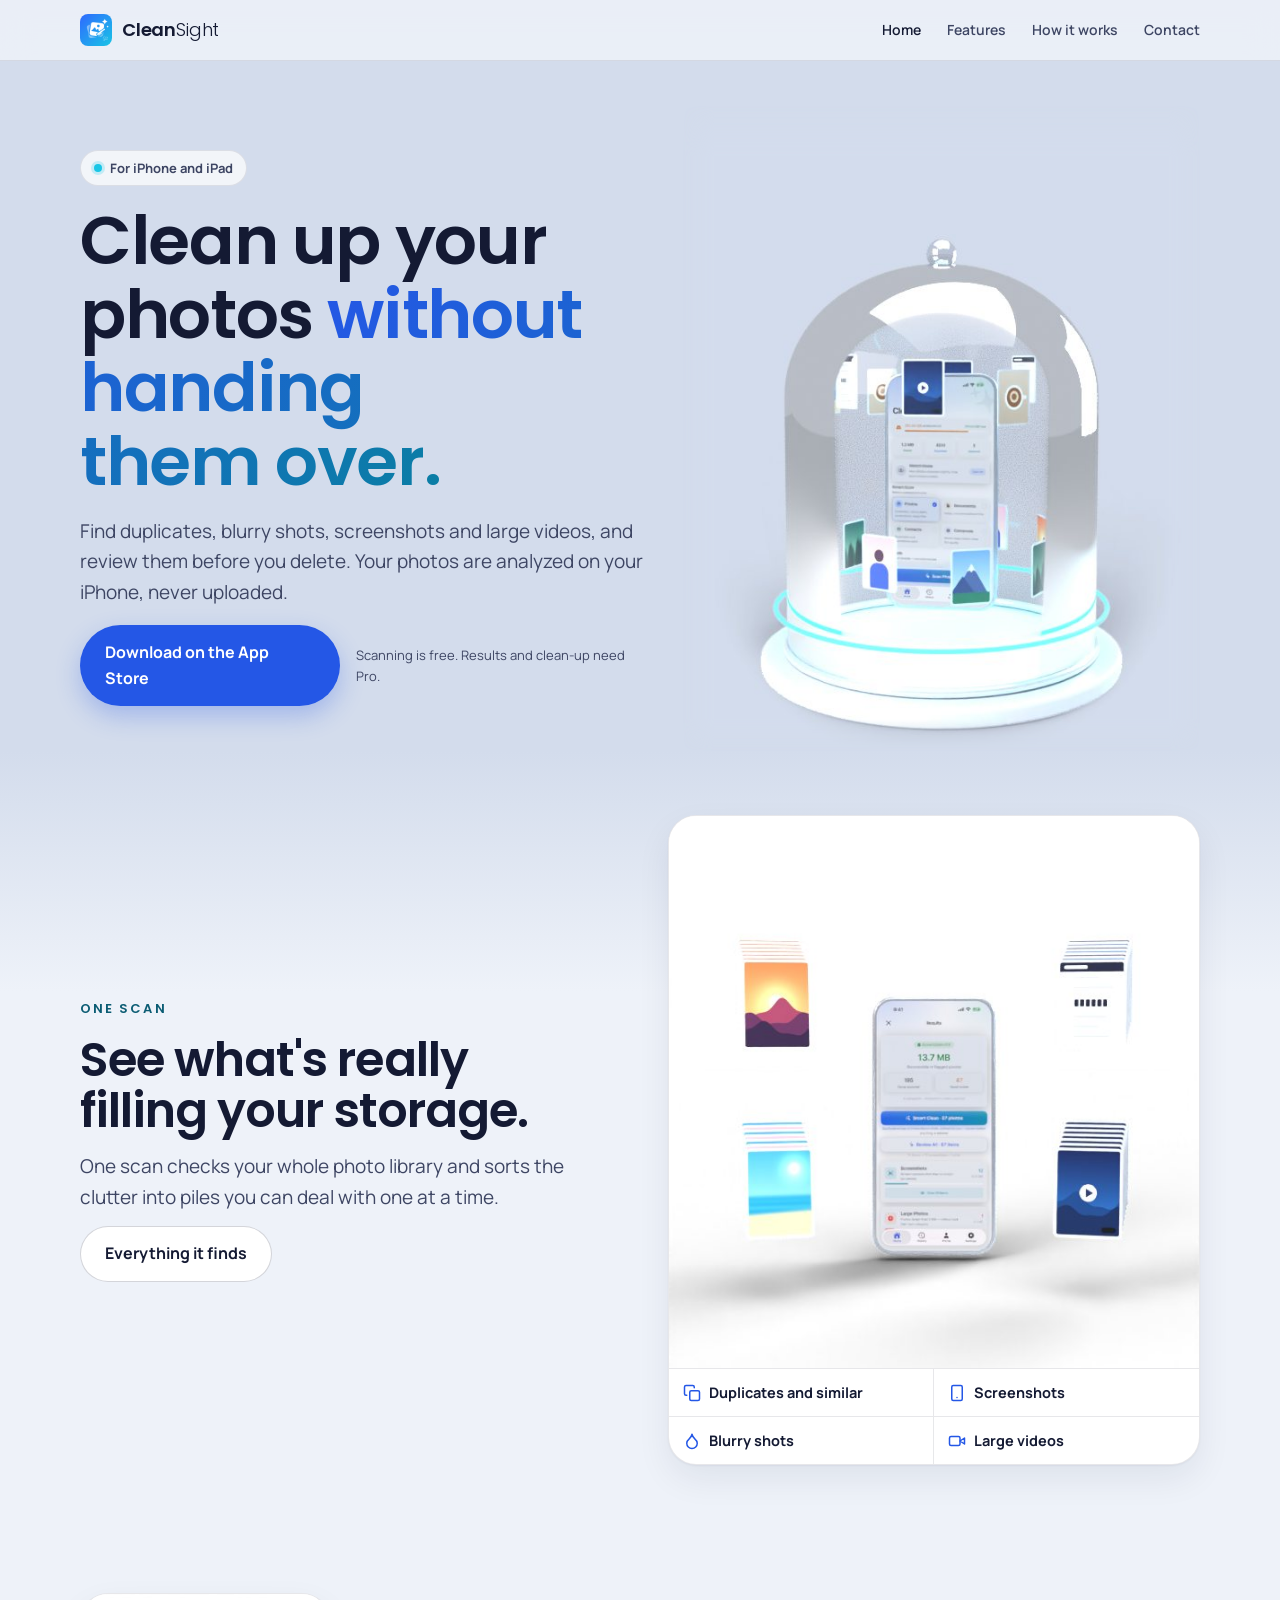
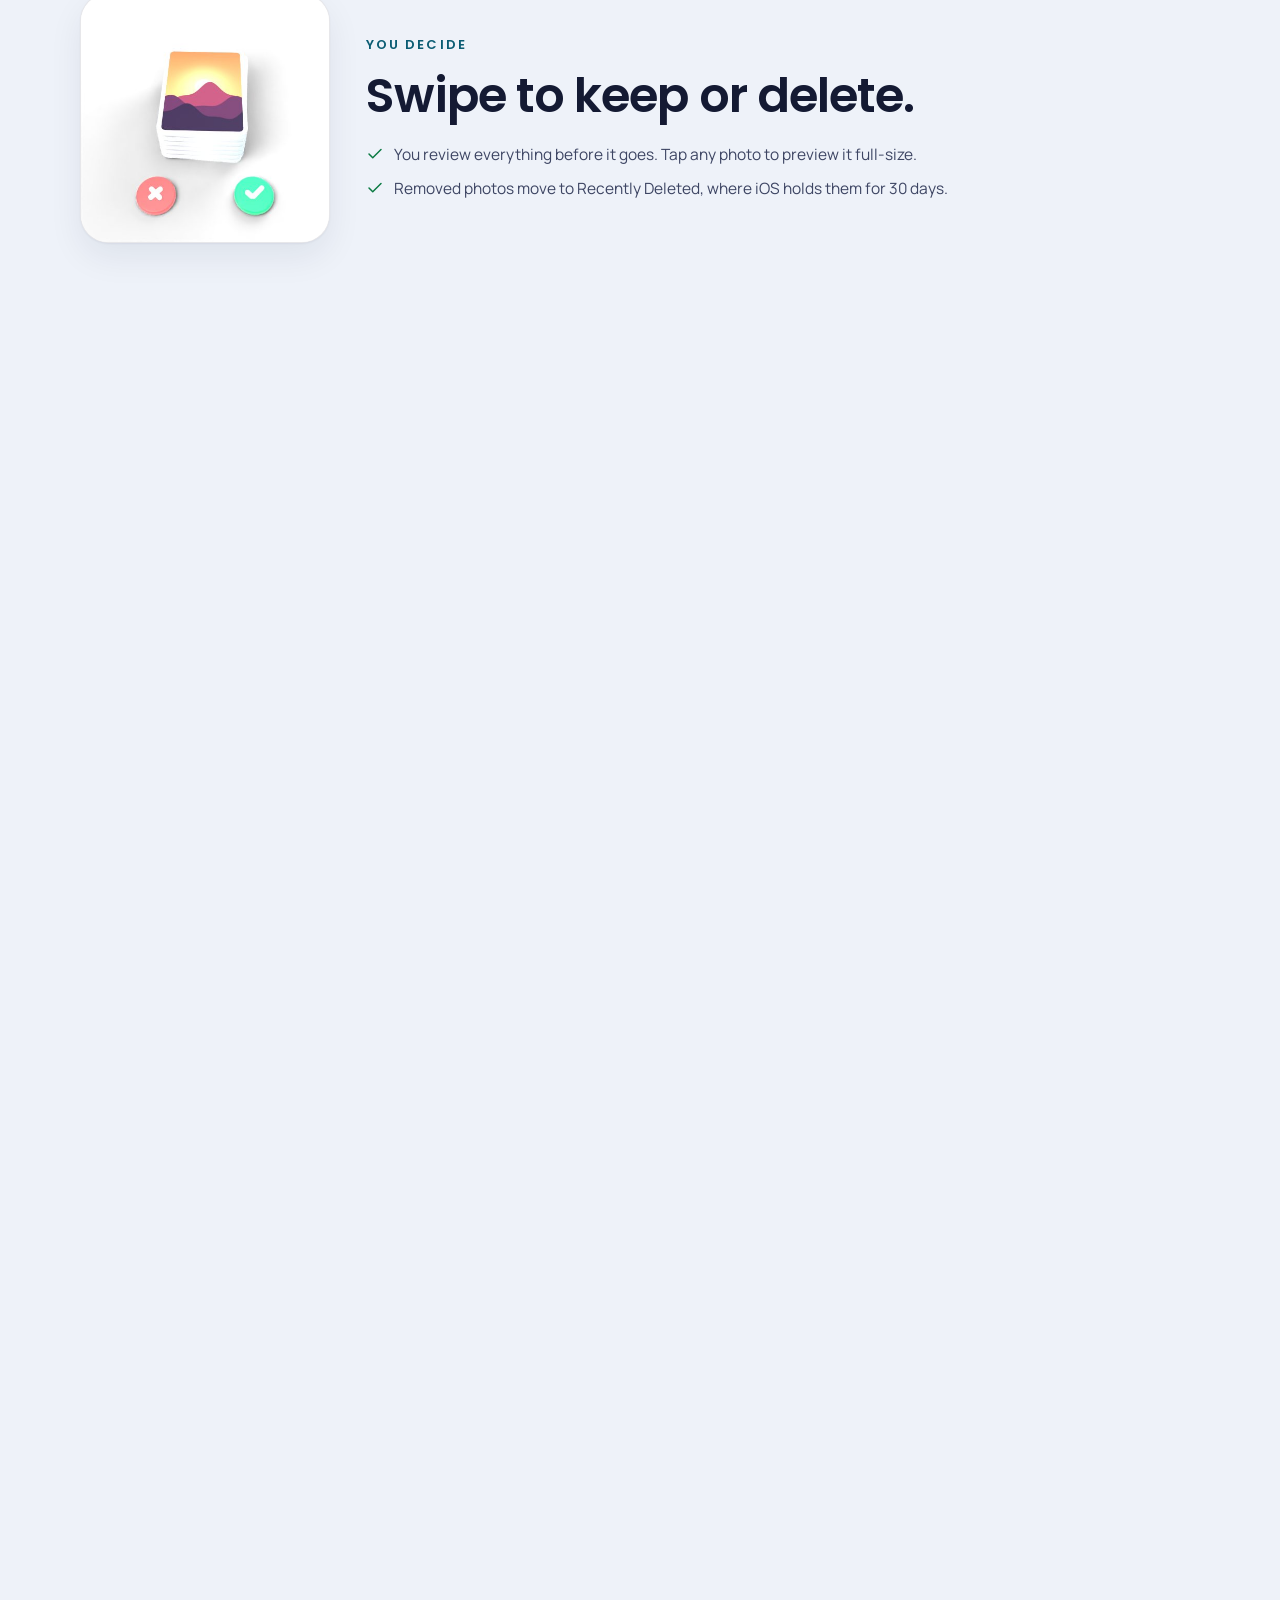
==== commit 1fed4d35: "Deploy 3ab8c8e48a2a904e8bd712cde378f77f728a9919 Saifalhail/cleansight@3ab8c8e48a2a904e8bd712cde378f7" ====
--- a/index.html
+++ b/index.html
@@ -6,11 +6,18 @@
   <meta name="description" content="Find duplicate and similar photos, blurry shots, screenshots and large videos, then review it all before you delete. Your photos are analyzed on iPhone, never uploaded.">
   <meta name="theme-color" content="#D3DCEC">
   <meta name="apple-itunes-app" content="app-id=6814124358">
-  <meta property="og:title" content="Clean up photos, free up storage · CleanSight">
+  <link rel="canonical" href="https://cleansight.ai/">
+  <meta property="og:site_name" content="CleanSight">
+  <meta property="og:title" content="CleanSight: Storage Cleaner for iPhone – Delete Duplicate Photos">
   <meta property="og:description" content="Find duplicate and similar photos, blurry shots, screenshots and large videos, then review it all before you delete. Your photos are analyzed on iPhone, never uploaded.">
-  <meta property="og:image" content="https://cleansight.ai/assets/og.png">
+  <meta property="og:url" content="https://cleansight.ai/">
+  <meta property="og:image" content="https://cleansight.ai/assets/og-card.png">
+  <meta property="og:image:width" content="1200">
+  <meta property="og:image:height" content="630">
+  <meta property="og:image:alt" content="CleanSight, the storage cleaner for iPhone">
   <meta property="og:type" content="website">
-  <title>Clean up photos, free up storage · CleanSight</title>
+  <meta name="twitter:card" content="summary_large_image">
+  <title>CleanSight: Storage Cleaner for iPhone – Delete Duplicate Photos</title>
   <link rel="icon" href="/assets/favicon.ico">
   <link rel="apple-touch-icon" href="/assets/apple-touch-icon.png">
   <link rel="preconnect" href="https://fonts.googleapis.com">
@@ -18,6 +25,7 @@
   <link href="https://fonts.googleapis.com/css2?family=Poppins:wght@300;600&family=Manrope:wght@400;600;700&display=swap" rel="stylesheet">
   <link rel="stylesheet" href="/assets/site.css">
   <link rel="preload" as="image" href="/assets/media/hero.jpg" fetchpriority="high">
+  <script type="application/ld+json">[{"@context":"https://schema.org","@type":"Organization","@id":"https://cleansight.ai/#org","name":"CleanSight","url":"https://cleansight.ai/","logo":"https://cleansight.ai/assets/mark.png","email":"support@cleansight.ai","sameAs":["https://apps.apple.com/app/id6814124358"]},{"@context":"https://schema.org","@type":"WebSite","name":"CleanSight","url":"https://cleansight.ai/","publisher":{"@id":"https://cleansight.ai/#org"}},{"@context":"https://schema.org","@type":"MobileApplication","name":"CleanSight: Storage Cleaner","operatingSystem":"iOS","applicationCategory":"UtilitiesApplication","url":"https://cleansight.ai/","installUrl":"https://apps.apple.com/app/id6814124358","image":"https://cleansight.ai/assets/mark.png","description":"Find duplicate and similar photos, blurry shots, screenshots and large videos on iPhone, then review them before you delete. Photos are analyzed on the device, never uploaded.","offers":{"@type":"Offer","price":"0","priceCurrency":"USD","description":"Free to download and scan; Pro subscription for results and clean-up"},"publisher":{"@id":"https://cleansight.ai/#org"}}]</script>
 </head>
 <body>
   <div class="aurora" aria-hidden="true"></div>
@@ -186,7 +194,7 @@
       <div>
         <a class="brand" href="/"><img src="/assets/mark.png" alt="" width="32" height="32"><span class="wm">Clean<span class="light">Sight</span></span></a>
         <p style="margin-top:10px;max-width:52ch">Photo analysis stays on your device. Limited usage, diagnostic and purchase information is processed as described in our privacy policy.</p>
-        <p style="margin-top:14px">© 2026 BITESIGHT LTD · 5 Brayford Square, London, E1 0SG, United Kingdom</p>
+        <p style="margin-top:14px">© 2026 BITESIGHT LTD</p>
       </div>
       <nav aria-label="Footer"><a href="/features/">Features</a><a href="/how-it-works/">How it works</a><a href="/contact/">Contact</a><a href="/support/">Support</a><a href="/privacy/">Privacy</a><a href="/terms/">Terms</a><a href="/eula/">EULA</a><a href="/data-deletion/">Data &amp; deletion</a><a href="/cookies/">Cookies</a></nav>
     </div>
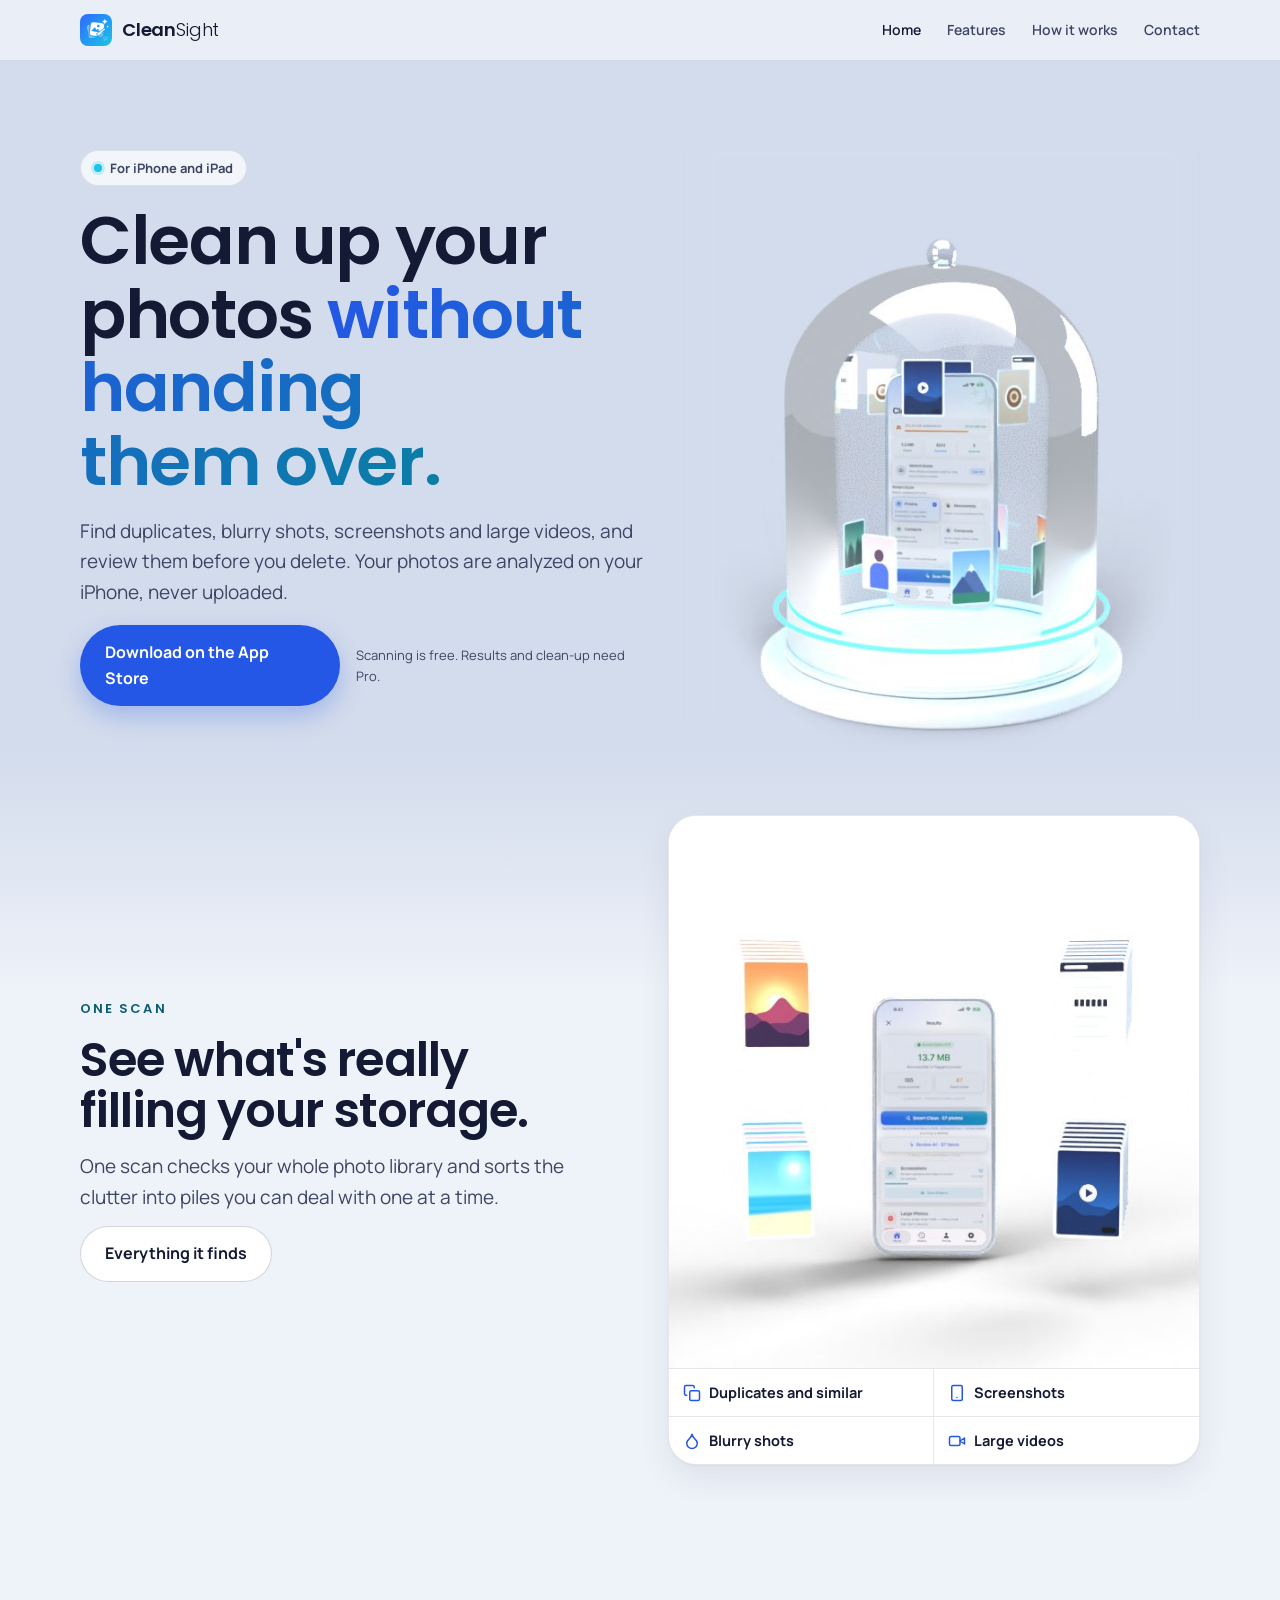
==== commit 3ca08c49: "Deploy 6dd03fb08b61fd0123fdf2846fffd4a21f8e26be Saifalhail/cleansight@6dd03fb08b61fd0123fdf2846fffd4" ====
--- a/index.html
+++ b/index.html
@@ -23,7 +23,7 @@
   <link rel="preconnect" href="https://fonts.googleapis.com">
   <link rel="preconnect" href="https://fonts.gstatic.com" crossorigin>
   <link href="https://fonts.googleapis.com/css2?family=Poppins:wght@300;600&family=Manrope:wght@400;600;700&display=swap" rel="stylesheet">
-  <link rel="stylesheet" href="/assets/site.css">
+  <link rel="stylesheet" href="/assets/site.css?v=c52f4bb8bc">
   <link rel="preload" as="image" href="/assets/media/hero.jpg" fetchpriority="high">
   <script type="application/ld+json">[{"@context":"https://schema.org","@type":"Organization","@id":"https://cleansight.ai/#org","name":"CleanSight","url":"https://cleansight.ai/","logo":"https://cleansight.ai/assets/mark.png","email":"support@cleansight.ai","sameAs":["https://apps.apple.com/app/id6814124358"]},{"@context":"https://schema.org","@type":"WebSite","name":"CleanSight","url":"https://cleansight.ai/","publisher":{"@id":"https://cleansight.ai/#org"}},{"@context":"https://schema.org","@type":"MobileApplication","name":"CleanSight: Storage Cleaner","operatingSystem":"iOS","applicationCategory":"UtilitiesApplication","url":"https://cleansight.ai/","installUrl":"https://apps.apple.com/app/id6814124358","image":"https://cleansight.ai/assets/mark.png","description":"Find duplicate and similar photos, blurry shots, screenshots and large videos on iPhone, then review them before you delete. Photos are analyzed on the device, never uploaded.","offers":{"@type":"Offer","price":"0","priceCurrency":"USD","description":"Free to download and scan; Pro subscription for results and clean-up"},"publisher":{"@id":"https://cleansight.ai/#org"}}]</script>
 </head>
@@ -199,6 +199,6 @@
       <nav aria-label="Footer"><a href="/features/">Features</a><a href="/how-it-works/">How it works</a><a href="/contact/">Contact</a><a href="/support/">Support</a><a href="/privacy/">Privacy</a><a href="/terms/">Terms</a><a href="/eula/">EULA</a><a href="/data-deletion/">Data &amp; deletion</a><a href="/cookies/">Cookies</a></nav>
     </div>
   </footer>
-  <script src="/assets/site.js" defer></script>
+  <script src="/assets/site.js?v=c52f4bb8bc" defer></script>
 </body>
 </html>
--- a/assets/site.css
+++ b/assets/site.css
@@ -84,6 +84,16 @@
 .hero .actions{display:flex;flex-direction:column;gap:10px;align-self:stretch}
 .store-note{font-size:13px;color:var(--ink2)}
 .hero-visual{position:relative;width:min(100%,460px);margin:-6px auto 0}
+/* phones: the first screen is the title and the motion. The download button
+   lives in the sticky bar (site.js shows it while the hero button is hidden),
+   and the intro line follows the motion. */
+@media(max-width:899px){
+  .hero-copy{display:contents}
+  .hero h1{order:1}
+  .hero-visual{order:2;width:min(100%,400px)}
+  .hero .lead{order:3;margin-top:4px}
+  .hero .actions{display:none}
+}
 @media(min-width:900px){
   .hero{padding:44px 0 0}
   .hero .pill{display:inline-flex}
